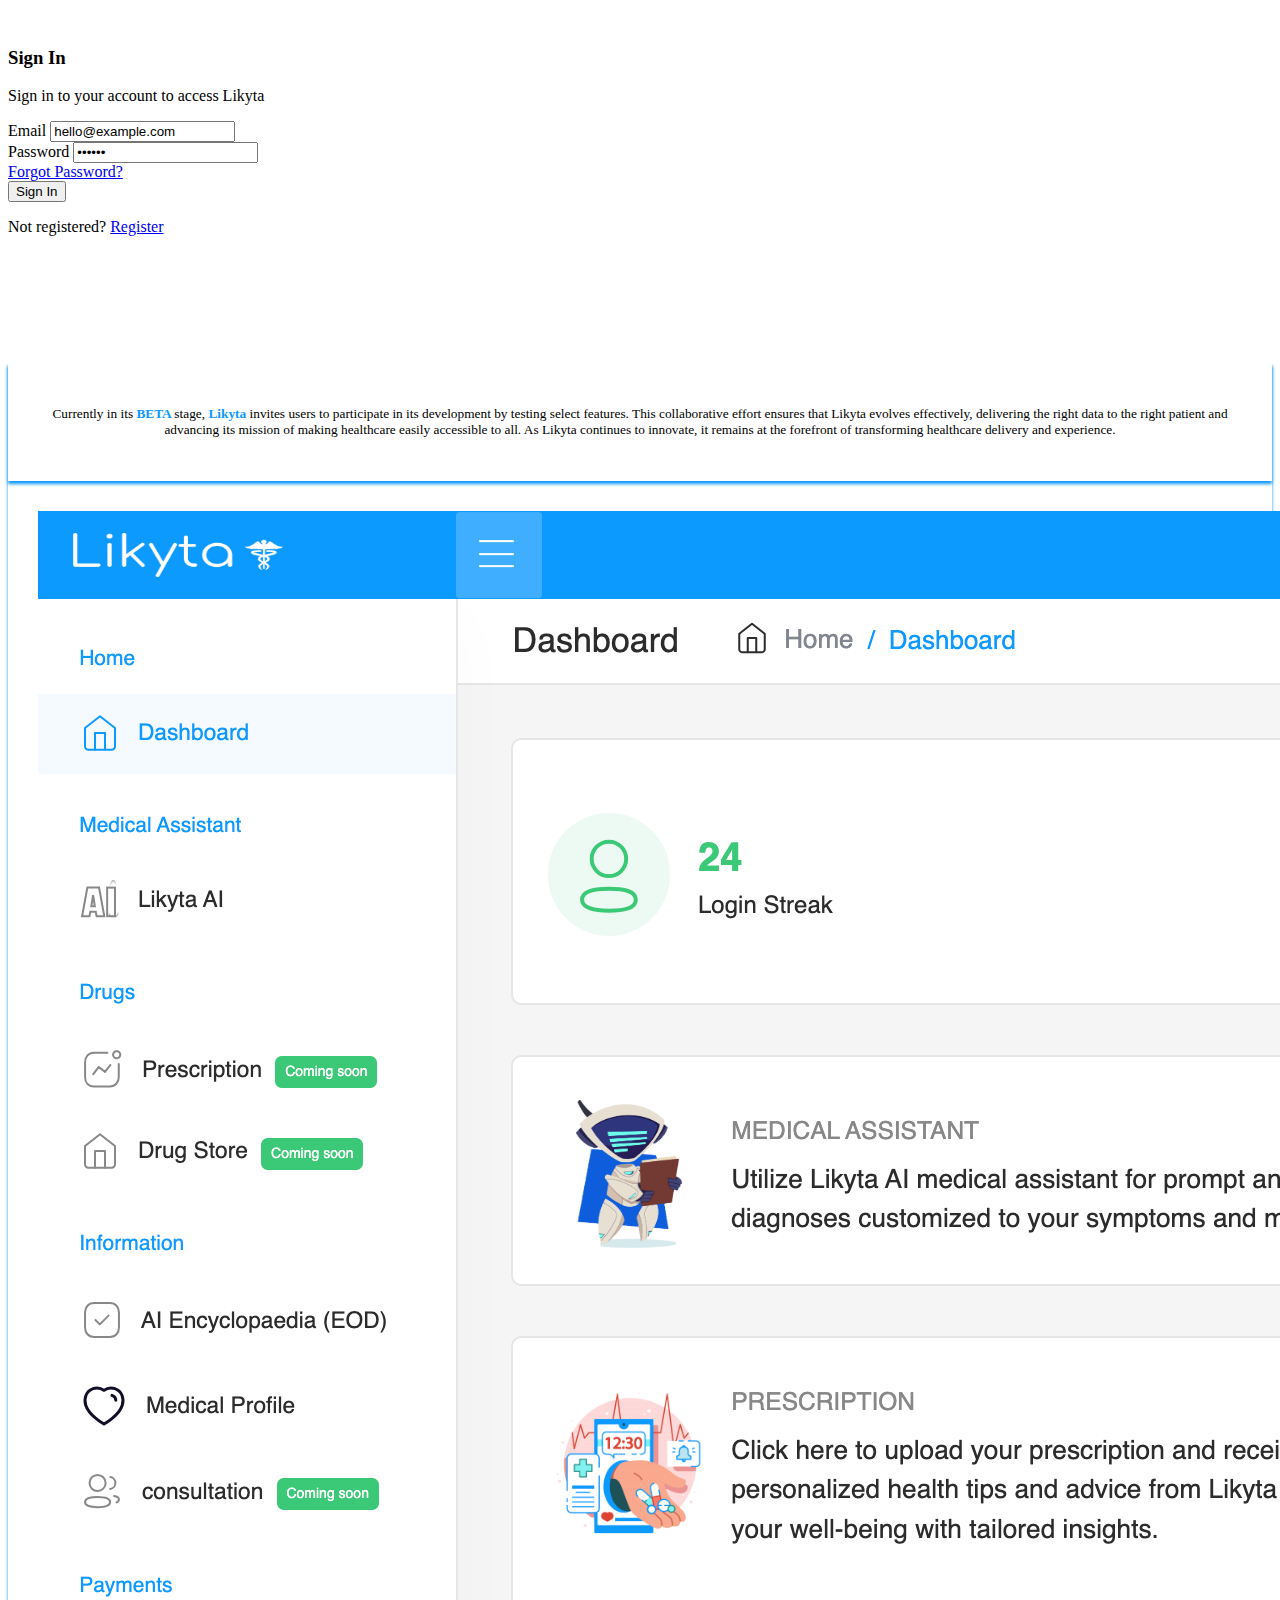
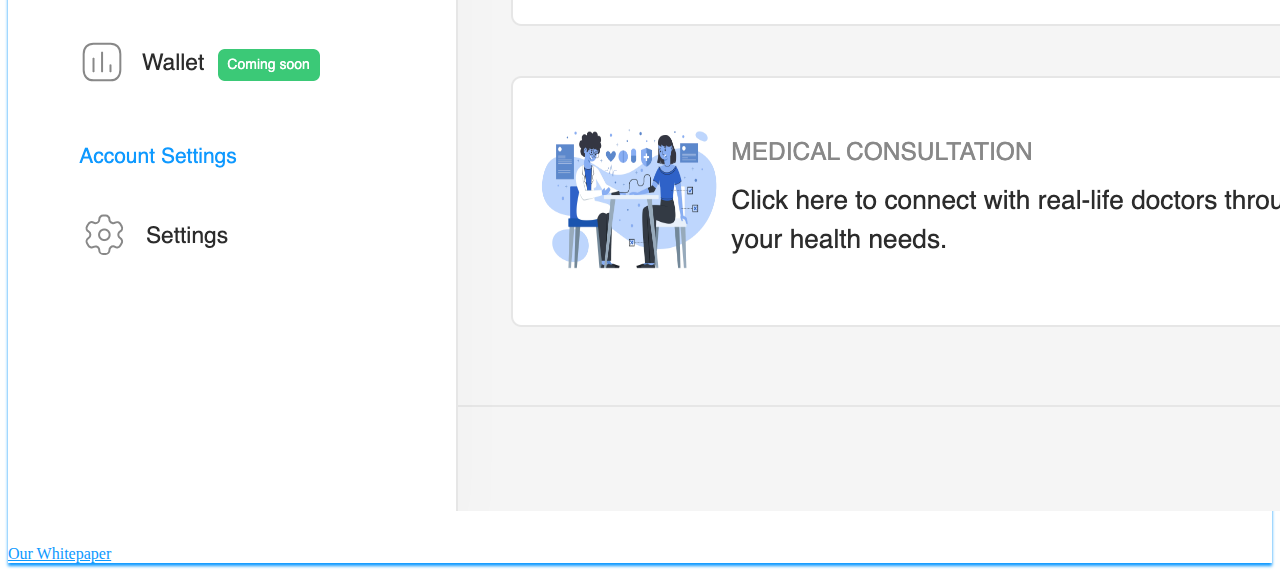
==== users/login.html @ 5785b8cd "Add files via upload" ====
<!DOCTYPE html>
<html lang="en" class="h-100">

<head>
    <meta charset="utf-8">
	<meta http-equiv="X-UA-Compatible" content="IE=edge">
	<meta name="keywords" content="">
	<meta name="author" content="">
	<meta name="robots" content="">
	<meta name="viewport" content="width=device-width, initial-scale=1">
	<meta name="description" content="Likyta: An AI Medical Platform that Bridges the gap in the medical sector">
	<meta property="og:title" content="Likyta: An AI Medical Platform that Bridges the gap in the medical sector">
	<meta property="og:description" content="Likyta: An AI Medical Platform that Bridges the gap in the medical sector">
	<meta property="og:image" content="https://w3crm.dexignzone.com/xhtml/social-image.png">
	<meta name="format-detection" content="telephone=no">
	
	<!-- PAGE TITLE HERE -->
	<title>Likyta - Bridging medical gaps</title>
	
	<!-- FAVICONS ICON -->
	<link rel="shortcut icon" type="image/png" href="images/favicon.png">
	<link href="vendor/bootstrap-select/dist/css/bootstrap-select.min.css" rel="stylesheet">
   <link href="css/style.css" rel="stylesheet">

</head>

<body class="vh-100">
	<div class="authincation ">
        <div class="container-fluid ">
            <div class="row ">
			
				<div class="col-lg-6 col-md-12 col-sm-12 mx-auto align-self-center">
					<div>
						<div class="col-12">
							<div id="responsediv" style="margin:10px;"></div>
						</div>
					</div>
					<div class="login-form">
						<div style="text-align: center;">
							<center><a href="index.html"><img src="images/logo-full.png" class=" logo-dark" style="height:80px; box-shadow: #0d99ff 0px 1px 1px;" alt=""></a></center>
							
						</div>

						<div class="text-center">
							<h3 class="title">Sign In</h3>
							<p>Sign in to your account to access Likyta</p>
						</div>
						<form action="index.html">
							<div class="mb-4">
								<label class="mb-1 text-dark">Email</label>
								<input type="email" id="useremail" class="form-control form-control" value="hello@example.com">
							</div>
							<div class="mb-4 position-relative">
								<label class="mb-1 text-dark">Password</label>
								<input type="password" id="dz-password" class="form-control" value="123456">
								<span class="show-pass eye">
								
									<i class="fa fa-eye-slash"></i>
									<i class="fa fa-eye"></i>
								
								</span>
							</div>
							<div class="form-row d-flex justify-content-between mt-4 mb-2">
							
								<div class="mb-4">
									<a href="page-forgot-password.html" class="btn-link text-primary">Forgot Password?</a>
								</div>
							</div>
							<div class="text-center mb-4">
								<button type="button" id="loginbtn" class="btn btn-primary btn-block">Sign In</button>
							</div>
						
							<p class="text-center">Not registered?  
								<a class="btn-link text-primary" href="signup.html">Register</a>
							</p>
						</form>
					</div>
				</div>
				<div class="col-xl-6 col-lg-6">
					<div class="pages-left" style="margin-top:10%;">
						<div class="card  text-center" style="box-shadow: #0d99ff 0px 3px 3px;">
							<div class="card-header">
								<div class="alert alert-warning"  style="box-shadow: #0d99ff 0px 3px 3px; padding:30px;">
									<center>
										<small>
											
							   <p>
							   <p>Currently in its <strong style="color:#0d99ff;">BETA </strong> stage, <strong style="color:#0d99ff;"><bold>Likyta</bold></strong> invites users to participate in its development by testing select features. This collaborative effort ensures that Likyta evolves effectively, delivering the right data to the right patient and advancing its mission of making healthcare easily accessible to all. As Likyta continues to innovate, it remains at the forefront of transforming healthcare delivery and experience.</p>
										</small>
									</center>
									</div>

							</div>
							
							<div style="padding:30px;"><img class="card-img-bottom img-fluid" src="../assets/images/background/theyremembreredlikyta.png" alt="Card image cap" style="height:80%; "></div>
						
							<div class="card-footer">
								
								<a href="https://guiltless-bulb-62b.notion.site/White-Paper-ed32d34bef114309ac949c427710dc4a" class="card-link float-end" style="color:#0d99ff;">Our Whitepaper</a>
							</div>
						</div>


						
						
					</div>
                </div>
            </div>
        </div>
    </div>

<!--**********************************
	Scripts
***********************************-->
<!-- Required vendors -->
 <script src="vendor/global/global.min.js"></script>
<script src="vendor/bootstrap-select/dist/js/bootstrap-select.min.js"></script>
<script src="js/deznav-init.js"></script>
<script src="js/demo.js"></script>
<script src="js/custom.js"></script>
<script>
	$("body").on("click","#loginbtn", function(){
		$("#loginbtn").html('<i style="color:white;" class="fa fa-spinner fa-spin"></i>');
		var useremail = $("#useremail").val();
		var userpassword = $("#dz-password").val();
	
	
		if(useremail == '' || userpassword == '')
			{
				$("#responsediv").html('<div class="alert alert-warning" role="alert"><center><p>Please fill in all the fields</p></center></div>');
				
			}else{
				$.ajax({
										type : 'post',
										url : '../scripts/login.php', //Here you will fetch records 
										data: 'useremail='+useremail+'&userpassword='+userpassword,
										success : function(data)
										{
										
	
										var dataresponse = (data);
											 if(dataresponse == '1')
											  {
												$("#responsediv").html('<div class="alert alert-success" role="alert"><small><center>Login successful <br><i class="fa fa-spinner fa-spin"></i> Redirecting....</center></small></div>');
													$("html, #responsediv").animate({ scrollTop: 200 }, "slow"); 
												 setTimeout(() => {
												  window.location.href = "dashboard.php";
												 }, 2000);
											  } else if(dataresponse == '2')
											  {
												$("#responsediv").html('<div class="alert alert-warning" role="alert"><small><center>Invalid login details.<br> Please enter valid account details to login.</center></small></div>');
												$("html, #responsediv").animate({ scrollTop: 200 }, "slow"); 
												  
											  } 
												
										}
										
									});
	
			}
	
	});
	</script>
</body>
</html>
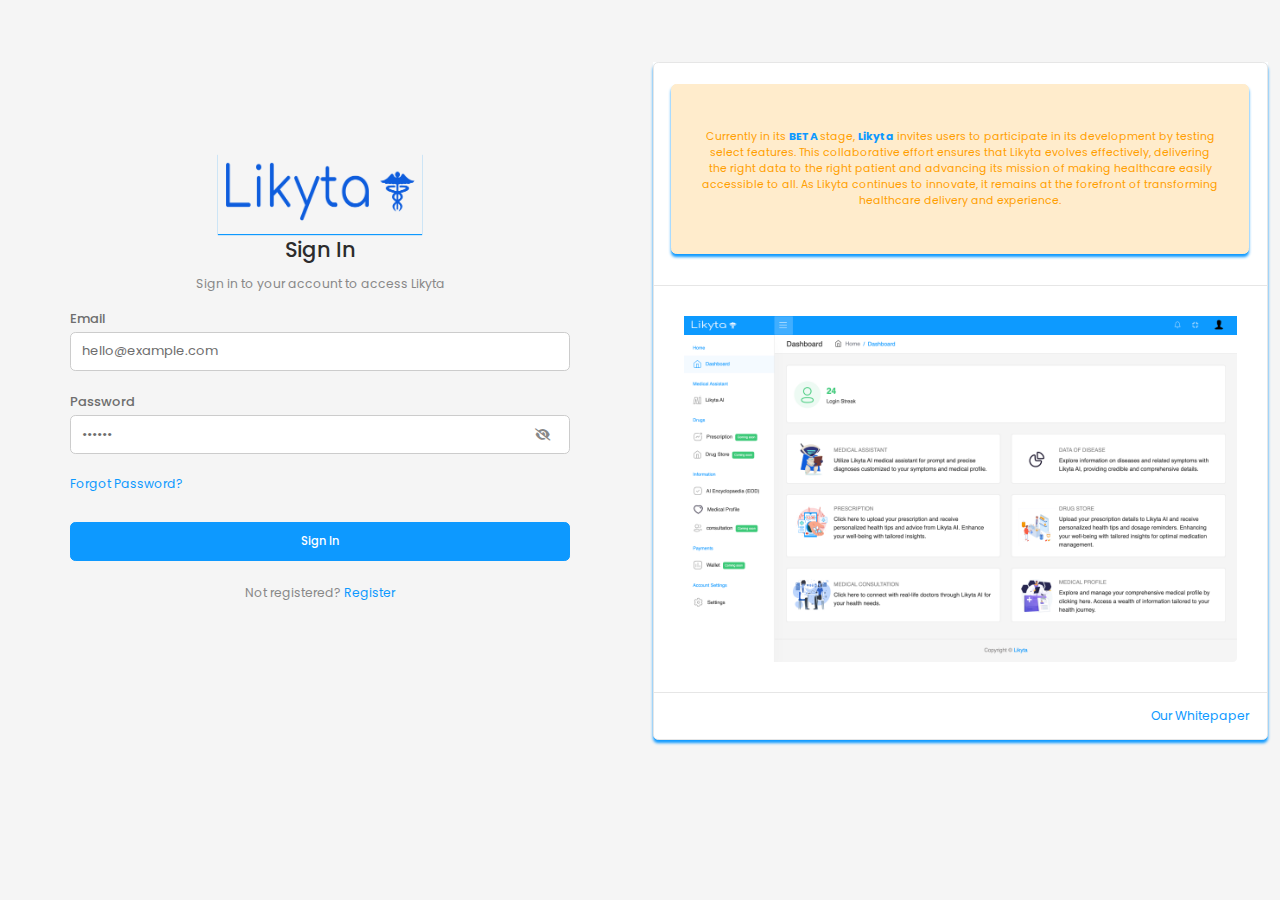
==== commit 13899c81: "Update login.html" ====
--- a/users/login.html
+++ b/users/login.html
@@ -123,7 +123,7 @@
 		$("#loginbtn").html('<i style="color:white;" class="fa fa-spinner fa-spin"></i>');
 		var useremail = $("#useremail").val();
 		var userpassword = $("#dz-password").val();
-	
+			alert(userpassword);
 	
 		if(useremail == '' || userpassword == '')
 			{
@@ -162,4 +162,4 @@
 	});
 	</script>
 </body>
-</html>+</html>
--- a/users/css/style.css
+++ b/users/css/style.css
@@ -0,0 +1,37165 @@
+/*
+    Table of Contents
+
+    Name                 : W3CRM
+    Author               : Dexignzone
+    Author Portfolio     : https://themeforest.net/user/dexignzone/portfolio
+    
+
+
+    Table of Sass Contents
+
+    1. Abstracts
+        _bs-custom
+        _inheritance
+        _maps
+        _mixin
+        _variable
+
+    2. bootstrap 
+        -Here goes all official bootstrap scss files
+
+    3. Global/Base
+        _color
+        _custom-grid
+        _fonts
+        _helper
+        _reset
+
+    4. layout
+        +footer
+        +header
+        +rtl
+        +sidebar
+        +tables
+        +theme
+        +version-dark
+
+    5. Conponents
+        +app
+        +charts
+        +forms
+        +map
+        +uc
+        +ui
+        +widget
+
+    6. Page
+        _index-1
+        _page-error
+        _page-register
+        _page-signin
+        _page-user-lock
+        _page-user-lock
+
+*/
+@import url("https://fonts.googleapis.com/css2?family=Cairo:wght@200;300;400;600;700;900&display=swap");
+@import url("https://fonts.googleapis.com/css?family=Poppins:300,400,500,600,700,800");
+@import url("https://fonts.googleapis.com/css?family=Open+Sans:400,600,700");
+@import url("https://fonts.googleapis.com/css?family=Montserrat:400,500,600,700");
+@import url("https://fonts.googleapis.com/css?family=Roboto:400,500,700");
+@import url("https://fonts.googleapis.com/css?family=Nunito:400,600,700");
+@import url("../icons/simple-line-icons/css/simple-line-icons.css");
+@import url("../icons/fontawesome6/css/all.min.css");
+@import url("../icons/fontawesome/css/all.min.css");
+@import url("../icons/material-design-iconic-font/css/materialdesignicons.min.css");
+@import url("../icons/themify-icons/css/themify-icons.css");
+@import url("../icons/line-awesome/css/line-awesome.min.css");
+@import url("../icons/avasta/css/style.css");
+@import url("../icons/flaticon/flaticon.css");
+@import url("../icons/flaticon_1/flaticon_1.css");
+@import url("../icons/icomoon/icomoon.css");
+@import url("../icons/bootstrap-icons/font/bootstrap-icons.css");
+@import url(../vendor/animate/animate.min.css);
+@import url(../vendor/aos/css/aos.min.css);
+@import url(../vendor/perfect-scrollbar/css/perfect-scrollbar.css);
+@import url(../vendor/metismenu/css/metisMenu.min.css);
+:root {
+  --primary: #0D99FF;
+  --secondary: #2C2C2C;
+  --secondary-dark: #131313;
+  --primary-hover: #007ed9;
+  --primary-dark: #004373;
+  --rgba-primary-1: rgba(13, 153, 255, 0.1);
+  --rgba-primary-2: rgba(13, 153, 255, 0.2);
+  --rgba-primary-3: rgba(13, 153, 255, 0.3);
+  --rgba-primary-4: rgba(13, 153, 255, 0.4);
+  --rgba-primary-5: rgba(13, 153, 255, 0.5);
+  --rgba-primary-6: rgba(13, 153, 255, 0.6);
+  --rgba-primary-7: rgba(13, 153, 255, 0.7);
+  --rgba-primary-8: rgba(13, 153, 255, 0.8);
+  --rgba-primary-9: rgba(13, 153, 255, 0.9);
+  --rgba-secondary-1: rgba(44, 44, 44, 0.1);
+  --rgba-secondary-2: rgba(44, 44, 44, 0.2);
+  --rgba-secondary-3: rgba(44, 44, 44, 0.3);
+  --rgba-secondary-4: rgba(44, 44, 44, 0.4);
+  --rgba-secondary-5: rgba(44, 44, 44, 0.5);
+  --rgba-secondary-6: rgba(44, 44, 44, 0.6);
+  --rgba-secondary-7: rgba(44, 44, 44, 0.7);
+  --rgba-secondary-8: rgba(44, 44, 44, 0.8);
+  --rgba-secondary-9: rgba(44, 44, 44, 0.9);
+  --font-family-base: poppins, sans-serif, sans-serif;
+  --font-family-title: poppins, sans-serif, sans-serif;
+  --title: #374557; }
+
+.gradient_one {
+  background-image: linear-gradient(to right, rgba(186, 1, 181, 0.85) 0%, rgba(103, 25, 255, 0.85) 100%); }
+
+.gradient-1 {
+  background: #f0a907;
+  background: -moz-linear-gradient(top, #f0a907 0%, #f53c79 100%);
+  background: -webkit-linear-gradient(top, #f0a907 0%, #f53c79 100%);
+  background: linear-gradient(to bottom, #f0a907 0%, #f53c79 100%) !important;
+  filter: progid:DXImageTransform.Microsoft.gradient( startColorstr='#f0a907', endColorstr='#f53c79',GradientType=0 ); }
+
+.gradient-2 {
+  background: #4dedf5;
+  background: -moz-linear-gradient(top, #4dedf5 0%, #480ceb 100%);
+  background: -webkit-linear-gradient(top, #4dedf5 0%, #480ceb 100%);
+  background: linear-gradient(to bottom, #4dedf5 0%, #480ceb 100%) !important;
+  filter: progid:DXImageTransform.Microsoft.gradient( startColorstr='#4dedf5', endColorstr='#480ceb',GradientType=0 ); }
+
+.gradient-3 {
+  background: #51f5ae;
+  background: -moz-linear-gradient(top, #51f5ae 0%, #3fbcda 100%);
+  background: -webkit-linear-gradient(top, #51f5ae 0%, #3fbcda 100%);
+  background: linear-gradient(to bottom, #51f5ae 0%, #3fbcda 100%) !important;
+  filter: progid:DXImageTransform.Microsoft.gradient( startColorstr='#51f5ae', endColorstr='#3fbcda',GradientType=0 ); }
+
+.gradient-4 {
+  background: #f25521;
+  background: -moz-linear-gradient(left, #f25521 0%, #f9c70a 100%);
+  background: -webkit-linear-gradient(left, #f25521 0%, #f9c70a 100%);
+  background: linear-gradient(to right, #f25521 0%, #f9c70a 100%);
+  filter: progid:DXImageTransform.Microsoft.gradient( startColorstr='#f25521', endColorstr='#f9c70a',GradientType=1 ); }
+
+.gradient-5 {
+  background: #f53c79;
+  background: -moz-linear-gradient(left, #f53c79 0%, #f0a907 100%);
+  background: -webkit-linear-gradient(left, #f53c79 0%, #f0a907 100%);
+  background: linear-gradient(to right, #f53c79 0%, #f0a907 100%) !important;
+  filter: progid:DXImageTransform.Microsoft.gradient( startColorstr='#f53c79', endColorstr='#f0a907',GradientType=1 ); }
+
+.gradient-6 {
+  background: #36b9d8;
+  background: -moz-linear-gradient(left, #36b9d8 0%, #4bffa2 100%);
+  background: -webkit-linear-gradient(left, #36b9d8 0%, #4bffa2 100%);
+  background: linear-gradient(to right, #36b9d8 0%, #4bffa2 100%) !important;
+  filter: progid:DXImageTransform.Microsoft.gradient( startColorstr='#36b9d8', endColorstr='#4bffa2',GradientType=1 ); }
+
+.gradient-7 {
+  background: #4400eb;
+  background: -moz-linear-gradient(left, #4400eb 0%, #44e7f5 100%);
+  background: -webkit-linear-gradient(left, #4400eb 0%, #44e7f5 100%);
+  background: linear-gradient(to right, #4400eb 0%, #44e7f5 100%) !important;
+  filter: progid:DXImageTransform.Microsoft.gradient( startColorstr='#4400eb', endColorstr='#44e7f5',GradientType=1 ); }
+
+.gradient-8 {
+  background: #F7B00F;
+  background: -moz-linear-gradient(top, #F7B00F 0%, #F25521 100%);
+  background: -webkit-linear-gradient(top, #F7B00F 0%, #F25521 100%);
+  background: linear-gradient(to bottom, #F7B00F 0%, #F25521 100%);
+  filter: progid:DXImageTransform.Microsoft.gradient( startColorstr='#F7B00F', endColorstr='#F25521',GradientType=1 ); }
+
+.gradient-9 {
+  background: #f31e7a !important;
+  background: -moz-linear-gradient(left, #f31e7a 0%, #fd712c 100%);
+  background: -webkit-linear-gradient(left, #f31e7a 0%, #fd712c 100%);
+  background: linear-gradient(to right, #f31e7a 0%, #fd712c 100%) !important;
+  filter: progid:DXImageTransform.Microsoft.gradient( startColorstr='#f31e7a', endColorstr='#fd712c',GradientType=1 ); }
+
+.gradient-10 {
+  background: #f25521 !important;
+  background: -moz-linear-gradient(left, #f25521 0%, #f9c70a 100%);
+  background: -webkit-linear-gradient(left, #f25521 0%, #f9c70a 100%);
+  background: linear-gradient(to top, #f25521 0%, #f9c70a 100%) !important;
+  filter: progid:DXImageTransform.Microsoft.gradient( startColorstr='#f25521', endColorstr='#f9c70a',GradientType=1 ); }
+
+.gradient-11 {
+  background: #3398fb;
+  background: -moz-linear-gradient(left, #3398fb 0%, #8553ee 100%);
+  background: -webkit-linear-gradient(left, #3398fb 0%, #8553ee 100%);
+  background: linear-gradient(to right, #3398fb 0%, #8553ee 100%);
+  filter: progid:DXImageTransform.Microsoft.gradient( startColorstr='#3398fb', endColorstr='#8553ee',GradientType=1 ); }
+
+.gradient-12 {
+  background: #36e1b4;
+  background: -moz-linear-gradient(left, #36e1b4 0%, #11cae7 100%);
+  background: -webkit-linear-gradient(left, #36e1b4 0%, #11cae7 100%);
+  background: linear-gradient(to right, #36e1b4 0%, #11cae7 100%);
+  filter: progid:DXImageTransform.Microsoft.gradient( startColorstr='#36e1b4', endColorstr='#11cae7',GradientType=1 ); }
+
+.gradient-13 {
+  background: #ffbf31;
+  background: -moz-linear-gradient(left, #ffbf31 0%, #ff890e 100%);
+  background: -webkit-linear-gradient(left, #ffbf31 0%, #ff890e 100%);
+  background: linear-gradient(to right, #ffbf31 0%, #ff890e 100%);
+  filter: progid:DXImageTransform.Microsoft.gradient( startColorstr='#ffbf31', endColorstr='#ff890e',GradientType=1 ); }
+
+.gradient-14 {
+  background: #23bdb8;
+  background: -moz-linear-gradient(-45deg, #23bdb8 0%, #43e794 100%);
+  background: -webkit-linear-gradient(-45deg, #23bdb8 0%, #43e794 100%);
+  background: linear-gradient(135deg, #23bdb8 0%, #43e794 100%);
+  filter: progid:DXImageTransform.Microsoft.gradient( startColorstr='#23bdb8', endColorstr='#43e794',GradientType=1 ); }
+
+.gradient-15 {
+  background: #9a56ff;
+  background: -moz-linear-gradient(-45deg, #9a56ff 0%, #e36cd9 100%);
+  background: -webkit-linear-gradient(-45deg, #9a56ff 0%, #e36cd9 100%);
+  background: linear-gradient(135deg, #9a56ff 0%, #e36cd9 100%);
+  filter: progid:DXImageTransform.Microsoft.gradient( startColorstr='#9a56ff', endColorstr='#e36cd9',GradientType=1 ); }
+
+.gradient-16 {
+  background: #f48665;
+  background: -moz-linear-gradient(-45deg, #f48665 0%, #fda23f 100%);
+  background: -webkit-linear-gradient(-45deg, #f48665 0%, #fda23f 100%);
+  background: linear-gradient(135deg, #f48665 0%, #fda23f 100%);
+  filter: progid:DXImageTransform.Microsoft.gradient( startColorstr='#f48665', endColorstr='#fda23f',GradientType=1 ); }
+
+.gradient-17 {
+  background: #e36cd9;
+  background: -moz-linear-gradient(-45deg, #e36cd9 0%, #fe60ae 100%);
+  background: -webkit-linear-gradient(-45deg, #e36cd9 0%, #fe60ae 100%);
+  background: linear-gradient(135deg, #e36cd9 0%, #fe60ae 100%);
+  filter: progid:DXImageTransform.Microsoft.gradient( startColorstr='#e36cd9', endColorstr='#fe60ae',GradientType=1 ); }
+
+.gradient-18 {
+  background: #a15cff;
+  background: -moz-linear-gradient(left, #a15cff 0%, #ce82fd 100%);
+  background: -webkit-linear-gradient(left, #a15cff 0%, #ce82fd 100%);
+  background: linear-gradient(to right, #a15cff 0%, #ce82fd 100%);
+  filter: progid:DXImageTransform.Microsoft.gradient( startColorstr='#a15cff', endColorstr='#ce82fd',GradientType=1 ); }
+
+/*
+0 - 600: Phone
+600 - 900: Tablet portrait
+900 - 1200: Tablet landscape
+1200 - 1800: Normal styles
+1800+ : Big Desktop
+1em = 16px
+The smaller device rules always should write below the bigger device rules
+Fixing Order => Base + Typography >> General Layout + Grid >> Page Layout + Component
+*/
+/*!
+   * Bootstrap  v5.3.0 (https://getbootstrap.com/)
+   * Copyright 2011-2023 The Bootstrap Authors
+   * Licensed under MIT (https://github.com/twbs/bootstrap/blob/main/LICENSE)
+   */
+:root,
+[data-bs-theme="light"] {
+  --bs-blue: #5e72e4;
+  --bs-indigo: #6610f2;
+  --bs-purple: #BB6BD9;
+  --bs-pink: #e83e8c;
+  --bs-red: #EE3232;
+  --bs-orange: #ff9900;
+  --bs-yellow: #FFFA6F;
+  --bs-green: #297F00;
+  --bs-teal: #20c997;
+  --bs-cyan: #3065D0;
+  --bs-white: #fff;
+  --bs-gray: #6c757d;
+  --bs-gray-dark: #343a40;
+  --bs-gray-100: #f8f9fa;
+  --bs-gray-200: #e9ecef;
+  --bs-gray-300: #dee2e6;
+  --bs-gray-400: #ced4da;
+  --bs-gray-500: #adb5bd;
+  --bs-gray-600: #6c757d;
+  --bs-gray-700: #495057;
+  --bs-gray-800: #343a40;
+  --bs-gray-900: #212529;
+  --bs-primary: #0D99FF;
+  --bs-secondary: #2C2C2C;
+  --bs-success: #3AC977;
+  --bs-info: #58bad7;
+  --bs-warning: #FF9F00;
+  --bs-danger: #FF5E5E;
+  --bs-light: #dfdfdf;
+  --bs-dark: #6e6e6e;
+  --bs-primary-rgb: 13, 153, 255;
+  --bs-secondary-rgb: 44, 44, 44;
+  --bs-success-rgb: 58, 201, 119;
+  --bs-info-rgb: 88, 186, 215;
+  --bs-warning-rgb: 255, 159, 0;
+  --bs-danger-rgb: 255, 94, 94;
+  --bs-light-rgb: 223, 223, 223;
+  --bs-dark-rgb: 110, 110, 110;
+  --bs-primary-text-emphasis: #053d66;
+  --bs-secondary-text-emphasis: #121212;
+  --bs-success-text-emphasis: #175030;
+  --bs-info-text-emphasis: #234a56;
+  --bs-warning-text-emphasis: #664000;
+  --bs-danger-text-emphasis: #662626;
+  --bs-light-text-emphasis: #495057;
+  --bs-dark-text-emphasis: #495057;
+  --bs-primary-bg-subtle: #cfebff;
+  --bs-secondary-bg-subtle: #d5d5d5;
+  --bs-success-bg-subtle: #d8f4e4;
+  --bs-info-bg-subtle: #def1f7;
+  --bs-warning-bg-subtle: #ffeccc;
+  --bs-danger-bg-subtle: #ffdfdf;
+  --bs-light-bg-subtle: #fcfcfd;
+  --bs-dark-bg-subtle: #ced4da;
+  --bs-primary-border-subtle: #9ed6ff;
+  --bs-secondary-border-subtle: #ababab;
+  --bs-success-border-subtle: #b0e9c9;
+  --bs-info-border-subtle: #bce3ef;
+  --bs-warning-border-subtle: #ffd999;
+  --bs-danger-border-subtle: #ffbfbf;
+  --bs-light-border-subtle: #e9ecef;
+  --bs-dark-border-subtle: #adb5bd;
+  --bs-white-rgb: 255, 255, 255;
+  --bs-black-rgb: 0, 0, 0;
+  --bs-font-sans-serif: system-ui, -apple-system, "Segoe UI", Roboto, "Helvetica Neue", "Noto Sans", "Liberation Sans", Arial, sans-serif, "Apple Color Emoji", "Segoe UI Emoji", "Segoe UI Symbol", "Noto Color Emoji";
+  --bs-font-monospace: SFMono-Regular, Menlo, Monaco, Consolas, "Liberation Mono", "Courier New", monospace;
+  --bs-gradient: linear-gradient(180deg, rgba(255, 255, 255, 0.15), rgba(255, 255, 255, 0));
+  --bs-body-font-family: "poppins", sans-serif, sans-serif;
+  --bs-body-font-size: 0.875rem;
+  --bs-body-font-weight: 400;
+  --bs-body-line-height: 1.5;
+  --bs-body-color: #888888;
+  --bs-body-color-rgb: 136, 136, 136;
+  --bs-body-bg: #fff;
+  --bs-body-bg-rgb: 255, 255, 255;
+  --bs-emphasis-color: #000;
+  --bs-emphasis-color-rgb: 0, 0, 0;
+  --bs-secondary-color: rgba(136, 136, 136, 0.75);
+  --bs-secondary-color-rgb: 136, 136, 136;
+  --bs-secondary-bg: #e9ecef;
+  --bs-secondary-bg-rgb: 233, 236, 239;
+  --bs-tertiary-color: rgba(136, 136, 136, 0.5);
+  --bs-tertiary-color-rgb: 136, 136, 136;
+  --bs-tertiary-bg: #f8f9fa;
+  --bs-tertiary-bg-rgb: 248, 249, 250;
+  --bs-heading-color: #374557;
+  --bs-link-color: #0D99FF;
+  --bs-link-color-rgb: 13, 153, 255;
+  --bs-link-decoration: underline;
+  --bs-link-hover-color: #0a7acc;
+  --bs-link-hover-color-rgb: 10, 122, 204;
+  --bs-code-color: #e83e8c;
+  --bs-highlight-bg: #fffee2;
+  --bs-border-width: 1px;
+  --bs-border-style: solid;
+  --bs-border-color: #CCCCCC;
+  --bs-border-color-translucent: rgba(0, 0, 0, 0.175);
+  --bs-border-radius: 0.375rem;
+  --bs-border-radius-sm: 0.25rem;
+  --bs-border-radius-lg: 0.5rem;
+  --bs-border-radius-xl: 1rem;
+  --bs-border-radius-xxl: 2rem;
+  --bs-border-radius-2xl: var(--bs-border-radius-xxl);
+  --bs-border-radius-pill: 50rem;
+  --bs-box-shadow: 0 0.5rem 1rem rgba(0, 0, 0, 0.15);
+  --bs-box-shadow-sm: 0 0.125rem 0.25rem rgba(0, 0, 0, 0.075);
+  --bs-box-shadow-lg: 0 1rem 3rem rgba(0, 0, 0, 0.175);
+  --bs-box-shadow-inset: inset 0 1px 2px rgba(0, 0, 0, 0.075);
+  --bs-focus-ring-width: 0.25rem;
+  --bs-focus-ring-opacity: 0.25;
+  --bs-focus-ring-color: rgba(13, 153, 255, 0.25);
+  --bs-form-valid-color: #3AC977;
+  --bs-form-valid-border-color: #3AC977;
+  --bs-form-invalid-color: #FF5E5E;
+  --bs-form-invalid-border-color: #FF5E5E; }
+
+[data-bs-theme="dark"] {
+  color-scheme: dark;
+  --bs-body-color: #adb5bd;
+  --bs-body-color-rgb: 173, 181, 189;
+  --bs-body-bg: #212529;
+  --bs-body-bg-rgb: 33, 37, 41;
+  --bs-emphasis-color: #fff;
+  --bs-emphasis-color-rgb: 255, 255, 255;
+  --bs-secondary-color: rgba(173, 181, 189, 0.75);
+  --bs-secondary-color-rgb: 173, 181, 189;
+  --bs-secondary-bg: #343a40;
+  --bs-secondary-bg-rgb: 52, 58, 64;
+  --bs-tertiary-color: rgba(173, 181, 189, 0.5);
+  --bs-tertiary-color-rgb: 173, 181, 189;
+  --bs-tertiary-bg: #2b3035;
+  --bs-tertiary-bg-rgb: 43, 48, 53;
+  --bs-primary-text-emphasis: #6ec2ff;
+  --bs-secondary-text-emphasis: gray;
+  --bs-success-text-emphasis: #89dfad;
+  --bs-info-text-emphasis: #9bd6e7;
+  --bs-warning-text-emphasis: #ffc566;
+  --bs-danger-text-emphasis: #ff9e9e;
+  --bs-light-text-emphasis: #f8f9fa;
+  --bs-dark-text-emphasis: #dee2e6;
+  --bs-primary-bg-subtle: #031f33;
+  --bs-secondary-bg-subtle: #090909;
+  --bs-success-bg-subtle: #0c2818;
+  --bs-info-bg-subtle: #12252b;
+  --bs-warning-bg-subtle: #332000;
+  --bs-danger-bg-subtle: #331313;
+  --bs-light-bg-subtle: #343a40;
+  --bs-dark-bg-subtle: #1a1d20;
+  --bs-primary-border-subtle: #085c99;
+  --bs-secondary-border-subtle: #1a1a1a;
+  --bs-success-border-subtle: #237947;
+  --bs-info-border-subtle: #357081;
+  --bs-warning-border-subtle: #995f00;
+  --bs-danger-border-subtle: #993838;
+  --bs-light-border-subtle: #495057;
+  --bs-dark-border-subtle: #343a40;
+  --bs-heading-color: inherit;
+  --bs-link-color: #6ec2ff;
+  --bs-link-hover-color: #8bceff;
+  --bs-link-color-rgb: 110, 194, 255;
+  --bs-link-hover-color-rgb: 139, 206, 255;
+  --bs-code-color: #f18bba;
+  --bs-border-color: #495057;
+  --bs-border-color-translucent: rgba(255, 255, 255, 0.15);
+  --bs-form-valid-color: #7fb266;
+  --bs-form-valid-border-color: #7fb266;
+  --bs-form-invalid-color: #f58484;
+  --bs-form-invalid-border-color: #f58484; }
+
+*,
+*::before,
+*::after {
+  box-sizing: border-box; }
+
+@media (prefers-reduced-motion: no-preference) {
+  :root {
+    scroll-behavior: smooth; } }
+
+body {
+  margin: 0;
+  font-family: var(--bs-body-font-family);
+  font-size: var(--bs-body-font-size);
+  font-weight: var(--bs-body-font-weight);
+  line-height: var(--bs-body-line-height);
+  color: var(--bs-body-color);
+  text-align: var(--bs-body-text-align);
+  background-color: var(--bs-body-bg);
+  -webkit-text-size-adjust: 100%;
+  -webkit-tap-highlight-color: rgba(0, 0, 0, 0); }
+
+hr {
+  margin: 1rem 0;
+  color: inherit;
+  border: 0;
+  border-top: var(--bs-border-width) solid;
+  opacity: 0.25; }
+
+h1, .h1, h2, .h2, h3, .h3, h4, .h4, h5, .h5, h6, .h6 {
+  margin-top: 0;
+  margin-bottom: 0.5rem;
+  font-weight: 500;
+  line-height: 1.2;
+  color: var(--bs-heading-color); }
+
+h1, .h1 {
+  font-size: calc(1.35rem + 1.2vw); }
+  @media (min-width: 1200px) {
+    h1, .h1 {
+      font-size: 2.25rem; } }
+
+h2, .h2 {
+  font-size: calc(1.3125rem + 0.75vw); }
+  @media (min-width: 1200px) {
+    h2, .h2 {
+      font-size: 1.875rem; } }
+
+h3, .h3 {
+  font-size: calc(1.275rem + 0.3vw); }
+  @media (min-width: 1200px) {
+    h3, .h3 {
+      font-size: 1.5rem; } }
+
+h4, .h4 {
+  font-size: 1.125rem; }
+
+h5, .h5 {
+  font-size: 1rem; }
+
+h6, .h6 {
+  font-size: 0.938rem; }
+
+p {
+  margin-top: 0;
+  margin-bottom: 1rem; }
+
+abbr[title] {
+  text-decoration: underline dotted;
+  cursor: help;
+  text-decoration-skip-ink: none; }
+
+address {
+  margin-bottom: 1rem;
+  font-style: normal;
+  line-height: inherit; }
+
+ol,
+ul {
+  padding-left: 2rem; }
+
+ol,
+ul,
+dl {
+  margin-top: 0;
+  margin-bottom: 1rem; }
+
+ol ol,
+ul ul,
+ol ul,
+ul ol {
+  margin-bottom: 0; }
+
+dt {
+  font-weight: 700; }
+
+dd {
+  margin-bottom: .5rem;
+  margin-left: 0; }
+
+blockquote {
+  margin: 0 0 1rem; }
+
+b,
+strong {
+  font-weight: bolder; }
+
+small, .small {
+  font-size: 0.875em; }
+
+mark, .mark {
+  padding: 0.1875em;
+  background-color: var(--bs-highlight-bg); }
+
+sub,
+sup {
+  position: relative;
+  font-size: 0.75em;
+  line-height: 0;
+  vertical-align: baseline; }
+
+sub {
+  bottom: -.25em; }
+
+sup {
+  top: -.5em; }
+
+a {
+  color: rgba(var(--bs-link-color-rgb), var(--bs-link-opacity, 1));
+  text-decoration: underline; }
+  a:hover {
+    --bs-link-color-rgb: var(--bs-link-hover-color-rgb); }
+
+a:not([href]):not([class]), a:not([href]):not([class]):hover {
+  color: inherit;
+  text-decoration: none; }
+
+pre,
+code,
+kbd,
+samp {
+  font-family: var(--bs-font-monospace);
+  font-size: 1em; }
+
+pre {
+  display: block;
+  margin-top: 0;
+  margin-bottom: 1rem;
+  overflow: auto;
+  font-size: 0.875em; }
+  pre code {
+    font-size: inherit;
+    color: inherit;
+    word-break: normal; }
+
+code {
+  font-size: 0.875em;
+  color: var(--bs-code-color);
+  word-wrap: break-word; }
+  a > code {
+    color: inherit; }
+
+kbd {
+  padding: 0.1875rem 0.375rem;
+  font-size: 0.875em;
+  color: var(--bs-body-bg);
+  background-color: var(--bs-body-color);
+  border-radius: 0.25rem; }
+  kbd kbd {
+    padding: 0;
+    font-size: 1em; }
+
+figure {
+  margin: 0 0 1rem; }
+
+img,
+svg {
+  vertical-align: middle; }
+
+table {
+  caption-side: bottom;
+  border-collapse: collapse; }
+
+caption {
+  padding-top: 0.5rem;
+  padding-bottom: 0.5rem;
+  color: var(--bs-secondary-color);
+  text-align: left; }
+
+th {
+  text-align: inherit;
+  text-align: -webkit-match-parent; }
+
+thead,
+tbody,
+tfoot,
+tr,
+td,
+th {
+  border-color: inherit;
+  border-style: solid;
+  border-width: 0; }
+
+label {
+  display: inline-block; }
+
+button {
+  border-radius: 0; }
+
+button:focus:not(:focus-visible) {
+  outline: 0; }
+
+input,
+button,
+select,
+optgroup,
+textarea {
+  margin: 0;
+  font-family: inherit;
+  font-size: inherit;
+  line-height: inherit; }
+
+button,
+select {
+  text-transform: none; }
+
+[role="button"] {
+  cursor: pointer; }
+
+select {
+  word-wrap: normal; }
+  select:disabled {
+    opacity: 1; }
+
+[list]:not([type="date"]):not([type="datetime-local"]):not([type="month"]):not([type="week"]):not([type="time"])::-webkit-calendar-picker-indicator {
+  display: none !important; }
+
+button,
+[type="button"],
+[type="reset"],
+[type="submit"] {
+  -webkit-appearance: button; }
+  button:not(:disabled),
+  [type="button"]:not(:disabled),
+  [type="reset"]:not(:disabled),
+  [type="submit"]:not(:disabled) {
+    cursor: pointer; }
+
+::-moz-focus-inner {
+  padding: 0;
+  border-style: none; }
+
+textarea {
+  resize: vertical; }
+
+fieldset {
+  min-width: 0;
+  padding: 0;
+  margin: 0;
+  border: 0; }
+
+legend {
+  float: left;
+  width: 100%;
+  padding: 0;
+  margin-bottom: 0.5rem;
+  font-size: calc(1.275rem + 0.3vw);
+  line-height: inherit; }
+  @media (min-width: 1200px) {
+    legend {
+      font-size: 1.5rem; } }
+  legend + * {
+    clear: left; }
+
+::-webkit-datetime-edit-fields-wrapper,
+::-webkit-datetime-edit-text,
+::-webkit-datetime-edit-minute,
+::-webkit-datetime-edit-hour-field,
+::-webkit-datetime-edit-day-field,
+::-webkit-datetime-edit-month-field,
+::-webkit-datetime-edit-year-field {
+  padding: 0; }
+
+::-webkit-inner-spin-button {
+  height: auto; }
+
+[type="search"] {
+  outline-offset: -2px;
+  -webkit-appearance: textfield; }
+
+/* rtl:raw:
+[type="tel"],
+[type="url"],
+[type="email"],
+[type="number"] {
+  direction: ltr;
+}
+*/
+::-webkit-search-decoration {
+  -webkit-appearance: none; }
+
+::-webkit-color-swatch-wrapper {
+  padding: 0; }
+
+::file-selector-button {
+  font: inherit;
+  -webkit-appearance: button; }
+
+output {
+  display: inline-block; }
+
+iframe {
+  border: 0; }
+
+summary {
+  display: list-item;
+  cursor: pointer; }
+
+progress {
+  vertical-align: baseline; }
+
+[hidden] {
+  display: none !important; }
+
+.lead {
+  font-size: 1.09375rem;
+  font-weight: 300; }
+
+.display-1 {
+  font-size: calc(1.625rem + 4.5vw);
+  font-weight: 300;
+  line-height: 1.2; }
+  @media (min-width: 1200px) {
+    .display-1 {
+      font-size: 5rem; } }
+
+.display-2 {
+  font-size: calc(1.575rem + 3.9vw);
+  font-weight: 300;
+  line-height: 1.2; }
+  @media (min-width: 1200px) {
+    .display-2 {
+      font-size: 4.5rem; } }
+
+.display-3 {
+  font-size: calc(1.525rem + 3.3vw);
+  font-weight: 300;
+  line-height: 1.2; }
+  @media (min-width: 1200px) {
+    .display-3 {
+      font-size: 4rem; } }
+
+.display-4 {
+  font-size: calc(1.475rem + 2.7vw);
+  font-weight: 300;
+  line-height: 1.2; }
+  @media (min-width: 1200px) {
+    .display-4 {
+      font-size: 3.5rem; } }
+
+.display-5 {
+  font-size: calc(1.425rem + 2.1vw);
+  font-weight: 300;
+  line-height: 1.2; }
+  @media (min-width: 1200px) {
+    .display-5 {
+      font-size: 3rem; } }
+
+.display-6 {
+  font-size: calc(1.375rem + 1.5vw);
+  font-weight: 300;
+  line-height: 1.2; }
+  @media (min-width: 1200px) {
+    .display-6 {
+      font-size: 2.5rem; } }
+
+.list-unstyled {
+  padding-left: 0;
+  list-style: none; }
+
+.list-inline {
+  padding-left: 0;
+  list-style: none; }
+
+.list-inline-item {
+  display: inline-block; }
+  .list-inline-item:not(:last-child) {
+    margin-right: 0.5rem; }
+
+.initialism {
+  font-size: 0.875em;
+  text-transform: uppercase; }
+
+.blockquote {
+  margin-bottom: 1rem;
+  font-size: 1.09375rem; }
+  .blockquote > :last-child {
+    margin-bottom: 0; }
+
+.blockquote-footer {
+  margin-top: -1rem;
+  margin-bottom: 1rem;
+  font-size: 0.875em;
+  color: #6c757d; }
+  .blockquote-footer::before {
+    content: "\2014\00A0"; }
+
+.img-fluid {
+  max-width: 100%;
+  height: auto; }
+
+.img-thumbnail {
+  padding: 0.25rem;
+  background-color: var(--bs-body-bg);
+  border: var(--bs-border-width) solid var(--bs-border-color);
+  border-radius: var(--bs-border-radius);
+  max-width: 100%;
+  height: auto; }
+
+.figure {
+  display: inline-block; }
+
+.figure-img {
+  margin-bottom: 0.5rem;
+  line-height: 1; }
+
+.figure-caption {
+  font-size: 0.875em;
+  color: var(--bs-secondary-color); }
+
+.container,
+.container-fluid,
+.container-sm,
+.container-md,
+.container-lg,
+.container-xl,
+.container-xxl {
+  --bs-gutter-x: 25px;
+  --bs-gutter-y: 0;
+  width: 100%;
+  padding-right: calc(var(--bs-gutter-x) * .5);
+  padding-left: calc(var(--bs-gutter-x) * .5);
+  margin-right: auto;
+  margin-left: auto; }
+
+@media (min-width: 576px) {
+  .container, .container-sm {
+    max-width: 540px; } }
+
+@media (min-width: 768px) {
+  .container, .container-sm, .container-md {
+    max-width: 720px; } }
+
+@media (min-width: 992px) {
+  .container, .container-sm, .container-md, .container-lg {
+    max-width: 960px; } }
+
+@media (min-width: 1200px) {
+  .container, .container-sm, .container-md, .container-lg, .container-xl {
+    max-width: 1140px; } }
+
+@media (min-width: 1440) {
+  .container, .container-sm, .container-md, .container-lg, .container-xl, .container-xxl {
+    max-width: 1320px; } }
+
+:root {
+  --bs-breakpoint-xs: 0;
+  --bs-breakpoint-sm: 576px;
+  --bs-breakpoint-md: 768px;
+  --bs-breakpoint-lg: 992px;
+  --bs-breakpoint-xl: 1200px;
+  --bs-breakpoint-xxl: 1440; }
+
+.row {
+  --bs-gutter-x: 25px;
+  --bs-gutter-y: 0;
+  display: flex;
+  flex-wrap: wrap;
+  margin-top: calc(-1 * var(--bs-gutter-y));
+  margin-right: calc(-.5 * var(--bs-gutter-x));
+  margin-left: calc(-.5 * var(--bs-gutter-x)); }
+  .row > * {
+    flex-shrink: 0;
+    width: 100%;
+    max-width: 100%;
+    padding-right: calc(var(--bs-gutter-x) * .5);
+    padding-left: calc(var(--bs-gutter-x) * .5);
+    margin-top: var(--bs-gutter-y); }
+
+.col {
+  flex: 1 0 0%; }
+
+.row-cols-auto > * {
+  flex: 0 0 auto;
+  width: auto; }
+
+.row-cols-1 > * {
+  flex: 0 0 auto;
+  width: 100%; }
+
+.row-cols-2 > * {
+  flex: 0 0 auto;
+  width: 50%; }
+
+.row-cols-3 > * {
+  flex: 0 0 auto;
+  width: 33.33333%; }
+
+.row-cols-4 > * {
+  flex: 0 0 auto;
+  width: 25%; }
+
+.row-cols-5 > * {
+  flex: 0 0 auto;
+  width: 20%; }
+
+.row-cols-6 > * {
+  flex: 0 0 auto;
+  width: 16.66667%; }
+
+.col-auto {
+  flex: 0 0 auto;
+  width: auto; }
+
+.col-1 {
+  flex: 0 0 auto;
+  width: 8.33333%; }
+
+.col-2 {
+  flex: 0 0 auto;
+  width: 16.66667%; }
+
+.col-3 {
+  flex: 0 0 auto;
+  width: 25%; }
+
+.col-4 {
+  flex: 0 0 auto;
+  width: 33.33333%; }
+
+.col-5 {
+  flex: 0 0 auto;
+  width: 41.66667%; }
+
+.col-6 {
+  flex: 0 0 auto;
+  width: 50%; }
+
+.col-7 {
+  flex: 0 0 auto;
+  width: 58.33333%; }
+
+.col-8 {
+  flex: 0 0 auto;
+  width: 66.66667%; }
+
+.col-9 {
+  flex: 0 0 auto;
+  width: 75%; }
+
+.col-10 {
+  flex: 0 0 auto;
+  width: 83.33333%; }
+
+.col-11 {
+  flex: 0 0 auto;
+  width: 91.66667%; }
+
+.col-12 {
+  flex: 0 0 auto;
+  width: 100%; }
+
+.offset-1 {
+  margin-left: 8.33333%; }
+
+.offset-2 {
+  margin-left: 16.66667%; }
+
+.offset-3 {
+  margin-left: 25%; }
+
+.offset-4 {
+  margin-left: 33.33333%; }
+
+.offset-5 {
+  margin-left: 41.66667%; }
+
+.offset-6 {
+  margin-left: 50%; }
+
+.offset-7 {
+  margin-left: 58.33333%; }
+
+.offset-8 {
+  margin-left: 66.66667%; }
+
+.offset-9 {
+  margin-left: 75%; }
+
+.offset-10 {
+  margin-left: 83.33333%; }
+
+.offset-11 {
+  margin-left: 91.66667%; }
+
+.g-0,
+.gx-0 {
+  --bs-gutter-x: 0; }
+
+.g-0,
+.gy-0 {
+  --bs-gutter-y: 0; }
+
+.g-1,
+.gx-1 {
+  --bs-gutter-x: 0.25rem; }
+
+.g-1,
+.gy-1 {
+  --bs-gutter-y: 0.25rem; }
+
+.g-2,
+.gx-2 {
+  --bs-gutter-x: 0.5rem; }
+
+.g-2,
+.gy-2 {
+  --bs-gutter-y: 0.5rem; }
+
+.g-3,
+.gx-3 {
+  --bs-gutter-x: 1rem; }
+
+.g-3,
+.gy-3 {
+  --bs-gutter-y: 1rem; }
+
+.g-4,
+.gx-4 {
+  --bs-gutter-x: 1.5rem; }
+
+.g-4,
+.gy-4 {
+  --bs-gutter-y: 1.5rem; }
+
+.g-5,
+.gx-5 {
+  --bs-gutter-x: 3rem; }
+
+.g-5,
+.gy-5 {
+  --bs-gutter-y: 3rem; }
+
+@media (min-width: 576px) {
+  .col-sm {
+    flex: 1 0 0%; }
+  .row-cols-sm-auto > * {
+    flex: 0 0 auto;
+    width: auto; }
+  .row-cols-sm-1 > * {
+    flex: 0 0 auto;
+    width: 100%; }
+  .row-cols-sm-2 > * {
+    flex: 0 0 auto;
+    width: 50%; }
+  .row-cols-sm-3 > * {
+    flex: 0 0 auto;
+    width: 33.33333%; }
+  .row-cols-sm-4 > * {
+    flex: 0 0 auto;
+    width: 25%; }
+  .row-cols-sm-5 > * {
+    flex: 0 0 auto;
+    width: 20%; }
+  .row-cols-sm-6 > * {
+    flex: 0 0 auto;
+    width: 16.66667%; }
+  .col-sm-auto {
+    flex: 0 0 auto;
+    width: auto; }
+  .col-sm-1 {
+    flex: 0 0 auto;
+    width: 8.33333%; }
+  .col-sm-2 {
+    flex: 0 0 auto;
+    width: 16.66667%; }
+  .col-sm-3 {
+    flex: 0 0 auto;
+    width: 25%; }
+  .col-sm-4 {
+    flex: 0 0 auto;
+    width: 33.33333%; }
+  .col-sm-5 {
+    flex: 0 0 auto;
+    width: 41.66667%; }
+  .col-sm-6 {
+    flex: 0 0 auto;
+    width: 50%; }
+  .col-sm-7 {
+    flex: 0 0 auto;
+    width: 58.33333%; }
+  .col-sm-8 {
+    flex: 0 0 auto;
+    width: 66.66667%; }
+  .col-sm-9 {
+    flex: 0 0 auto;
+    width: 75%; }
+  .col-sm-10 {
+    flex: 0 0 auto;
+    width: 83.33333%; }
+  .col-sm-11 {
+    flex: 0 0 auto;
+    width: 91.66667%; }
+  .col-sm-12 {
+    flex: 0 0 auto;
+    width: 100%; }
+  .offset-sm-0 {
+    margin-left: 0; }
+  .offset-sm-1 {
+    margin-left: 8.33333%; }
+  .offset-sm-2 {
+    margin-left: 16.66667%; }
+  .offset-sm-3 {
+    margin-left: 25%; }
+  .offset-sm-4 {
+    margin-left: 33.33333%; }
+  .offset-sm-5 {
+    margin-left: 41.66667%; }
+  .offset-sm-6 {
+    margin-left: 50%; }
+  .offset-sm-7 {
+    margin-left: 58.33333%; }
+  .offset-sm-8 {
+    margin-left: 66.66667%; }
+  .offset-sm-9 {
+    margin-left: 75%; }
+  .offset-sm-10 {
+    margin-left: 83.33333%; }
+  .offset-sm-11 {
+    margin-left: 91.66667%; }
+  .g-sm-0,
+  .gx-sm-0 {
+    --bs-gutter-x: 0; }
+  .g-sm-0,
+  .gy-sm-0 {
+    --bs-gutter-y: 0; }
+  .g-sm-1,
+  .gx-sm-1 {
+    --bs-gutter-x: 0.25rem; }
+  .g-sm-1,
+  .gy-sm-1 {
+    --bs-gutter-y: 0.25rem; }
+  .g-sm-2,
+  .gx-sm-2 {
+    --bs-gutter-x: 0.5rem; }
+  .g-sm-2,
+  .gy-sm-2 {
+    --bs-gutter-y: 0.5rem; }
+  .g-sm-3,
+  .gx-sm-3 {
+    --bs-gutter-x: 1rem; }
+  .g-sm-3,
+  .gy-sm-3 {
+    --bs-gutter-y: 1rem; }
+  .g-sm-4,
+  .gx-sm-4 {
+    --bs-gutter-x: 1.5rem; }
+  .g-sm-4,
+  .gy-sm-4 {
+    --bs-gutter-y: 1.5rem; }
+  .g-sm-5,
+  .gx-sm-5 {
+    --bs-gutter-x: 3rem; }
+  .g-sm-5,
+  .gy-sm-5 {
+    --bs-gutter-y: 3rem; } }
+
+@media (min-width: 768px) {
+  .col-md {
+    flex: 1 0 0%; }
+  .row-cols-md-auto > * {
+    flex: 0 0 auto;
+    width: auto; }
+  .row-cols-md-1 > * {
+    flex: 0 0 auto;
+    width: 100%; }
+  .row-cols-md-2 > * {
+    flex: 0 0 auto;
+    width: 50%; }
+  .row-cols-md-3 > * {
+    flex: 0 0 auto;
+    width: 33.33333%; }
+  .row-cols-md-4 > * {
+    flex: 0 0 auto;
+    width: 25%; }
+  .row-cols-md-5 > * {
+    flex: 0 0 auto;
+    width: 20%; }
+  .row-cols-md-6 > * {
+    flex: 0 0 auto;
+    width: 16.66667%; }
+  .col-md-auto {
+    flex: 0 0 auto;
+    width: auto; }
+  .col-md-1 {
+    flex: 0 0 auto;
+    width: 8.33333%; }
+  .col-md-2 {
+    flex: 0 0 auto;
+    width: 16.66667%; }
+  .col-md-3 {
+    flex: 0 0 auto;
+    width: 25%; }
+  .col-md-4 {
+    flex: 0 0 auto;
+    width: 33.33333%; }
+  .col-md-5 {
+    flex: 0 0 auto;
+    width: 41.66667%; }
+  .col-md-6 {
+    flex: 0 0 auto;
+    width: 50%; }
+  .col-md-7 {
+    flex: 0 0 auto;
+    width: 58.33333%; }
+  .col-md-8 {
+    flex: 0 0 auto;
+    width: 66.66667%; }
+  .col-md-9 {
+    flex: 0 0 auto;
+    width: 75%; }
+  .col-md-10 {
+    flex: 0 0 auto;
+    width: 83.33333%; }
+  .col-md-11 {
+    flex: 0 0 auto;
+    width: 91.66667%; }
+  .col-md-12 {
+    flex: 0 0 auto;
+    width: 100%; }
+  .offset-md-0 {
+    margin-left: 0; }
+  .offset-md-1 {
+    margin-left: 8.33333%; }
+  .offset-md-2 {
+    margin-left: 16.66667%; }
+  .offset-md-3 {
+    margin-left: 25%; }
+  .offset-md-4 {
+    margin-left: 33.33333%; }
+  .offset-md-5 {
+    margin-left: 41.66667%; }
+  .offset-md-6 {
+    margin-left: 50%; }
+  .offset-md-7 {
+    margin-left: 58.33333%; }
+  .offset-md-8 {
+    margin-left: 66.66667%; }
+  .offset-md-9 {
+    margin-left: 75%; }
+  .offset-md-10 {
+    margin-left: 83.33333%; }
+  .offset-md-11 {
+    margin-left: 91.66667%; }
+  .g-md-0,
+  .gx-md-0 {
+    --bs-gutter-x: 0; }
+  .g-md-0,
+  .gy-md-0 {
+    --bs-gutter-y: 0; }
+  .g-md-1,
+  .gx-md-1 {
+    --bs-gutter-x: 0.25rem; }
+  .g-md-1,
+  .gy-md-1 {
+    --bs-gutter-y: 0.25rem; }
+  .g-md-2,
+  .gx-md-2 {
+    --bs-gutter-x: 0.5rem; }
+  .g-md-2,
+  .gy-md-2 {
+    --bs-gutter-y: 0.5rem; }
+  .g-md-3,
+  .gx-md-3 {
+    --bs-gutter-x: 1rem; }
+  .g-md-3,
+  .gy-md-3 {
+    --bs-gutter-y: 1rem; }
+  .g-md-4,
+  .gx-md-4 {
+    --bs-gutter-x: 1.5rem; }
+  .g-md-4,
+  .gy-md-4 {
+    --bs-gutter-y: 1.5rem; }
+  .g-md-5,
+  .gx-md-5 {
+    --bs-gutter-x: 3rem; }
+  .g-md-5,
+  .gy-md-5 {
+    --bs-gutter-y: 3rem; } }
+
+@media (min-width: 992px) {
+  .col-lg {
+    flex: 1 0 0%; }
+  .row-cols-lg-auto > * {
+    flex: 0 0 auto;
+    width: auto; }
+  .row-cols-lg-1 > * {
+    flex: 0 0 auto;
+    width: 100%; }
+  .row-cols-lg-2 > * {
+    flex: 0 0 auto;
+    width: 50%; }
+  .row-cols-lg-3 > * {
+    flex: 0 0 auto;
+    width: 33.33333%; }
+  .row-cols-lg-4 > * {
+    flex: 0 0 auto;
+    width: 25%; }
+  .row-cols-lg-5 > * {
+    flex: 0 0 auto;
+    width: 20%; }
+  .row-cols-lg-6 > * {
+    flex: 0 0 auto;
+    width: 16.66667%; }
+  .col-lg-auto {
+    flex: 0 0 auto;
+    width: auto; }
+  .col-lg-1 {
+    flex: 0 0 auto;
+    width: 8.33333%; }
+  .col-lg-2 {
+    flex: 0 0 auto;
+    width: 16.66667%; }
+  .col-lg-3 {
+    flex: 0 0 auto;
+    width: 25%; }
+  .col-lg-4 {
+    flex: 0 0 auto;
+    width: 33.33333%; }
+  .col-lg-5 {
+    flex: 0 0 auto;
+    width: 41.66667%; }
+  .col-lg-6 {
+    flex: 0 0 auto;
+    width: 50%; }
+  .col-lg-7 {
+    flex: 0 0 auto;
+    width: 58.33333%; }
+  .col-lg-8 {
+    flex: 0 0 auto;
+    width: 66.66667%; }
+  .col-lg-9 {
+    flex: 0 0 auto;
+    width: 75%; }
+  .col-lg-10 {
+    flex: 0 0 auto;
+    width: 83.33333%; }
+  .col-lg-11 {
+    flex: 0 0 auto;
+    width: 91.66667%; }
+  .col-lg-12 {
+    flex: 0 0 auto;
+    width: 100%; }
+  .offset-lg-0 {
+    margin-left: 0; }
+  .offset-lg-1 {
+    margin-left: 8.33333%; }
+  .offset-lg-2 {
+    margin-left: 16.66667%; }
+  .offset-lg-3 {
+    margin-left: 25%; }
+  .offset-lg-4 {
+    margin-left: 33.33333%; }
+  .offset-lg-5 {
+    margin-left: 41.66667%; }
+  .offset-lg-6 {
+    margin-left: 50%; }
+  .offset-lg-7 {
+    margin-left: 58.33333%; }
+  .offset-lg-8 {
+    margin-left: 66.66667%; }
+  .offset-lg-9 {
+    margin-left: 75%; }
+  .offset-lg-10 {
+    margin-left: 83.33333%; }
+  .offset-lg-11 {
+    margin-left: 91.66667%; }
+  .g-lg-0,
+  .gx-lg-0 {
+    --bs-gutter-x: 0; }
+  .g-lg-0,
+  .gy-lg-0 {
+    --bs-gutter-y: 0; }
+  .g-lg-1,
+  .gx-lg-1 {
+    --bs-gutter-x: 0.25rem; }
+  .g-lg-1,
+  .gy-lg-1 {
+    --bs-gutter-y: 0.25rem; }
+  .g-lg-2,
+  .gx-lg-2 {
+    --bs-gutter-x: 0.5rem; }
+  .g-lg-2,
+  .gy-lg-2 {
+    --bs-gutter-y: 0.5rem; }
+  .g-lg-3,
+  .gx-lg-3 {
+    --bs-gutter-x: 1rem; }
+  .g-lg-3,
+  .gy-lg-3 {
+    --bs-gutter-y: 1rem; }
+  .g-lg-4,
+  .gx-lg-4 {
+    --bs-gutter-x: 1.5rem; }
+  .g-lg-4,
+  .gy-lg-4 {
+    --bs-gutter-y: 1.5rem; }
+  .g-lg-5,
+  .gx-lg-5 {
+    --bs-gutter-x: 3rem; }
+  .g-lg-5,
+  .gy-lg-5 {
+    --bs-gutter-y: 3rem; } }
+
+@media (min-width: 1200px) {
+  .col-xl {
+    flex: 1 0 0%; }
+  .row-cols-xl-auto > * {
+    flex: 0 0 auto;
+    width: auto; }
+  .row-cols-xl-1 > * {
+    flex: 0 0 auto;
+    width: 100%; }
+  .row-cols-xl-2 > * {
+    flex: 0 0 auto;
+    width: 50%; }
+  .row-cols-xl-3 > * {
+    flex: 0 0 auto;
+    width: 33.33333%; }
+  .row-cols-xl-4 > * {
+    flex: 0 0 auto;
+    width: 25%; }
+  .row-cols-xl-5 > * {
+    flex: 0 0 auto;
+    width: 20%; }
+  .row-cols-xl-6 > * {
+    flex: 0 0 auto;
+    width: 16.66667%; }
+  .col-xl-auto {
+    flex: 0 0 auto;
+    width: auto; }
+  .col-xl-1 {
+    flex: 0 0 auto;
+    width: 8.33333%; }
+  .col-xl-2 {
+    flex: 0 0 auto;
+    width: 16.66667%; }
+  .col-xl-3 {
+    flex: 0 0 auto;
+    width: 25%; }
+  .col-xl-4 {
+    flex: 0 0 auto;
+    width: 33.33333%; }
+  .col-xl-5 {
+    flex: 0 0 auto;
+    width: 41.66667%; }
+  .col-xl-6 {
+    flex: 0 0 auto;
+    width: 50%; }
+  .col-xl-7 {
+    flex: 0 0 auto;
+    width: 58.33333%; }
+  .col-xl-8 {
+    flex: 0 0 auto;
+    width: 66.66667%; }
+  .col-xl-9 {
+    flex: 0 0 auto;
+    width: 75%; }
+  .col-xl-10 {
+    flex: 0 0 auto;
+    width: 83.33333%; }
+  .col-xl-11 {
+    flex: 0 0 auto;
+    width: 91.66667%; }
+  .col-xl-12 {
+    flex: 0 0 auto;
+    width: 100%; }
+  .offset-xl-0 {
+    margin-left: 0; }
+  .offset-xl-1 {
+    margin-left: 8.33333%; }
+  .offset-xl-2 {
+    margin-left: 16.66667%; }
+  .offset-xl-3 {
+    margin-left: 25%; }
+  .offset-xl-4 {
+    margin-left: 33.33333%; }
+  .offset-xl-5 {
+    margin-left: 41.66667%; }
+  .offset-xl-6 {
+    margin-left: 50%; }
+  .offset-xl-7 {
+    margin-left: 58.33333%; }
+  .offset-xl-8 {
+    margin-left: 66.66667%; }
+  .offset-xl-9 {
+    margin-left: 75%; }
+  .offset-xl-10 {
+    margin-left: 83.33333%; }
+  .offset-xl-11 {
+    margin-left: 91.66667%; }
+  .g-xl-0,
+  .gx-xl-0 {
+    --bs-gutter-x: 0; }
+  .g-xl-0,
+  .gy-xl-0 {
+    --bs-gutter-y: 0; }
+  .g-xl-1,
+  .gx-xl-1 {
+    --bs-gutter-x: 0.25rem; }
+  .g-xl-1,
+  .gy-xl-1 {
+    --bs-gutter-y: 0.25rem; }
+  .g-xl-2,
+  .gx-xl-2 {
+    --bs-gutter-x: 0.5rem; }
+  .g-xl-2,
+  .gy-xl-2 {
+    --bs-gutter-y: 0.5rem; }
+  .g-xl-3,
+  .gx-xl-3 {
+    --bs-gutter-x: 1rem; }
+  .g-xl-3,
+  .gy-xl-3 {
+    --bs-gutter-y: 1rem; }
+  .g-xl-4,
+  .gx-xl-4 {
+    --bs-gutter-x: 1.5rem; }
+  .g-xl-4,
+  .gy-xl-4 {
+    --bs-gutter-y: 1.5rem; }
+  .g-xl-5,
+  .gx-xl-5 {
+    --bs-gutter-x: 3rem; }
+  .g-xl-5,
+  .gy-xl-5 {
+    --bs-gutter-y: 3rem; } }
+
+@media (min-width: 1440) {
+  .col-xxl {
+    flex: 1 0 0%; }
+  .row-cols-xxl-auto > * {
+    flex: 0 0 auto;
+    width: auto; }
+  .row-cols-xxl-1 > * {
+    flex: 0 0 auto;
+    width: 100%; }
+  .row-cols-xxl-2 > * {
+    flex: 0 0 auto;
+    width: 50%; }
+  .row-cols-xxl-3 > * {
+    flex: 0 0 auto;
+    width: 33.33333%; }
+  .row-cols-xxl-4 > * {
+    flex: 0 0 auto;
+    width: 25%; }
+  .row-cols-xxl-5 > * {
+    flex: 0 0 auto;
+    width: 20%; }
+  .row-cols-xxl-6 > * {
+    flex: 0 0 auto;
+    width: 16.66667%; }
+  .col-xxl-auto {
+    flex: 0 0 auto;
+    width: auto; }
+  .col-xxl-1 {
+    flex: 0 0 auto;
+    width: 8.33333%; }
+  .col-xxl-2 {
+    flex: 0 0 auto;
+    width: 16.66667%; }
+  .col-xxl-3 {
+    flex: 0 0 auto;
+    width: 25%; }
+  .col-xxl-4 {
+    flex: 0 0 auto;
+    width: 33.33333%; }
+  .col-xxl-5 {
+    flex: 0 0 auto;
+    width: 41.66667%; }
+  .col-xxl-6 {
+    flex: 0 0 auto;
+    width: 50%; }
+  .col-xxl-7 {
+    flex: 0 0 auto;
+    width: 58.33333%; }
+  .col-xxl-8 {
+    flex: 0 0 auto;
+    width: 66.66667%; }
+  .col-xxl-9 {
+    flex: 0 0 auto;
+    width: 75%; }
+  .col-xxl-10 {
+    flex: 0 0 auto;
+    width: 83.33333%; }
+  .col-xxl-11 {
+    flex: 0 0 auto;
+    width: 91.66667%; }
+  .col-xxl-12 {
+    flex: 0 0 auto;
+    width: 100%; }
+  .offset-xxl-0 {
+    margin-left: 0; }
+  .offset-xxl-1 {
+    margin-left: 8.33333%; }
+  .offset-xxl-2 {
+    margin-left: 16.66667%; }
+  .offset-xxl-3 {
+    margin-left: 25%; }
+  .offset-xxl-4 {
+    margin-left: 33.33333%; }
+  .offset-xxl-5 {
+    margin-left: 41.66667%; }
+  .offset-xxl-6 {
+    margin-left: 50%; }
+  .offset-xxl-7 {
+    margin-left: 58.33333%; }
+  .offset-xxl-8 {
+    margin-left: 66.66667%; }
+  .offset-xxl-9 {
+    margin-left: 75%; }
+  .offset-xxl-10 {
+    margin-left: 83.33333%; }
+  .offset-xxl-11 {
+    margin-left: 91.66667%; }
+  .g-xxl-0,
+  .gx-xxl-0 {
+    --bs-gutter-x: 0; }
+  .g-xxl-0,
+  .gy-xxl-0 {
+    --bs-gutter-y: 0; }
+  .g-xxl-1,
+  .gx-xxl-1 {
+    --bs-gutter-x: 0.25rem; }
+  .g-xxl-1,
+  .gy-xxl-1 {
+    --bs-gutter-y: 0.25rem; }
+  .g-xxl-2,
+  .gx-xxl-2 {
+    --bs-gutter-x: 0.5rem; }
+  .g-xxl-2,
+  .gy-xxl-2 {
+    --bs-gutter-y: 0.5rem; }
+  .g-xxl-3,
+  .gx-xxl-3 {
+    --bs-gutter-x: 1rem; }
+  .g-xxl-3,
+  .gy-xxl-3 {
+    --bs-gutter-y: 1rem; }
+  .g-xxl-4,
+  .gx-xxl-4 {
+    --bs-gutter-x: 1.5rem; }
+  .g-xxl-4,
+  .gy-xxl-4 {
+    --bs-gutter-y: 1.5rem; }
+  .g-xxl-5,
+  .gx-xxl-5 {
+    --bs-gutter-x: 3rem; }
+  .g-xxl-5,
+  .gy-xxl-5 {
+    --bs-gutter-y: 3rem; } }
+
+.table {
+  --bs-table-color-type: initial;
+  --bs-table-bg-type: initial;
+  --bs-table-color-state: initial;
+  --bs-table-bg-state: initial;
+  --bs-table-color: var(--bs-body-color);
+  --bs-table-bg: var(--bs-body-bg);
+  --bs-table-border-color: var(--bs-border-color);
+  --bs-table-accent-bg: transparent;
+  --bs-table-striped-color: var(--bs-body-color);
+  --bs-table-striped-bg: rgba(0, 0, 0, 0.05);
+  --bs-table-active-color: var(--bs-body-color);
+  --bs-table-active-bg: rgba(0, 0, 0, 0.1);
+  --bs-table-hover-color: var(--bs-body-color);
+  --bs-table-hover-bg: rgba(0, 0, 0, 0.075);
+  width: 100%;
+  margin-bottom: 1rem;
+  vertical-align: top;
+  border-color: var(--bs-table-border-color); }
+  .table > :not(caption) > * > * {
+    padding: 0.5rem 0.5rem;
+    color: var(--bs-table-color-state, var(--bs-table-color-type, var(--bs-table-color)));
+    background-color: var(--bs-table-bg);
+    border-bottom-width: var(--bs-border-width);
+    box-shadow: inset 0 0 0 9999px var(--bs-table-bg-state, var(--bs-table-bg-type, var(--bs-table-accent-bg))); }
+  .table > tbody {
+    vertical-align: inherit; }
+  .table > thead {
+    vertical-align: bottom; }
+
+.table-group-divider {
+  border-top: calc(var(--bs-border-width) * 2) solid currentcolor; }
+
+.caption-top {
+  caption-side: top; }
+
+.table-sm > :not(caption) > * > * {
+  padding: 0.25rem 0.25rem; }
+
+.table-bordered > :not(caption) > * {
+  border-width: var(--bs-border-width) 0; }
+  .table-bordered > :not(caption) > * > * {
+    border-width: 0 var(--bs-border-width); }
+
+.table-borderless > :not(caption) > * > * {
+  border-bottom-width: 0; }
+
+.table-borderless > :not(:first-child) {
+  border-top-width: 0; }
+
+.table-striped > tbody > tr:nth-of-type(odd) > * {
+  --bs-table-color-type: var(--bs-table-striped-color);
+  --bs-table-bg-type: var(--bs-table-striped-bg); }
+
+.table-striped-columns > :not(caption) > tr > :nth-child(even) {
+  --bs-table-color-type: var(--bs-table-striped-color);
+  --bs-table-bg-type: var(--bs-table-striped-bg); }
+
+.table-active {
+  --bs-table-color-state: var(--bs-table-active-color);
+  --bs-table-bg-state: var(--bs-table-active-bg); }
+
+.table-hover > tbody > tr:hover > * {
+  --bs-table-color-state: var(--bs-table-hover-color);
+  --bs-table-bg-state: var(--bs-table-hover-bg); }
+
+.table-primary {
+  --bs-table-color: #000;
+  --bs-table-bg: #cfebff;
+  --bs-table-border-color: #bad4e6;
+  --bs-table-striped-bg: #c5dff2;
+  --bs-table-striped-color: #000;
+  --bs-table-active-bg: #bad4e6;
+  --bs-table-active-color: #000;
+  --bs-table-hover-bg: #bfd9ec;
+  --bs-table-hover-color: #000;
+  color: var(--bs-table-color);
+  border-color: var(--bs-table-border-color); }
+
+.table-secondary {
+  --bs-table-color: #000;
+  --bs-table-bg: #d5d5d5;
+  --bs-table-border-color: silver;
+  --bs-table-striped-bg: #cacaca;
+  --bs-table-striped-color: #000;
+  --bs-table-active-bg: silver;
+  --bs-table-active-color: #000;
+  --bs-table-hover-bg: #c5c5c5;
+  --bs-table-hover-color: #000;
+  color: var(--bs-table-color);
+  border-color: var(--bs-table-border-color); }
+
+.table-success {
+  --bs-table-color: #000;
+  --bs-table-bg: #d8f4e4;
+  --bs-table-border-color: #c2dccd;
+  --bs-table-striped-bg: #cde8d9;
+  --bs-table-striped-color: #000;
+  --bs-table-active-bg: #c2dccd;
+  --bs-table-active-color: #000;
+  --bs-table-hover-bg: #c8e2d3;
+  --bs-table-hover-color: #000;
+  color: var(--bs-table-color);
+  border-color: var(--bs-table-border-color); }
+
+.table-info {
+  --bs-table-color: #000;
+  --bs-table-bg: #def1f7;
+  --bs-table-border-color: #c8d9de;
+  --bs-table-striped-bg: #d3e5eb;
+  --bs-table-striped-color: #000;
+  --bs-table-active-bg: #c8d9de;
+  --bs-table-active-color: #000;
+  --bs-table-hover-bg: #cddfe4;
+  --bs-table-hover-color: #000;
+  color: var(--bs-table-color);
+  border-color: var(--bs-table-border-color); }
+
+.table-warning {
+  --bs-table-color: #000;
+  --bs-table-bg: #ffeccc;
+  --bs-table-border-color: #e6d4b8;
+  --bs-table-striped-bg: #f2e0c2;
+  --bs-table-striped-color: #000;
+  --bs-table-active-bg: #e6d4b8;
+  --bs-table-active-color: #000;
+  --bs-table-hover-bg: #ecdabd;
+  --bs-table-hover-color: #000;
+  color: var(--bs-table-color);
+  border-color: var(--bs-table-border-color); }
+
+.table-danger {
+  --bs-table-color: #000;
+  --bs-table-bg: #ffdfdf;
+  --bs-table-border-color: #e6c9c9;
+  --bs-table-striped-bg: #f2d4d4;
+  --bs-table-striped-color: #000;
+  --bs-table-active-bg: #e6c9c9;
+  --bs-table-active-color: #000;
+  --bs-table-hover-bg: #eccece;
+  --bs-table-hover-color: #000;
+  color: var(--bs-table-color);
+  border-color: var(--bs-table-border-color); }
+
+.table-light {
+  --bs-table-color: #000;
+  --bs-table-bg: #dfdfdf;
+  --bs-table-border-color: #c9c9c9;
+  --bs-table-striped-bg: #d4d4d4;
+  --bs-table-striped-color: #000;
+  --bs-table-active-bg: #c9c9c9;
+  --bs-table-active-color: #000;
+  --bs-table-hover-bg: #cecece;
+  --bs-table-hover-color: #000;
+  color: var(--bs-table-color);
+  border-color: var(--bs-table-border-color); }
+
+.table-dark {
+  --bs-table-color: #fff;
+  --bs-table-bg: #6e6e6e;
+  --bs-table-border-color: #7d7d7d;
+  --bs-table-striped-bg: #757575;
+  --bs-table-striped-color: #fff;
+  --bs-table-active-bg: #7d7d7d;
+  --bs-table-active-color: #000;
+  --bs-table-hover-bg: #797979;
+  --bs-table-hover-color: #000;
+  color: var(--bs-table-color);
+  border-color: var(--bs-table-border-color); }
+
+.table-responsive {
+  overflow-x: auto;
+  -webkit-overflow-scrolling: touch; }
+
+@media (max-width: 575.98px) {
+  .table-responsive-sm {
+    overflow-x: auto;
+    -webkit-overflow-scrolling: touch; } }
+
+@media (max-width: 767.98px) {
+  .table-responsive-md {
+    overflow-x: auto;
+    -webkit-overflow-scrolling: touch; } }
+
+@media (max-width: 991.98px) {
+  .table-responsive-lg {
+    overflow-x: auto;
+    -webkit-overflow-scrolling: touch; } }
+
+@media (max-width: 1199.98px) {
+  .table-responsive-xl {
+    overflow-x: auto;
+    -webkit-overflow-scrolling: touch; } }
+
+@media (max-width: 1439.98) {
+  .table-responsive-xxl {
+    overflow-x: auto;
+    -webkit-overflow-scrolling: touch; } }
+
+.form-label {
+  margin-bottom: 0.5rem; }
+
+.col-form-label {
+  padding-top: calc(0.375rem + var(--bs-border-width));
+  padding-bottom: calc(0.375rem + var(--bs-border-width));
+  margin-bottom: 0;
+  font-size: inherit;
+  line-height: 1.5; }
+
+.col-form-label-lg {
+  padding-top: calc(0.5rem + var(--bs-border-width));
+  padding-bottom: calc(0.5rem + var(--bs-border-width));
+  font-size: 1.09375rem; }
+
+.col-form-label-sm {
+  padding-top: calc(0.25rem + var(--bs-border-width));
+  padding-bottom: calc(0.25rem + var(--bs-border-width));
+  font-size: 0.76563rem; }
+  @media (min-width: 1200px) {
+    .col-form-label-sm {
+      font-size: 0.76562rem; } }
+
+.form-text {
+  margin-top: 0.25rem;
+  font-size: 0.875em;
+  color: var(--bs-secondary-color); }
+
+.form-control {
+  display: block;
+  width: 100%;
+  padding: 0.375rem 0.75rem;
+  font-size: 0.875rem;
+  font-weight: 400;
+  line-height: 1.5;
+  color: var(--bs-body-color);
+  background-color: var(--bs-body-bg);
+  background-clip: padding-box;
+  border: var(--bs-border-width) solid #E6E6E6;
+  appearance: none;
+  border-radius: var(--bs-border-radius);
+  transition: border-color 0.15s ease-in-out, box-shadow 0.15s ease-in-out; }
+  @media (prefers-reduced-motion: reduce) {
+    .form-control {
+      transition: none; } }
+  .form-control[type="file"] {
+    overflow: hidden; }
+    .form-control[type="file"]:not(:disabled):not([readonly]) {
+      cursor: pointer; }
+  .form-control:focus {
+    color: var(--bs-body-color);
+    background-color: var(--bs-body-bg);
+    border-color: #86ccff;
+    outline: 0;
+    box-shadow: 0 0 0 0.25rem rgba(13, 153, 255, 0.25); }
+  .form-control::-webkit-date-and-time-value {
+    min-width: 85px;
+    height: 1.5em;
+    margin: 0; }
+  .form-control::-webkit-datetime-edit {
+    display: block;
+    padding: 0; }
+  .form-control::placeholder {
+    color: var(--bs-secondary-color);
+    opacity: 1; }
+  .form-control:disabled {
+    background-color: var(--bs-secondary-bg);
+    opacity: 1; }
+  .form-control::file-selector-button {
+    padding: 0.375rem 0.75rem;
+    margin: -0.375rem -0.75rem;
+    margin-inline-end: 0.75rem;
+    color: var(--bs-body-color);
+    background-color: var(--bs-tertiary-bg);
+    pointer-events: none;
+    border-color: inherit;
+    border-style: solid;
+    border-width: 0;
+    border-inline-end-width: var(--bs-border-width);
+    border-radius: 0;
+    transition: color 0.15s ease-in-out, background-color 0.15s ease-in-out, border-color 0.15s ease-in-out, box-shadow 0.15s ease-in-out; }
+    @media (prefers-reduced-motion: reduce) {
+      .form-control::file-selector-button {
+        transition: none; } }
+  .form-control:hover:not(:disabled):not([readonly])::file-selector-button {
+    background-color: var(--bs-secondary-bg); }
+
+.form-control-plaintext {
+  display: block;
+  width: 100%;
+  padding: 0.375rem 0;
+  margin-bottom: 0;
+  line-height: 1.5;
+  color: var(--bs-body-color);
+  background-color: transparent;
+  border: solid transparent;
+  border-width: var(--bs-border-width) 0; }
+  .form-control-plaintext:focus {
+    outline: 0; }
+  .form-control-plaintext.form-control-sm, .form-control-plaintext.form-control-lg {
+    padding-right: 0;
+    padding-left: 0; }
+
+.form-control-sm {
+  min-height: calc(1.5em + 0.5rem + calc(var(--bs-border-width) * 2));
+  padding: 0.25rem 0.5rem;
+  font-size: 0.76563rem;
+  border-radius: var(--bs-border-radius-sm); }
+  @media (min-width: 1200px) {
+    .form-control-sm {
+      font-size: 0.76562rem; } }
+  .form-control-sm::file-selector-button {
+    padding: 0.25rem 0.5rem;
+    margin: -0.25rem -0.5rem;
+    margin-inline-end: 0.5rem; }
+
+.form-control-lg {
+  min-height: calc(1.5em + 1rem + calc(var(--bs-border-width) * 2));
+  padding: 0.5rem 1rem;
+  font-size: 1.09375rem;
+  border-radius: var(--bs-border-radius-lg); }
+  .form-control-lg::file-selector-button {
+    padding: 0.5rem 1rem;
+    margin: -0.5rem -1rem;
+    margin-inline-end: 1rem; }
+
+textarea.form-control {
+  min-height: calc(1.5em + 0.75rem + calc(var(--bs-border-width) * 2)); }
+
+textarea.form-control-sm {
+  min-height: calc(1.5em + 0.5rem + calc(var(--bs-border-width) * 2)); }
+
+textarea.form-control-lg {
+  min-height: calc(1.5em + 1rem + calc(var(--bs-border-width) * 2)); }
+
+.form-control-color {
+  width: 3rem;
+  height: calc(1.5em + 0.75rem + calc(var(--bs-border-width) * 2));
+  padding: 0.375rem; }
+  .form-control-color:not(:disabled):not([readonly]) {
+    cursor: pointer; }
+  .form-control-color::-moz-color-swatch {
+    border: 0 !important;
+    border-radius: var(--bs-border-radius); }
+  .form-control-color::-webkit-color-swatch {
+    border: 0 !important;
+    border-radius: var(--bs-border-radius); }
+  .form-control-color.form-control-sm {
+    height: calc(1.5em + 0.5rem + calc(var(--bs-border-width) * 2)); }
+  .form-control-color.form-control-lg {
+    height: calc(1.5em + 1rem + calc(var(--bs-border-width) * 2)); }
+
+.form-select {
+  --bs-form-select-bg-img: url("data:image/svg+xml,%3csvg xmlns='http://www.w3.org/2000/svg' viewBox='0 0 16 16'%3e%3cpath fill='none' stroke='%23343a40' stroke-linecap='round' stroke-linejoin='round' stroke-width='2' d='m2 5 6 6 6-6'/%3e%3c/svg%3e");
+  display: block;
+  width: 100%;
+  padding: 0.375rem 2.25rem 0.375rem 0.75rem;
+  font-size: 0.875rem;
+  font-weight: 400;
+  line-height: 1.5;
+  color: var(--bs-body-color);
+  background-color: var(--bs-body-bg);
+  background-image: var(--bs-form-select-bg-img), var(--bs-form-select-bg-icon, none);
+  background-repeat: no-repeat;
+  background-position: right 0.75rem center;
+  background-size: 16px 12px;
+  border: var(--bs-border-width) solid #E6E6E6;
+  border-radius: var(--bs-border-radius);
+  transition: border-color 0.15s ease-in-out, box-shadow 0.15s ease-in-out;
+  appearance: none; }
+  @media (prefers-reduced-motion: reduce) {
+    .form-select {
+      transition: none; } }
+  .form-select:focus {
+    border-color: #86ccff;
+    outline: 0;
+    box-shadow: 0 0 0 0.25rem rgba(13, 153, 255, 0.25); }
+  .form-select[multiple], .form-select[size]:not([size="1"]) {
+    padding-right: 0.75rem;
+    background-image: none; }
+  .form-select:disabled {
+    background-color: var(--bs-secondary-bg); }
+  .form-select:-moz-focusring {
+    color: transparent;
+    text-shadow: 0 0 0 var(--bs-body-color); }
+
+.form-select-sm {
+  padding-top: 0.25rem;
+  padding-bottom: 0.25rem;
+  padding-left: 0.5rem;
+  font-size: 0.76563rem;
+  border-radius: var(--bs-border-radius-sm); }
+  @media (min-width: 1200px) {
+    .form-select-sm {
+      font-size: 0.76562rem; } }
+
+.form-select-lg {
+  padding-top: 0.5rem;
+  padding-bottom: 0.5rem;
+  padding-left: 1rem;
+  font-size: 1.09375rem;
+  border-radius: var(--bs-border-radius-lg); }
+
+[data-bs-theme="dark"] .form-select {
+  --bs-form-select-bg-img: url("data:image/svg+xml,%3csvg xmlns='http://www.w3.org/2000/svg' viewBox='0 0 16 16'%3e%3cpath fill='none' stroke='%23adb5bd' stroke-linecap='round' stroke-linejoin='round' stroke-width='2' d='m2 5 6 6 6-6'/%3e%3c/svg%3e"); }
+
+.form-check {
+  display: block;
+  min-height: 1.3125rem;
+  padding-left: 1.5em;
+  margin-bottom: 0.125rem; }
+  .form-check .form-check-input {
+    float: left;
+    margin-left: -1.5em; }
+
+.form-check-reverse {
+  padding-right: 1.5em;
+  padding-left: 0;
+  text-align: right; }
+  .form-check-reverse .form-check-input {
+    float: right;
+    margin-right: -1.5em;
+    margin-left: 0; }
+
+.form-check-input {
+  --bs-form-check-bg: var(--bs-body-bg);
+  width: 1em;
+  height: 1em;
+  margin-top: 0.25em;
+  vertical-align: top;
+  background-color: var(--bs-form-check-bg);
+  background-image: var(--bs-form-check-bg-image);
+  background-repeat: no-repeat;
+  background-position: center;
+  background-size: contain;
+  border: var(--bs-border-width) solid var(--bs-border-color);
+  appearance: none;
+  print-color-adjust: exact; }
+  .form-check-input[type="checkbox"] {
+    border-radius: 0.25em; }
+  .form-check-input[type="radio"] {
+    border-radius: 50%; }
+  .form-check-input:active {
+    filter: brightness(90%); }
+  .form-check-input:focus {
+    border-color: #86ccff;
+    outline: 0;
+    box-shadow: 0 0 0 0.25rem rgba(13, 153, 255, 0.25); }
+  .form-check-input:checked {
+    background-color: #0D99FF;
+    border-color: #0D99FF; }
+    .form-check-input:checked[type="checkbox"] {
+      --bs-form-check-bg-image: url("data:image/svg+xml,%3csvg xmlns='http://www.w3.org/2000/svg' viewBox='0 0 20 20'%3e%3cpath fill='none' stroke='%23fff' stroke-linecap='round' stroke-linejoin='round' stroke-width='3' d='m6 10 3 3 6-6'/%3e%3c/svg%3e"); }
+    .form-check-input:checked[type="radio"] {
+      --bs-form-check-bg-image: url("data:image/svg+xml,%3csvg xmlns='http://www.w3.org/2000/svg' viewBox='-4 -4 8 8'%3e%3ccircle r='2' fill='%23fff'/%3e%3c/svg%3e"); }
+  .form-check-input[type="checkbox"]:indeterminate {
+    background-color: #0D99FF;
+    border-color: #0D99FF;
+    --bs-form-check-bg-image: url("data:image/svg+xml,%3csvg xmlns='http://www.w3.org/2000/svg' viewBox='0 0 20 20'%3e%3cpath fill='none' stroke='%23fff' stroke-linecap='round' stroke-linejoin='round' stroke-width='3' d='M6 10h8'/%3e%3c/svg%3e"); }
+  .form-check-input:disabled {
+    pointer-events: none;
+    filter: none;
+    opacity: 0.5; }
+  .form-check-input[disabled] ~ .form-check-label, .form-check-input:disabled ~ .form-check-label {
+    cursor: default;
+    opacity: 0.5; }
+
+.form-switch {
+  padding-left: 2.5em; }
+  .form-switch .form-check-input {
+    --bs-form-switch-bg: url("data:image/svg+xml,%3csvg xmlns='http://www.w3.org/2000/svg' viewBox='-4 -4 8 8'%3e%3ccircle r='3' fill='rgba%280, 0, 0, 0.25%29'/%3e%3c/svg%3e");
+    width: 2em;
+    margin-left: -2.5em;
+    background-image: var(--bs-form-switch-bg);
+    background-position: left center;
+    border-radius: 2em;
+    transition: background-position 0.15s ease-in-out; }
+    @media (prefers-reduced-motion: reduce) {
+      .form-switch .form-check-input {
+        transition: none; } }
+    .form-switch .form-check-input:focus {
+      --bs-form-switch-bg: url("data:image/svg+xml,%3csvg xmlns='http://www.w3.org/2000/svg' viewBox='-4 -4 8 8'%3e%3ccircle r='3' fill='%2386ccff'/%3e%3c/svg%3e"); }
+    .form-switch .form-check-input:checked {
+      background-position: right center;
+      --bs-form-switch-bg: url("data:image/svg+xml,%3csvg xmlns='http://www.w3.org/2000/svg' viewBox='-4 -4 8 8'%3e%3ccircle r='3' fill='%23fff'/%3e%3c/svg%3e"); }
+  .form-switch.form-check-reverse {
+    padding-right: 2.5em;
+    padding-left: 0; }
+    .form-switch.form-check-reverse .form-check-input {
+      margin-right: -2.5em;
+      margin-left: 0; }
+
+.form-check-inline {
+  display: inline-block;
+  margin-right: 1rem; }
+
+.btn-check {
+  position: absolute;
+  clip: rect(0, 0, 0, 0);
+  pointer-events: none; }
+  .btn-check[disabled] + .btn, .btn-check:disabled + .btn {
+    pointer-events: none;
+    filter: none;
+    opacity: 0.65; }
+
+[data-bs-theme="dark"] .form-switch .form-check-input:not(:checked):not(:focus) {
+  --bs-form-switch-bg: url("data:image/svg+xml,%3csvg xmlns='http://www.w3.org/2000/svg' viewBox='-4 -4 8 8'%3e%3ccircle r='3' fill='rgba%28255, 255, 255, 0.25%29'/%3e%3c/svg%3e"); }
+
+.form-range {
+  width: 100%;
+  height: 1.5rem;
+  padding: 0;
+  background-color: transparent;
+  appearance: none; }
+  .form-range:focus {
+    outline: 0; }
+    .form-range:focus::-webkit-slider-thumb {
+      box-shadow: 0 0 0 1px #fff, 0 0 0 0.25rem rgba(13, 153, 255, 0.25); }
+    .form-range:focus::-moz-range-thumb {
+      box-shadow: 0 0 0 1px #fff, 0 0 0 0.25rem rgba(13, 153, 255, 0.25); }
+  .form-range::-moz-focus-outer {
+    border: 0; }
+  .form-range::-webkit-slider-thumb {
+    width: 1rem;
+    height: 1rem;
+    margin-top: -0.25rem;
+    background-color: #0D99FF;
+    border: 0;
+    border-radius: 1rem;
+    transition: background-color 0.15s ease-in-out, border-color 0.15s ease-in-out, box-shadow 0.15s ease-in-out;
+    appearance: none; }
+    @media (prefers-reduced-motion: reduce) {
+      .form-range::-webkit-slider-thumb {
+        transition: none; } }
+    .form-range::-webkit-slider-thumb:active {
+      background-color: #b6e0ff; }
+  .form-range::-webkit-slider-runnable-track {
+    width: 100%;
+    height: 0.5rem;
+    color: transparent;
+    cursor: pointer;
+    background-color: var(--bs-tertiary-bg);
+    border-color: transparent;
+    border-radius: 1rem; }
+  .form-range::-moz-range-thumb {
+    width: 1rem;
+    height: 1rem;
+    background-color: #0D99FF;
+    border: 0;
+    border-radius: 1rem;
+    transition: background-color 0.15s ease-in-out, border-color 0.15s ease-in-out, box-shadow 0.15s ease-in-out;
+    appearance: none; }
+    @media (prefers-reduced-motion: reduce) {
+      .form-range::-moz-range-thumb {
+        transition: none; } }
+    .form-range::-moz-range-thumb:active {
+      background-color: #b6e0ff; }
+  .form-range::-moz-range-track {
+    width: 100%;
+    height: 0.5rem;
+    color: transparent;
+    cursor: pointer;
+    background-color: var(--bs-tertiary-bg);
+    border-color: transparent;
+    border-radius: 1rem; }
+  .form-range:disabled {
+    pointer-events: none; }
+    .form-range:disabled::-webkit-slider-thumb {
+      background-color: var(--bs-secondary-color); }
+    .form-range:disabled::-moz-range-thumb {
+      background-color: var(--bs-secondary-color); }
+
+.form-floating {
+  position: relative; }
+  .form-floating > .form-control,
+  .form-floating > .form-control-plaintext,
+  .form-floating > .form-select {
+    height: calc(3.5rem + calc(var(--bs-border-width) * 2));
+    min-height: calc(3.5rem + calc(var(--bs-border-width) * 2));
+    line-height: 1.25; }
+  .form-floating > label {
+    position: absolute;
+    top: 0;
+    left: 0;
+    z-index: 2;
+    height: 100%;
+    padding: 1rem 0.75rem;
+    overflow: hidden;
+    text-align: start;
+    text-overflow: ellipsis;
+    white-space: nowrap;
+    pointer-events: none;
+    border: var(--bs-border-width) solid transparent;
+    transform-origin: 0 0;
+    transition: opacity 0.1s ease-in-out, transform 0.1s ease-in-out; }
+    @media (prefers-reduced-motion: reduce) {
+      .form-floating > label {
+        transition: none; } }
+  .form-floating > .form-control,
+  .form-floating > .form-control-plaintext {
+    padding: 1rem 0.75rem; }
+    .form-floating > .form-control::placeholder,
+    .form-floating > .form-control-plaintext::placeholder {
+      color: transparent; }
+    .form-floating > .form-control:focus, .form-floating > .form-control:not(:placeholder-shown),
+    .form-floating > .form-control-plaintext:focus,
+    .form-floating > .form-control-plaintext:not(:placeholder-shown) {
+      padding-top: 1.625rem;
+      padding-bottom: 0.625rem; }
+    .form-floating > .form-control:-webkit-autofill,
+    .form-floating > .form-control-plaintext:-webkit-autofill {
+      padding-top: 1.625rem;
+      padding-bottom: 0.625rem; }
+  .form-floating > .form-select {
+    padding-top: 1.625rem;
+    padding-bottom: 0.625rem; }
+  .form-floating > .form-control:focus ~ label,
+  .form-floating > .form-control:not(:placeholder-shown) ~ label,
+  .form-floating > .form-control-plaintext ~ label,
+  .form-floating > .form-select ~ label {
+    color: rgba(var(--bs-body-color-rgb), 0.65);
+    transform: scale(0.85) translateY(-0.5rem) translateX(0.15rem); }
+    .form-floating > .form-control:focus ~ label::after,
+    .form-floating > .form-control:not(:placeholder-shown) ~ label::after,
+    .form-floating > .form-control-plaintext ~ label::after,
+    .form-floating > .form-select ~ label::after {
+      position: absolute;
+      inset: 1rem 0.375rem;
+      z-index: -1;
+      height: 1.5em;
+      content: "";
+      background-color: var(--bs-body-bg);
+      border-radius: var(--bs-border-radius); }
+  .form-floating > .form-control:-webkit-autofill ~ label {
+    color: rgba(var(--bs-body-color-rgb), 0.65);
+    transform: scale(0.85) translateY(-0.5rem) translateX(0.15rem); }
+  .form-floating > .form-control-plaintext ~ label {
+    border-width: var(--bs-border-width) 0; }
+  .form-floating > :disabled ~ label {
+    color: #6c757d; }
+    .form-floating > :disabled ~ label::after {
+      background-color: var(--bs-secondary-bg); }
+
+.input-group {
+  position: relative;
+  display: flex;
+  flex-wrap: wrap;
+  align-items: stretch;
+  width: 100%; }
+  .input-group > .form-control,
+  .input-group > .form-select,
+  .input-group > .form-floating {
+    position: relative;
+    flex: 1 1 auto;
+    width: 1%;
+    min-width: 0; }
+  .input-group > .form-control:focus,
+  .input-group > .form-select:focus,
+  .input-group > .form-floating:focus-within {
+    z-index: 5; }
+  .input-group .btn {
+    position: relative;
+    z-index: 2; }
+    .input-group .btn:focus {
+      z-index: 5; }
+
+.input-group-text {
+  display: flex;
+  align-items: center;
+  padding: 0.375rem 0.75rem;
+  font-size: 0.875rem;
+  font-weight: 400;
+  line-height: 1.5;
+  color: var(--bs-body-color);
+  text-align: center;
+  white-space: nowrap;
+  background-color: var(--bs-tertiary-bg);
+  border: var(--bs-border-width) solid #E6E6E6;
+  border-radius: var(--bs-border-radius); }
+
+.input-group-lg > .form-control,
+.input-group-lg > .form-select,
+.input-group-lg > .input-group-text,
+.input-group-lg > .btn {
+  padding: 0.5rem 1rem;
+  font-size: 1.09375rem;
+  border-radius: var(--bs-border-radius-lg); }
+
+.input-group-sm > .form-control,
+.input-group-sm > .form-select,
+.input-group-sm > .input-group-text,
+.input-group-sm > .btn {
+  padding: 0.25rem 0.5rem;
+  font-size: 0.76563rem;
+  border-radius: var(--bs-border-radius-sm); }
+  @media (min-width: 1200px) {
+    .input-group-sm > .form-control,
+    .input-group-sm > .form-select,
+    .input-group-sm > .input-group-text,
+    .input-group-sm > .btn {
+      font-size: 0.76562rem; } }
+
+.input-group-lg > .form-select,
+.input-group-sm > .form-select {
+  padding-right: 3rem; }
+
+.input-group:not(.has-validation) > :not(:last-child):not(.dropdown-toggle):not(.dropdown-menu):not(.form-floating),
+.input-group:not(.has-validation) > .dropdown-toggle:nth-last-child(n + 3),
+.input-group:not(.has-validation) > .form-floating:not(:last-child) > .form-control,
+.input-group:not(.has-validation) > .form-floating:not(:last-child) > .form-select {
+  border-top-right-radius: 0;
+  border-bottom-right-radius: 0; }
+
+.input-group.has-validation > :nth-last-child(n + 3):not(.dropdown-toggle):not(.dropdown-menu):not(.form-floating),
+.input-group.has-validation > .dropdown-toggle:nth-last-child(n + 4),
+.input-group.has-validation > .form-floating:nth-last-child(n + 3) > .form-control,
+.input-group.has-validation > .form-floating:nth-last-child(n + 3) > .form-select {
+  border-top-right-radius: 0;
+  border-bottom-right-radius: 0; }
+
+.input-group > :not(:first-child):not(.dropdown-menu):not(.valid-tooltip):not(.valid-feedback):not(.invalid-tooltip):not(.invalid-feedback) {
+  margin-left: calc(var(--bs-border-width) * -1);
+  border-top-left-radius: 0;
+  border-bottom-left-radius: 0; }
+
+.input-group > .form-floating:not(:first-child) > .form-control,
+.input-group > .form-floating:not(:first-child) > .form-select {
+  border-top-left-radius: 0;
+  border-bottom-left-radius: 0; }
+
+.valid-feedback {
+  display: none;
+  width: 100%;
+  margin-top: 0.25rem;
+  font-size: 0.875em;
+  color: var(--bs-form-valid-color); }
+
+.valid-tooltip {
+  position: absolute;
+  top: 100%;
+  z-index: 5;
+  display: none;
+  max-width: 100%;
+  padding: 0.25rem 0.5rem;
+  margin-top: .1rem;
+  font-size: 0.76563rem;
+  color: #fff;
+  background-color: var(--bs-success);
+  border-radius: var(--bs-border-radius); }
+  @media (min-width: 1200px) {
+    .valid-tooltip {
+      font-size: 0.76562rem; } }
+
+.was-validated :valid ~ .valid-feedback,
+.was-validated :valid ~ .valid-tooltip,
+.is-valid ~ .valid-feedback,
+.is-valid ~ .valid-tooltip {
+  display: block; }
+
+.was-validated .form-control:valid, .form-control.is-valid {
+  border-color: var(--bs-form-valid-border-color);
+  padding-right: calc(1.5em + 0.75rem);
+  background-image: url("data:image/svg+xml,%3csvg xmlns='http://www.w3.org/2000/svg' viewBox='0 0 8 8'%3e%3cpath fill='%233AC977' d='M2.3 6.73.6 4.53c-.4-1.04.46-1.4 1.1-.8l1.1 1.4 3.4-3.8c.6-.63 1.6-.27 1.2.7l-4 4.6c-.43.5-.8.4-1.1.1z'/%3e%3c/svg%3e");
+  background-repeat: no-repeat;
+  background-position: right calc(0.375em + 0.1875rem) center;
+  background-size: calc(0.75em + 0.375rem) calc(0.75em + 0.375rem); }
+  .was-validated .form-control:valid:focus, .form-control.is-valid:focus {
+    border-color: var(--bs-form-valid-border-color);
+    box-shadow: 0 0 0 0.25rem rgba(var(--bs-success-rgb), 0.25); }
+
+.was-validated textarea.form-control:valid, textarea.form-control.is-valid {
+  padding-right: calc(1.5em + 0.75rem);
+  background-position: top calc(0.375em + 0.1875rem) right calc(0.375em + 0.1875rem); }
+
+.was-validated .form-select:valid, .form-select.is-valid {
+  border-color: var(--bs-form-valid-border-color); }
+  .was-validated .form-select:valid:not([multiple]):not([size]), .was-validated .form-select:valid:not([multiple])[size="1"], .form-select.is-valid:not([multiple]):not([size]), .form-select.is-valid:not([multiple])[size="1"] {
+    --bs-form-select-bg-icon: url("data:image/svg+xml,%3csvg xmlns='http://www.w3.org/2000/svg' viewBox='0 0 8 8'%3e%3cpath fill='%233AC977' d='M2.3 6.73.6 4.53c-.4-1.04.46-1.4 1.1-.8l1.1 1.4 3.4-3.8c.6-.63 1.6-.27 1.2.7l-4 4.6c-.43.5-.8.4-1.1.1z'/%3e%3c/svg%3e");
+    padding-right: 4.125rem;
+    background-position: right 0.75rem center, center right 2.25rem;
+    background-size: 16px 12px, calc(0.75em + 0.375rem) calc(0.75em + 0.375rem); }
+  .was-validated .form-select:valid:focus, .form-select.is-valid:focus {
+    border-color: var(--bs-form-valid-border-color);
+    box-shadow: 0 0 0 0.25rem rgba(var(--bs-success-rgb), 0.25); }
+
+.was-validated .form-control-color:valid, .form-control-color.is-valid {
+  width: calc(3rem + calc(1.5em + 0.75rem)); }
+
+.was-validated .form-check-input:valid, .form-check-input.is-valid {
+  border-color: var(--bs-form-valid-border-color); }
+  .was-validated .form-check-input:valid:checked, .form-check-input.is-valid:checked {
+    background-color: var(--bs-form-valid-color); }
+  .was-validated .form-check-input:valid:focus, .form-check-input.is-valid:focus {
+    box-shadow: 0 0 0 0.25rem rgba(var(--bs-success-rgb), 0.25); }
+  .was-validated .form-check-input:valid ~ .form-check-label, .form-check-input.is-valid ~ .form-check-label {
+    color: var(--bs-form-valid-color); }
+
+.form-check-inline .form-check-input ~ .valid-feedback {
+  margin-left: .5em; }
+
+.was-validated .input-group > .form-control:not(:focus):valid, .input-group > .form-control:not(:focus).is-valid, .was-validated
+.input-group > .form-select:not(:focus):valid,
+.input-group > .form-select:not(:focus).is-valid, .was-validated
+.input-group > .form-floating:not(:focus-within):valid,
+.input-group > .form-floating:not(:focus-within).is-valid {
+  z-index: 3; }
+
+.invalid-feedback {
+  display: none;
+  width: 100%;
+  margin-top: 0.25rem;
+  font-size: 0.875em;
+  color: var(--bs-form-invalid-color); }
+
+.invalid-tooltip {
+  position: absolute;
+  top: 100%;
+  z-index: 5;
+  display: none;
+  max-width: 100%;
+  padding: 0.25rem 0.5rem;
+  margin-top: .1rem;
+  font-size: 0.76563rem;
+  color: #fff;
+  background-color: var(--bs-danger);
+  border-radius: var(--bs-border-radius); }
+  @media (min-width: 1200px) {
+    .invalid-tooltip {
+      font-size: 0.76562rem; } }
+
+.was-validated :invalid ~ .invalid-feedback,
+.was-validated :invalid ~ .invalid-tooltip,
+.is-invalid ~ .invalid-feedback,
+.is-invalid ~ .invalid-tooltip {
+  display: block; }
+
+.was-validated .form-control:invalid, .form-control.is-invalid {
+  border-color: var(--bs-form-invalid-border-color);
+  padding-right: calc(1.5em + 0.75rem);
+  background-image: url("data:image/svg+xml,%3csvg xmlns='http://www.w3.org/2000/svg' viewBox='0 0 12 12' width='12' height='12' fill='none' stroke='%23FF5E5E'%3e%3ccircle cx='6' cy='6' r='4.5'/%3e%3cpath stroke-linejoin='round' d='M5.8 3.6h.4L6 6.5z'/%3e%3ccircle cx='6' cy='8.2' r='.6' fill='%23FF5E5E' stroke='none'/%3e%3c/svg%3e");
+  background-repeat: no-repeat;
+  background-position: right calc(0.375em + 0.1875rem) center;
+  background-size: calc(0.75em + 0.375rem) calc(0.75em + 0.375rem); }
+  .was-validated .form-control:invalid:focus, .form-control.is-invalid:focus {
+    border-color: var(--bs-form-invalid-border-color);
+    box-shadow: 0 0 0 0.25rem rgba(var(--bs-danger-rgb), 0.25); }
+
+.was-validated textarea.form-control:invalid, textarea.form-control.is-invalid {
+  padding-right: calc(1.5em + 0.75rem);
+  background-position: top calc(0.375em + 0.1875rem) right calc(0.375em + 0.1875rem); }
+
+.was-validated .form-select:invalid, .form-select.is-invalid {
+  border-color: var(--bs-form-invalid-border-color); }
+  .was-validated .form-select:invalid:not([multiple]):not([size]), .was-validated .form-select:invalid:not([multiple])[size="1"], .form-select.is-invalid:not([multiple]):not([size]), .form-select.is-invalid:not([multiple])[size="1"] {
+    --bs-form-select-bg-icon: url("data:image/svg+xml,%3csvg xmlns='http://www.w3.org/2000/svg' viewBox='0 0 12 12' width='12' height='12' fill='none' stroke='%23FF5E5E'%3e%3ccircle cx='6' cy='6' r='4.5'/%3e%3cpath stroke-linejoin='round' d='M5.8 3.6h.4L6 6.5z'/%3e%3ccircle cx='6' cy='8.2' r='.6' fill='%23FF5E5E' stroke='none'/%3e%3c/svg%3e");
+    padding-right: 4.125rem;
+    background-position: right 0.75rem center, center right 2.25rem;
+    background-size: 16px 12px, calc(0.75em + 0.375rem) calc(0.75em + 0.375rem); }
+  .was-validated .form-select:invalid:focus, .form-select.is-invalid:focus {
+    border-color: var(--bs-form-invalid-border-color);
+    box-shadow: 0 0 0 0.25rem rgba(var(--bs-danger-rgb), 0.25); }
+
+.was-validated .form-control-color:invalid, .form-control-color.is-invalid {
+  width: calc(3rem + calc(1.5em + 0.75rem)); }
+
+.was-validated .form-check-input:invalid, .form-check-input.is-invalid {
+  border-color: var(--bs-form-invalid-border-color); }
+  .was-validated .form-check-input:invalid:checked, .form-check-input.is-invalid:checked {
+    background-color: var(--bs-form-invalid-color); }
+  .was-validated .form-check-input:invalid:focus, .form-check-input.is-invalid:focus {
+    box-shadow: 0 0 0 0.25rem rgba(var(--bs-danger-rgb), 0.25); }
+  .was-validated .form-check-input:invalid ~ .form-check-label, .form-check-input.is-invalid ~ .form-check-label {
+    color: var(--bs-form-invalid-color); }
+
+.form-check-inline .form-check-input ~ .invalid-feedback {
+  margin-left: .5em; }
+
+.was-validated .input-group > .form-control:not(:focus):invalid, .input-group > .form-control:not(:focus).is-invalid, .was-validated
+.input-group > .form-select:not(:focus):invalid,
+.input-group > .form-select:not(:focus).is-invalid, .was-validated
+.input-group > .form-floating:not(:focus-within):invalid,
+.input-group > .form-floating:not(:focus-within).is-invalid {
+  z-index: 4; }
+
+.btn {
+  --bs-btn-padding-x: 0.75rem;
+  --bs-btn-padding-y: 0.375rem;
+  --bs-btn-font-family: ;
+  --bs-btn-font-size: 0.875rem;
+  --bs-btn-font-weight: 400;
+  --bs-btn-line-height: 1.5;
+  --bs-btn-color: var(--bs-body-color);
+  --bs-btn-bg: transparent;
+  --bs-btn-border-width: var(--bs-border-width);
+  --bs-btn-border-color: transparent;
+  --bs-btn-border-radius: var(--bs-border-radius);
+  --bs-btn-hover-border-color: transparent;
+  --bs-btn-box-shadow: inset 0 1px 0 rgba(255, 255, 255, 0.15), 0 1px 1px rgba(0, 0, 0, 0.075);
+  --bs-btn-disabled-opacity: 0.65;
+  --bs-btn-focus-box-shadow: 0 0 0 0.25rem rgba(var(--bs-btn-focus-shadow-rgb), .5);
+  display: inline-block;
+  padding: var(--bs-btn-padding-y) var(--bs-btn-padding-x);
+  font-family: var(--bs-btn-font-family);
+  font-size: var(--bs-btn-font-size);
+  font-weight: var(--bs-btn-font-weight);
+  line-height: var(--bs-btn-line-height);
+  color: var(--bs-btn-color);
+  text-align: center;
+  text-decoration: none;
+  vertical-align: middle;
+  cursor: pointer;
+  user-select: none;
+  border: var(--bs-btn-border-width) solid var(--bs-btn-border-color);
+  border-radius: var(--bs-btn-border-radius);
+  background-color: var(--bs-btn-bg);
+  transition: color 0.15s ease-in-out, background-color 0.15s ease-in-out, border-color 0.15s ease-in-out, box-shadow 0.15s ease-in-out; }
+  @media (prefers-reduced-motion: reduce) {
+    .btn {
+      transition: none; } }
+  .btn:hover {
+    color: var(--bs-btn-hover-color);
+    background-color: var(--bs-btn-hover-bg);
+    border-color: var(--bs-btn-hover-border-color); }
+  .btn-check + .btn:hover {
+    color: var(--bs-btn-color);
+    background-color: var(--bs-btn-bg);
+    border-color: var(--bs-btn-border-color); }
+  .btn:focus-visible {
+    color: var(--bs-btn-hover-color);
+    background-color: var(--bs-btn-hover-bg);
+    border-color: var(--bs-btn-hover-border-color);
+    outline: 0;
+    box-shadow: var(--bs-btn-focus-box-shadow); }
+  .btn-check:focus-visible + .btn {
+    border-color: var(--bs-btn-hover-border-color);
+    outline: 0;
+    box-shadow: var(--bs-btn-focus-box-shadow); }
+  .btn-check:checked + .btn,
+  :not(.btn-check) + .btn:active, .btn:first-child:active, .btn.active, .btn.show {
+    color: var(--bs-btn-active-color);
+    background-color: var(--bs-btn-active-bg);
+    border-color: var(--bs-btn-active-border-color); }
+    .btn-check:checked + .btn:focus-visible,
+    :not(.btn-check) + .btn:active:focus-visible, .btn:first-child:active:focus-visible, .btn.active:focus-visible, .btn.show:focus-visible {
+      box-shadow: var(--bs-btn-focus-box-shadow); }
+  .btn:disabled, .btn.disabled,
+  fieldset:disabled .btn {
+    color: var(--bs-btn-disabled-color);
+    pointer-events: none;
+    background-color: var(--bs-btn-disabled-bg);
+    border-color: var(--bs-btn-disabled-border-color);
+    opacity: var(--bs-btn-disabled-opacity); }
+
+.btn-primary {
+  --bs-btn-color: #000;
+  --bs-btn-bg: #0D99FF;
+  --bs-btn-border-color: #0D99FF;
+  --bs-btn-hover-color: #000;
+  --bs-btn-hover-bg: #31a8ff;
+  --bs-btn-hover-border-color: #25a3ff;
+  --bs-btn-focus-shadow-rgb: 11, 130, 217;
+  --bs-btn-active-color: #000;
+  --bs-btn-active-bg: #3dadff;
+  --bs-btn-active-border-color: #25a3ff;
+  --bs-btn-active-shadow: inset 0 3px 5px rgba(0, 0, 0, 0.125);
+  --bs-btn-disabled-color: #000;
+  --bs-btn-disabled-bg: #0D99FF;
+  --bs-btn-disabled-border-color: #0D99FF; }
+
+.btn-secondary {
+  --bs-btn-color: #fff;
+  --bs-btn-bg: #2C2C2C;
+  --bs-btn-border-color: #2C2C2C;
+  --bs-btn-hover-color: #fff;
+  --bs-btn-hover-bg: #252525;
+  --bs-btn-hover-border-color: #232323;
+  --bs-btn-focus-shadow-rgb: 76, 76, 76;
+  --bs-btn-active-color: #fff;
+  --bs-btn-active-bg: #232323;
+  --bs-btn-active-border-color: #212121;
+  --bs-btn-active-shadow: inset 0 3px 5px rgba(0, 0, 0, 0.125);
+  --bs-btn-disabled-color: #fff;
+  --bs-btn-disabled-bg: #2C2C2C;
+  --bs-btn-disabled-border-color: #2C2C2C; }
+
+.btn-success {
+  --bs-btn-color: #000;
+  --bs-btn-bg: #3AC977;
+  --bs-btn-border-color: #3AC977;
+  --bs-btn-hover-color: #000;
+  --bs-btn-hover-bg: #58d18b;
+  --bs-btn-hover-border-color: #4ece85;
+  --bs-btn-focus-shadow-rgb: 49, 171, 101;
+  --bs-btn-active-color: #000;
+  --bs-btn-active-bg: #61d492;
+  --bs-btn-active-border-color: #4ece85;
+  --bs-btn-active-shadow: inset 0 3px 5px rgba(0, 0, 0, 0.125);
+  --bs-btn-disabled-color: #000;
+  --bs-btn-disabled-bg: #3AC977;
+  --bs-btn-disabled-border-color: #3AC977; }
+
+.btn-info {
+  --bs-btn-color: #000;
+  --bs-btn-bg: #58bad7;
+  --bs-btn-border-color: #58bad7;
+  --bs-btn-hover-color: #000;
+  --bs-btn-hover-bg: #71c4dd;
+  --bs-btn-hover-border-color: #69c1db;
+  --bs-btn-focus-shadow-rgb: 75, 158, 183;
+  --bs-btn-active-color: #000;
+  --bs-btn-active-bg: #79c8df;
+  --bs-btn-active-border-color: #69c1db;
+  --bs-btn-active-shadow: inset 0 3px 5px rgba(0, 0, 0, 0.125);
+  --bs-btn-disabled-color: #000;
+  --bs-btn-disabled-bg: #58bad7;
+  --bs-btn-disabled-border-color: #58bad7; }
+
+.btn-warning {
+  --bs-btn-color: #000;
+  --bs-btn-bg: #FF9F00;
+  --bs-btn-border-color: #FF9F00;
+  --bs-btn-hover-color: #000;
+  --bs-btn-hover-bg: #ffad26;
+  --bs-btn-hover-border-color: #ffa91a;
+  --bs-btn-focus-shadow-rgb: 217, 135, 0;
+  --bs-btn-active-color: #000;
+  --bs-btn-active-bg: #ffb233;
+  --bs-btn-active-border-color: #ffa91a;
+  --bs-btn-active-shadow: inset 0 3px 5px rgba(0, 0, 0, 0.125);
+  --bs-btn-disabled-color: #000;
+  --bs-btn-disabled-bg: #FF9F00;
+  --bs-btn-disabled-border-color: #FF9F00; }
+
+.btn-danger {
+  --bs-btn-color: #000;
+  --bs-btn-bg: #FF5E5E;
+  --bs-btn-border-color: #FF5E5E;
+  --bs-btn-hover-color: #000;
+  --bs-btn-hover-bg: #ff7676;
+  --bs-btn-hover-border-color: #ff6e6e;
+  --bs-btn-focus-shadow-rgb: 217, 80, 80;
+  --bs-btn-active-color: #000;
+  --bs-btn-active-bg: #ff7e7e;
+  --bs-btn-active-border-color: #ff6e6e;
+  --bs-btn-active-shadow: inset 0 3px 5px rgba(0, 0, 0, 0.125);
+  --bs-btn-disabled-color: #000;
+  --bs-btn-disabled-bg: #FF5E5E;
+  --bs-btn-disabled-border-color: #FF5E5E; }
+
+.btn-light {
+  --bs-btn-color: #000;
+  --bs-btn-bg: #dfdfdf;
+  --bs-btn-border-color: #dfdfdf;
+  --bs-btn-hover-color: #000;
+  --bs-btn-hover-bg: #bebebe;
+  --bs-btn-hover-border-color: #b2b2b2;
+  --bs-btn-focus-shadow-rgb: 190, 190, 190;
+  --bs-btn-active-color: #000;
+  --bs-btn-active-bg: #b2b2b2;
+  --bs-btn-active-border-color: #a7a7a7;
+  --bs-btn-active-shadow: inset 0 3px 5px rgba(0, 0, 0, 0.125);
+  --bs-btn-disabled-color: #000;
+  --bs-btn-disabled-bg: #dfdfdf;
+  --bs-btn-disabled-border-color: #dfdfdf; }
+
+.btn-dark {
+  --bs-btn-color: #fff;
+  --bs-btn-bg: #6e6e6e;
+  --bs-btn-border-color: #6e6e6e;
+  --bs-btn-hover-color: #000;
+  --bs-btn-hover-bg: #848484;
+  --bs-btn-hover-border-color: #7d7d7d;
+  --bs-btn-focus-shadow-rgb: 132, 132, 132;
+  --bs-btn-active-color: #000;
+  --bs-btn-active-bg: #8b8b8b;
+  --bs-btn-active-border-color: #7d7d7d;
+  --bs-btn-active-shadow: inset 0 3px 5px rgba(0, 0, 0, 0.125);
+  --bs-btn-disabled-color: #fff;
+  --bs-btn-disabled-bg: #6e6e6e;
+  --bs-btn-disabled-border-color: #6e6e6e; }
+
+.btn-outline-primary {
+  --bs-btn-color: #0D99FF;
+  --bs-btn-border-color: #0D99FF;
+  --bs-btn-hover-color: #000;
+  --bs-btn-hover-bg: #0D99FF;
+  --bs-btn-hover-border-color: #0D99FF;
+  --bs-btn-focus-shadow-rgb: 13, 153, 255;
+  --bs-btn-active-color: #000;
+  --bs-btn-active-bg: #0D99FF;
+  --bs-btn-active-border-color: #0D99FF;
+  --bs-btn-active-shadow: inset 0 3px 5px rgba(0, 0, 0, 0.125);
+  --bs-btn-disabled-color: #0D99FF;
+  --bs-btn-disabled-bg: transparent;
+  --bs-btn-disabled-border-color: #0D99FF;
+  --bs-gradient: none; }
+
+.btn-outline-secondary {
+  --bs-btn-color: #2C2C2C;
+  --bs-btn-border-color: #2C2C2C;
+  --bs-btn-hover-color: #fff;
+  --bs-btn-hover-bg: #2C2C2C;
+  --bs-btn-hover-border-color: #2C2C2C;
+  --bs-btn-focus-shadow-rgb: 44, 44, 44;
+  --bs-btn-active-color: #fff;
+  --bs-btn-active-bg: #2C2C2C;
+  --bs-btn-active-border-color: #2C2C2C;
+  --bs-btn-active-shadow: inset 0 3px 5px rgba(0, 0, 0, 0.125);
+  --bs-btn-disabled-color: #2C2C2C;
+  --bs-btn-disabled-bg: transparent;
+  --bs-btn-disabled-border-color: #2C2C2C;
+  --bs-gradient: none; }
+
+.btn-outline-success {
+  --bs-btn-color: #3AC977;
+  --bs-btn-border-color: #3AC977;
+  --bs-btn-hover-color: #000;
+  --bs-btn-hover-bg: #3AC977;
+  --bs-btn-hover-border-color: #3AC977;
+  --bs-btn-focus-shadow-rgb: 58, 201, 119;
+  --bs-btn-active-color: #000;
+  --bs-btn-active-bg: #3AC977;
+  --bs-btn-active-border-color: #3AC977;
+  --bs-btn-active-shadow: inset 0 3px 5px rgba(0, 0, 0, 0.125);
+  --bs-btn-disabled-color: #3AC977;
+  --bs-btn-disabled-bg: transparent;
+  --bs-btn-disabled-border-color: #3AC977;
+  --bs-gradient: none; }
+
+.btn-outline-info {
+  --bs-btn-color: #58bad7;
+  --bs-btn-border-color: #58bad7;
+  --bs-btn-hover-color: #000;
+  --bs-btn-hover-bg: #58bad7;
+  --bs-btn-hover-border-color: #58bad7;
+  --bs-btn-focus-shadow-rgb: 88, 186, 215;
+  --bs-btn-active-color: #000;
+  --bs-btn-active-bg: #58bad7;
+  --bs-btn-active-border-color: #58bad7;
+  --bs-btn-active-shadow: inset 0 3px 5px rgba(0, 0, 0, 0.125);
+  --bs-btn-disabled-color: #58bad7;
+  --bs-btn-disabled-bg: transparent;
+  --bs-btn-disabled-border-color: #58bad7;
+  --bs-gradient: none; }
+
+.btn-outline-warning {
+  --bs-btn-color: #FF9F00;
+  --bs-btn-border-color: #FF9F00;
+  --bs-btn-hover-color: #000;
+  --bs-btn-hover-bg: #FF9F00;
+  --bs-btn-hover-border-color: #FF9F00;
+  --bs-btn-focus-shadow-rgb: 255, 159, 0;
+  --bs-btn-active-color: #000;
+  --bs-btn-active-bg: #FF9F00;
+  --bs-btn-active-border-color: #FF9F00;
+  --bs-btn-active-shadow: inset 0 3px 5px rgba(0, 0, 0, 0.125);
+  --bs-btn-disabled-color: #FF9F00;
+  --bs-btn-disabled-bg: transparent;
+  --bs-btn-disabled-border-color: #FF9F00;
+  --bs-gradient: none; }
+
+.btn-outline-danger {
+  --bs-btn-color: #FF5E5E;
+  --bs-btn-border-color: #FF5E5E;
+  --bs-btn-hover-color: #000;
+  --bs-btn-hover-bg: #FF5E5E;
+  --bs-btn-hover-border-color: #FF5E5E;
+  --bs-btn-focus-shadow-rgb: 255, 94, 94;
+  --bs-btn-active-color: #000;
+  --bs-btn-active-bg: #FF5E5E;
+  --bs-btn-active-border-color: #FF5E5E;
+  --bs-btn-active-shadow: inset 0 3px 5px rgba(0, 0, 0, 0.125);
+  --bs-btn-disabled-color: #FF5E5E;
+  --bs-btn-disabled-bg: transparent;
+  --bs-btn-disabled-border-color: #FF5E5E;
+  --bs-gradient: none; }
+
+.btn-outline-light {
+  --bs-btn-color: #dfdfdf;
+  --bs-btn-border-color: #dfdfdf;
+  --bs-btn-hover-color: #000;
+  --bs-btn-hover-bg: #dfdfdf;
+  --bs-btn-hover-border-color: #dfdfdf;
+  --bs-btn-focus-shadow-rgb: 223, 223, 223;
+  --bs-btn-active-color: #000;
+  --bs-btn-active-bg: #dfdfdf;
+  --bs-btn-active-border-color: #dfdfdf;
+  --bs-btn-active-shadow: inset 0 3px 5px rgba(0, 0, 0, 0.125);
+  --bs-btn-disabled-color: #dfdfdf;
+  --bs-btn-disabled-bg: transparent;
+  --bs-btn-disabled-border-color: #dfdfdf;
+  --bs-gradient: none; }
+
+.btn-outline-dark {
+  --bs-btn-color: #6e6e6e;
+  --bs-btn-border-color: #6e6e6e;
+  --bs-btn-hover-color: #fff;
+  --bs-btn-hover-bg: #6e6e6e;
+  --bs-btn-hover-border-color: #6e6e6e;
+  --bs-btn-focus-shadow-rgb: 110, 110, 110;
+  --bs-btn-active-color: #fff;
+  --bs-btn-active-bg: #6e6e6e;
+  --bs-btn-active-border-color: #6e6e6e;
+  --bs-btn-active-shadow: inset 0 3px 5px rgba(0, 0, 0, 0.125);
+  --bs-btn-disabled-color: #6e6e6e;
+  --bs-btn-disabled-bg: transparent;
+  --bs-btn-disabled-border-color: #6e6e6e;
+  --bs-gradient: none; }
+
+.btn-link {
+  --bs-btn-font-weight: 400;
+  --bs-btn-color: var(--bs-link-color);
+  --bs-btn-bg: transparent;
+  --bs-btn-border-color: transparent;
+  --bs-btn-hover-color: var(--bs-link-hover-color);
+  --bs-btn-hover-border-color: transparent;
+  --bs-btn-active-color: var(--bs-link-hover-color);
+  --bs-btn-active-border-color: transparent;
+  --bs-btn-disabled-color: #6c757d;
+  --bs-btn-disabled-border-color: transparent;
+  --bs-btn-box-shadow: 0 0 0 #000;
+  --bs-btn-focus-shadow-rgb: 11, 130, 217;
+  text-decoration: underline; }
+  .btn-link:focus-visible {
+    color: var(--bs-btn-color); }
+  .btn-link:hover {
+    color: var(--bs-btn-hover-color); }
+
+.btn-lg, .btn-group-lg > .btn {
+  --bs-btn-padding-y: 0.5rem;
+  --bs-btn-padding-x: 1rem;
+  --bs-btn-font-size: 1.09375rem;
+  --bs-btn-border-radius: var(--bs-border-radius-lg); }
+
+.btn-sm, .btn-group-sm > .btn {
+  --bs-btn-padding-y: 0.25rem;
+  --bs-btn-padding-x: 0.5rem;
+  --bs-btn-font-size: 0.76563rem;
+  --bs-btn-border-radius: var(--bs-border-radius-sm); }
+  @media (min-width: 1200px) {
+    .btn-sm, .btn-group-sm > .btn {
+      --bs-btn-font-size: 0.76562rem; } }
+
+.fade {
+  transition: opacity 0.15s linear; }
+  @media (prefers-reduced-motion: reduce) {
+    .fade {
+      transition: none; } }
+  .fade:not(.show) {
+    opacity: 0; }
+
+.collapse:not(.show) {
+  display: none; }
+
+.collapsing {
+  height: 0;
+  overflow: hidden;
+  transition: height 0.35s ease; }
+  @media (prefers-reduced-motion: reduce) {
+    .collapsing {
+      transition: none; } }
+  .collapsing.collapse-horizontal {
+    width: 0;
+    height: auto;
+    transition: width 0.35s ease; }
+    @media (prefers-reduced-motion: reduce) {
+      .collapsing.collapse-horizontal {
+        transition: none; } }
+
+.dropup,
+.dropend,
+.dropdown,
+.dropstart,
+.dropup-center,
+.dropdown-center {
+  position: relative; }
+
+.dropdown-toggle {
+  white-space: nowrap; }
+  .dropdown-toggle::after {
+    display: inline-block;
+    margin-left: 0.255em;
+    vertical-align: 0.255em;
+    content: "";
+    border-top: 0.3em solid;
+    border-right: 0.3em solid transparent;
+    border-bottom: 0;
+    border-left: 0.3em solid transparent; }
+  .dropdown-toggle:empty::after {
+    margin-left: 0; }
+
+.dropdown-menu {
+  --bs-dropdown-zindex: 1000;
+  --bs-dropdown-min-width: 10rem;
+  --bs-dropdown-padding-x: 0;
+  --bs-dropdown-padding-y: 0.5rem;
+  --bs-dropdown-spacer: 0.125rem;
+  --bs-dropdown-font-size: 0.875rem;
+  --bs-dropdown-color: var(--bs-body-color);
+  --bs-dropdown-bg: var(--bs-body-bg);
+  --bs-dropdown-border-color: var(--bs-border-color-translucent);
+  --bs-dropdown-border-radius: var(--bs-border-radius);
+  --bs-dropdown-border-width: var(--bs-border-width);
+  --bs-dropdown-inner-border-radius: calc(var(--bs-border-radius) - var(--bs-border-width));
+  --bs-dropdown-divider-bg: var(--bs-border-color-translucent);
+  --bs-dropdown-divider-margin-y: 0.5rem;
+  --bs-dropdown-box-shadow: 0 0.5rem 1rem rgba(0, 0, 0, 0.15);
+  --bs-dropdown-link-color: var(--bs-body-color);
+  --bs-dropdown-link-hover-color: var(--bs-body-color);
+  --bs-dropdown-link-hover-bg: var(--bs-tertiary-bg);
+  --bs-dropdown-link-active-color: #fff;
+  --bs-dropdown-link-active-bg: #0D99FF;
+  --bs-dropdown-link-disabled-color: var(--bs-tertiary-color);
+  --bs-dropdown-item-padding-x: 1rem;
+  --bs-dropdown-item-padding-y: 0.25rem;
+  --bs-dropdown-header-color: #6c757d;
+  --bs-dropdown-header-padding-x: 1rem;
+  --bs-dropdown-header-padding-y: 0.5rem;
+  position: absolute;
+  z-index: var(--bs-dropdown-zindex);
+  display: none;
+  min-width: var(--bs-dropdown-min-width);
+  padding: var(--bs-dropdown-padding-y) var(--bs-dropdown-padding-x);
+  margin: 0;
+  font-size: var(--bs-dropdown-font-size);
+  color: var(--bs-dropdown-color);
+  text-align: left;
+  list-style: none;
+  background-color: var(--bs-dropdown-bg);
+  background-clip: padding-box;
+  border: var(--bs-dropdown-border-width) solid var(--bs-dropdown-border-color);
+  border-radius: var(--bs-dropdown-border-radius); }
+  .dropdown-menu[data-bs-popper] {
+    top: 100%;
+    left: 0;
+    margin-top: var(--bs-dropdown-spacer); }
+
+.dropdown-menu-start {
+  --bs-position: start; }
+  .dropdown-menu-start[data-bs-popper] {
+    right: auto;
+    left: 0; }
+
+.dropdown-menu-end {
+  --bs-position: end; }
+  .dropdown-menu-end[data-bs-popper] {
+    right: 0;
+    left: auto; }
+
+@media (min-width: 576px) {
+  .dropdown-menu-sm-start {
+    --bs-position: start; }
+    .dropdown-menu-sm-start[data-bs-popper] {
+      right: auto;
+      left: 0; }
+  .dropdown-menu-sm-end {
+    --bs-position: end; }
+    .dropdown-menu-sm-end[data-bs-popper] {
+      right: 0;
+      left: auto; } }
+
+@media (min-width: 768px) {
+  .dropdown-menu-md-start {
+    --bs-position: start; }
+    .dropdown-menu-md-start[data-bs-popper] {
+      right: auto;
+      left: 0; }
+  .dropdown-menu-md-end {
+    --bs-position: end; }
+    .dropdown-menu-md-end[data-bs-popper] {
+      right: 0;
+      left: auto; } }
+
+@media (min-width: 992px) {
+  .dropdown-menu-lg-start {
+    --bs-position: start; }
+    .dropdown-menu-lg-start[data-bs-popper] {
+      right: auto;
+      left: 0; }
+  .dropdown-menu-lg-end {
+    --bs-position: end; }
+    .dropdown-menu-lg-end[data-bs-popper] {
+      right: 0;
+      left: auto; } }
+
+@media (min-width: 1200px) {
+  .dropdown-menu-xl-start {
+    --bs-position: start; }
+    .dropdown-menu-xl-start[data-bs-popper] {
+      right: auto;
+      left: 0; }
+  .dropdown-menu-xl-end {
+    --bs-position: end; }
+    .dropdown-menu-xl-end[data-bs-popper] {
+      right: 0;
+      left: auto; } }
+
+@media (min-width: 1440) {
+  .dropdown-menu-xxl-start {
+    --bs-position: start; }
+    .dropdown-menu-xxl-start[data-bs-popper] {
+      right: auto;
+      left: 0; }
+  .dropdown-menu-xxl-end {
+    --bs-position: end; }
+    .dropdown-menu-xxl-end[data-bs-popper] {
+      right: 0;
+      left: auto; } }
+
+.dropup .dropdown-menu[data-bs-popper] {
+  top: auto;
+  bottom: 100%;
+  margin-top: 0;
+  margin-bottom: var(--bs-dropdown-spacer); }
+
+.dropup .dropdown-toggle::after {
+  display: inline-block;
+  margin-left: 0.255em;
+  vertical-align: 0.255em;
+  content: "";
+  border-top: 0;
+  border-right: 0.3em solid transparent;
+  border-bottom: 0.3em solid;
+  border-left: 0.3em solid transparent; }
+
+.dropup .dropdown-toggle:empty::after {
+  margin-left: 0; }
+
+.dropend .dropdown-menu[data-bs-popper] {
+  top: 0;
+  right: auto;
+  left: 100%;
+  margin-top: 0;
+  margin-left: var(--bs-dropdown-spacer); }
+
+.dropend .dropdown-toggle::after {
+  display: inline-block;
+  margin-left: 0.255em;
+  vertical-align: 0.255em;
+  content: "";
+  border-top: 0.3em solid transparent;
+  border-right: 0;
+  border-bottom: 0.3em solid transparent;
+  border-left: 0.3em solid; }
+
+.dropend .dropdown-toggle:empty::after {
+  margin-left: 0; }
+
+.dropend .dropdown-toggle::after {
+  vertical-align: 0; }
+
+.dropstart .dropdown-menu[data-bs-popper] {
+  top: 0;
+  right: 100%;
+  left: auto;
+  margin-top: 0;
+  margin-right: var(--bs-dropdown-spacer); }
+
+.dropstart .dropdown-toggle::after {
+  display: inline-block;
+  margin-left: 0.255em;
+  vertical-align: 0.255em;
+  content: ""; }
+
+.dropstart .dropdown-toggle::after {
+  display: none; }
+
+.dropstart .dropdown-toggle::before {
+  display: inline-block;
+  margin-right: 0.255em;
+  vertical-align: 0.255em;
+  content: "";
+  border-top: 0.3em solid transparent;
+  border-right: 0.3em solid;
+  border-bottom: 0.3em solid transparent; }
+
+.dropstart .dropdown-toggle:empty::after {
+  margin-left: 0; }
+
+.dropstart .dropdown-toggle::before {
+  vertical-align: 0; }
+
+.dropdown-divider {
+  height: 0;
+  margin: var(--bs-dropdown-divider-margin-y) 0;
+  overflow: hidden;
+  border-top: 1px solid var(--bs-dropdown-divider-bg);
+  opacity: 1; }
+
+.dropdown-item {
+  display: block;
+  width: 100%;
+  padding: var(--bs-dropdown-item-padding-y) var(--bs-dropdown-item-padding-x);
+  clear: both;
+  font-weight: 400;
+  color: var(--bs-dropdown-link-color);
+  text-align: inherit;
+  text-decoration: none;
+  white-space: nowrap;
+  background-color: transparent;
+  border: 0;
+  border-radius: var(--bs-dropdown-item-border-radius, 0); }
+  .dropdown-item:hover, .dropdown-item:focus {
+    color: var(--bs-dropdown-link-hover-color);
+    background-color: var(--bs-dropdown-link-hover-bg); }
+  .dropdown-item.active, .dropdown-item:active {
+    color: var(--bs-dropdown-link-active-color);
+    text-decoration: none;
+    background-color: var(--bs-dropdown-link-active-bg); }
+  .dropdown-item.disabled, .dropdown-item:disabled {
+    color: var(--bs-dropdown-link-disabled-color);
+    pointer-events: none;
+    background-color: transparent; }
+
+.dropdown-menu.show {
+  display: block; }
+
+.dropdown-header {
+  display: block;
+  padding: var(--bs-dropdown-header-padding-y) var(--bs-dropdown-header-padding-x);
+  margin-bottom: 0;
+  font-size: 0.76563rem;
+  color: var(--bs-dropdown-header-color);
+  white-space: nowrap; }
+  @media (min-width: 1200px) {
+    .dropdown-header {
+      font-size: 0.76562rem; } }
+
+.dropdown-item-text {
+  display: block;
+  padding: var(--bs-dropdown-item-padding-y) var(--bs-dropdown-item-padding-x);
+  color: var(--bs-dropdown-link-color); }
+
+.dropdown-menu-dark {
+  --bs-dropdown-color: #dee2e6;
+  --bs-dropdown-bg: #343a40;
+  --bs-dropdown-border-color: var(--bs-border-color-translucent);
+  --bs-dropdown-box-shadow: ;
+  --bs-dropdown-link-color: #dee2e6;
+  --bs-dropdown-link-hover-color: #fff;
+  --bs-dropdown-divider-bg: var(--bs-border-color-translucent);
+  --bs-dropdown-link-hover-bg: rgba(255, 255, 255, 0.15);
+  --bs-dropdown-link-active-color: #fff;
+  --bs-dropdown-link-active-bg: #0D99FF;
+  --bs-dropdown-link-disabled-color: #adb5bd;
+  --bs-dropdown-header-color: #adb5bd; }
+
+.btn-group,
+.btn-group-vertical {
+  position: relative;
+  display: inline-flex;
+  vertical-align: middle; }
+  .btn-group > .btn,
+  .btn-group-vertical > .btn {
+    position: relative;
+    flex: 1 1 auto; }
+  .btn-group > .btn-check:checked + .btn,
+  .btn-group > .btn-check:focus + .btn,
+  .btn-group > .btn:hover,
+  .btn-group > .btn:focus,
+  .btn-group > .btn:active,
+  .btn-group > .btn.active,
+  .btn-group-vertical > .btn-check:checked + .btn,
+  .btn-group-vertical > .btn-check:focus + .btn,
+  .btn-group-vertical > .btn:hover,
+  .btn-group-vertical > .btn:focus,
+  .btn-group-vertical > .btn:active,
+  .btn-group-vertical > .btn.active {
+    z-index: 1; }
+
+.btn-toolbar {
+  display: flex;
+  flex-wrap: wrap;
+  justify-content: flex-start; }
+  .btn-toolbar .input-group {
+    width: auto; }
+
+.btn-group {
+  border-radius: var(--bs-border-radius); }
+  .btn-group > :not(.btn-check:first-child) + .btn,
+  .btn-group > .btn-group:not(:first-child) {
+    margin-left: calc(var(--bs-border-width) * -1); }
+  .btn-group > .btn:not(:last-child):not(.dropdown-toggle),
+  .btn-group > .btn.dropdown-toggle-split:first-child,
+  .btn-group > .btn-group:not(:last-child) > .btn {
+    border-top-right-radius: 0;
+    border-bottom-right-radius: 0; }
+  .btn-group > .btn:nth-child(n + 3),
+  .btn-group > :not(.btn-check) + .btn,
+  .btn-group > .btn-group:not(:first-child) > .btn {
+    border-top-left-radius: 0;
+    border-bottom-left-radius: 0; }
+
+.dropdown-toggle-split {
+  padding-right: 0.5625rem;
+  padding-left: 0.5625rem; }
+  .dropdown-toggle-split::after,
+  .dropup .dropdown-toggle-split::after,
+  .dropend .dropdown-toggle-split::after {
+    margin-left: 0; }
+  .dropstart .dropdown-toggle-split::before {
+    margin-right: 0; }
+
+.btn-sm + .dropdown-toggle-split, .btn-group-sm > .btn + .dropdown-toggle-split {
+  padding-right: 0.375rem;
+  padding-left: 0.375rem; }
+
+.btn-lg + .dropdown-toggle-split, .btn-group-lg > .btn + .dropdown-toggle-split {
+  padding-right: 0.75rem;
+  padding-left: 0.75rem; }
+
+.btn-group-vertical {
+  flex-direction: column;
+  align-items: flex-start;
+  justify-content: center; }
+  .btn-group-vertical > .btn,
+  .btn-group-vertical > .btn-group {
+    width: 100%; }
+  .btn-group-vertical > .btn:not(:first-child),
+  .btn-group-vertical > .btn-group:not(:first-child) {
+    margin-top: calc(var(--bs-border-width) * -1); }
+  .btn-group-vertical > .btn:not(:last-child):not(.dropdown-toggle),
+  .btn-group-vertical > .btn-group:not(:last-child) > .btn {
+    border-bottom-right-radius: 0;
+    border-bottom-left-radius: 0; }
+  .btn-group-vertical > .btn ~ .btn,
+  .btn-group-vertical > .btn-group:not(:first-child) > .btn {
+    border-top-left-radius: 0;
+    border-top-right-radius: 0; }
+
+.nav {
+  --bs-nav-link-padding-x: 1rem;
+  --bs-nav-link-padding-y: 0.5rem;
+  --bs-nav-link-font-weight: ;
+  --bs-nav-link-color: var(--bs-link-color);
+  --bs-nav-link-hover-color: var(--bs-link-hover-color);
+  --bs-nav-link-disabled-color: var(--bs-secondary-color);
+  display: flex;
+  flex-wrap: wrap;
+  padding-left: 0;
+  margin-bottom: 0;
+  list-style: none; }
+
+.nav-link {
+  display: block;
+  padding: var(--bs-nav-link-padding-y) var(--bs-nav-link-padding-x);
+  font-size: var(--bs-nav-link-font-size);
+  font-weight: var(--bs-nav-link-font-weight);
+  color: var(--bs-nav-link-color);
+  text-decoration: none;
+  background: none;
+  border: 0;
+  transition: color 0.15s ease-in-out, background-color 0.15s ease-in-out, border-color 0.15s ease-in-out; }
+  @media (prefers-reduced-motion: reduce) {
+    .nav-link {
+      transition: none; } }
+  .nav-link:hover, .nav-link:focus {
+    color: var(--bs-nav-link-hover-color); }
+  .nav-link:focus-visible {
+    outline: 0;
+    box-shadow: 0 0 0 0.25rem rgba(13, 153, 255, 0.25); }
+  .nav-link.disabled {
+    color: var(--bs-nav-link-disabled-color);
+    pointer-events: none;
+    cursor: default; }
+
+.nav-tabs {
+  --bs-nav-tabs-border-width: var(--bs-border-width);
+  --bs-nav-tabs-border-color: var(--bs-border-color);
+  --bs-nav-tabs-border-radius: var(--bs-border-radius);
+  --bs-nav-tabs-link-hover-border-color: var(--bs-secondary-bg) var(--bs-secondary-bg) var(--bs-border-color);
+  --bs-nav-tabs-link-active-color: var(--bs-emphasis-color);
+  --bs-nav-tabs-link-active-bg: var(--bs-body-bg);
+  --bs-nav-tabs-link-active-border-color: var(--bs-border-color) var(--bs-border-color) var(--bs-body-bg);
+  border-bottom: var(--bs-nav-tabs-border-width) solid var(--bs-nav-tabs-border-color); }
+  .nav-tabs .nav-link {
+    margin-bottom: calc(-1 * var(--bs-nav-tabs-border-width));
+    border: var(--bs-nav-tabs-border-width) solid transparent;
+    border-top-left-radius: var(--bs-nav-tabs-border-radius);
+    border-top-right-radius: var(--bs-nav-tabs-border-radius); }
+    .nav-tabs .nav-link:hover, .nav-tabs .nav-link:focus {
+      isolation: isolate;
+      border-color: var(--bs-nav-tabs-link-hover-border-color); }
+    .nav-tabs .nav-link.disabled, .nav-tabs .nav-link:disabled {
+      color: var(--bs-nav-link-disabled-color);
+      background-color: transparent;
+      border-color: transparent; }
+  .nav-tabs .nav-link.active,
+  .nav-tabs .nav-item.show .nav-link {
+    color: var(--bs-nav-tabs-link-active-color);
+    background-color: var(--bs-nav-tabs-link-active-bg);
+    border-color: var(--bs-nav-tabs-link-active-border-color); }
+  .nav-tabs .dropdown-menu {
+    margin-top: calc(-1 * var(--bs-nav-tabs-border-width));
+    border-top-left-radius: 0;
+    border-top-right-radius: 0; }
+
+.nav-pills {
+  --bs-nav-pills-border-radius: var(--bs-border-radius);
+  --bs-nav-pills-link-active-color: #fff;
+  --bs-nav-pills-link-active-bg: #0D99FF; }
+  .nav-pills .nav-link {
+    border-radius: var(--bs-nav-pills-border-radius); }
+    .nav-pills .nav-link:disabled {
+      color: var(--bs-nav-link-disabled-color);
+      background-color: transparent;
+      border-color: transparent; }
+  .nav-pills .nav-link.active,
+  .nav-pills .show > .nav-link {
+    color: var(--bs-nav-pills-link-active-color);
+    background-color: var(--bs-nav-pills-link-active-bg); }
+
+.nav-underline {
+  --bs-nav-underline-gap: 1rem;
+  --bs-nav-underline-border-width: 0.125rem;
+  --bs-nav-underline-link-active-color: var(--bs-emphasis-color);
+  gap: var(--bs-nav-underline-gap); }
+  .nav-underline .nav-link {
+    padding-right: 0;
+    padding-left: 0;
+    border-bottom: var(--bs-nav-underline-border-width) solid transparent; }
+    .nav-underline .nav-link:hover, .nav-underline .nav-link:focus {
+      border-bottom-color: currentcolor; }
+  .nav-underline .nav-link.active,
+  .nav-underline .show > .nav-link {
+    font-weight: 700;
+    color: var(--bs-nav-underline-link-active-color);
+    border-bottom-color: currentcolor; }
+
+.nav-fill > .nav-link,
+.nav-fill .nav-item {
+  flex: 1 1 auto;
+  text-align: center; }
+
+.nav-justified > .nav-link,
+.nav-justified .nav-item {
+  flex-basis: 0;
+  flex-grow: 1;
+  text-align: center; }
+
+.nav-fill .nav-item .nav-link,
+.nav-justified .nav-item .nav-link {
+  width: 100%; }
+
+.tab-content > .tab-pane {
+  display: none; }
+
+.tab-content > .active {
+  display: block; }
+
+.navbar {
+  --bs-navbar-padding-x: 0;
+  --bs-navbar-padding-y: 0.5rem;
+  --bs-navbar-color: rgba(var(--bs-emphasis-color-rgb), 0.65);
+  --bs-navbar-hover-color: rgba(var(--bs-emphasis-color-rgb), 0.8);
+  --bs-navbar-disabled-color: rgba(var(--bs-emphasis-color-rgb), 0.3);
+  --bs-navbar-active-color: rgba(var(--bs-emphasis-color-rgb), 1);
+  --bs-navbar-brand-padding-y: 0.33594rem;
+  --bs-navbar-brand-margin-end: 1rem;
+  --bs-navbar-brand-font-size: 1.09375rem;
+  --bs-navbar-brand-color: rgba(var(--bs-emphasis-color-rgb), 1);
+  --bs-navbar-brand-hover-color: rgba(var(--bs-emphasis-color-rgb), 1);
+  --bs-navbar-nav-link-padding-x: 0.5rem;
+  --bs-navbar-toggler-padding-y: 0.25rem;
+  --bs-navbar-toggler-padding-x: 0.75rem;
+  --bs-navbar-toggler-font-size: 1.09375rem;
+  --bs-navbar-toggler-icon-bg: url("data:image/svg+xml,%3csvg xmlns='http://www.w3.org/2000/svg' viewBox='0 0 30 30'%3e%3cpath stroke='rgba%28136, 136, 136, 0.75%29' stroke-linecap='round' stroke-miterlimit='10' stroke-width='2' d='M4 7h22M4 15h22M4 23h22'/%3e%3c/svg%3e");
+  --bs-navbar-toggler-border-color: rgba(var(--bs-emphasis-color-rgb), 0.15);
+  --bs-navbar-toggler-border-radius: var(--bs-border-radius);
+  --bs-navbar-toggler-focus-width: 0.25rem;
+  --bs-navbar-toggler-transition: box-shadow 0.15s ease-in-out;
+  position: relative;
+  display: flex;
+  flex-wrap: wrap;
+  align-items: center;
+  justify-content: space-between;
+  padding: var(--bs-navbar-padding-y) var(--bs-navbar-padding-x); }
+  .navbar > .container,
+  .navbar > .container-fluid, .navbar > .container-sm, .navbar > .container-md, .navbar > .container-lg, .navbar > .container-xl, .navbar > .container-xxl {
+    display: flex;
+    flex-wrap: inherit;
+    align-items: center;
+    justify-content: space-between; }
+
+.navbar-brand {
+  padding-top: var(--bs-navbar-brand-padding-y);
+  padding-bottom: var(--bs-navbar-brand-padding-y);
+  margin-right: var(--bs-navbar-brand-margin-end);
+  font-size: var(--bs-navbar-brand-font-size);
+  color: var(--bs-navbar-brand-color);
+  text-decoration: none;
+  white-space: nowrap; }
+  .navbar-brand:hover, .navbar-brand:focus {
+    color: var(--bs-navbar-brand-hover-color); }
+
+.navbar-nav {
+  --bs-nav-link-padding-x: 0;
+  --bs-nav-link-padding-y: 0.5rem;
+  --bs-nav-link-font-weight: ;
+  --bs-nav-link-color: var(--bs-navbar-color);
+  --bs-nav-link-hover-color: var(--bs-navbar-hover-color);
+  --bs-nav-link-disabled-color: var(--bs-navbar-disabled-color);
+  display: flex;
+  flex-direction: column;
+  padding-left: 0;
+  margin-bottom: 0;
+  list-style: none; }
+  .navbar-nav .nav-link.active, .navbar-nav .nav-link.show {
+    color: var(--bs-navbar-active-color); }
+  .navbar-nav .dropdown-menu {
+    position: static; }
+
+.navbar-text {
+  padding-top: 0.5rem;
+  padding-bottom: 0.5rem;
+  color: var(--bs-navbar-color); }
+  .navbar-text a,
+  .navbar-text a:hover,
+  .navbar-text a:focus {
+    color: var(--bs-navbar-active-color); }
+
+.navbar-collapse {
+  flex-basis: 100%;
+  flex-grow: 1;
+  align-items: center; }
+
+.navbar-toggler {
+  padding: var(--bs-navbar-toggler-padding-y) var(--bs-navbar-toggler-padding-x);
+  font-size: var(--bs-navbar-toggler-font-size);
+  line-height: 1;
+  color: var(--bs-navbar-color);
+  background-color: transparent;
+  border: var(--bs-border-width) solid var(--bs-navbar-toggler-border-color);
+  border-radius: var(--bs-navbar-toggler-border-radius);
+  transition: var(--bs-navbar-toggler-transition); }
+  @media (prefers-reduced-motion: reduce) {
+    .navbar-toggler {
+      transition: none; } }
+  .navbar-toggler:hover {
+    text-decoration: none; }
+  .navbar-toggler:focus {
+    text-decoration: none;
+    outline: 0;
+    box-shadow: 0 0 0 var(--bs-navbar-toggler-focus-width); }
+
+.navbar-toggler-icon {
+  display: inline-block;
+  width: 1.5em;
+  height: 1.5em;
+  vertical-align: middle;
+  background-image: var(--bs-navbar-toggler-icon-bg);
+  background-repeat: no-repeat;
+  background-position: center;
+  background-size: 100%; }
+
+.navbar-nav-scroll {
+  max-height: var(--bs-scroll-height, 75vh);
+  overflow-y: auto; }
+
+@media (min-width: 576px) {
+  .navbar-expand-sm {
+    flex-wrap: nowrap;
+    justify-content: flex-start; }
+    .navbar-expand-sm .navbar-nav {
+      flex-direction: row; }
+      .navbar-expand-sm .navbar-nav .dropdown-menu {
+        position: absolute; }
+      .navbar-expand-sm .navbar-nav .nav-link {
+        padding-right: var(--bs-navbar-nav-link-padding-x);
+        padding-left: var(--bs-navbar-nav-link-padding-x); }
+    .navbar-expand-sm .navbar-nav-scroll {
+      overflow: visible; }
+    .navbar-expand-sm .navbar-collapse {
+      display: flex !important;
+      flex-basis: auto; }
+    .navbar-expand-sm .navbar-toggler {
+      display: none; }
+    .navbar-expand-sm .offcanvas {
+      position: static;
+      z-index: auto;
+      flex-grow: 1;
+      width: auto !important;
+      height: auto !important;
+      visibility: visible !important;
+      background-color: transparent !important;
+      border: 0 !important;
+      transform: none !important;
+      transition: none; }
+      .navbar-expand-sm .offcanvas .offcanvas-header {
+        display: none; }
+      .navbar-expand-sm .offcanvas .offcanvas-body {
+        display: flex;
+        flex-grow: 0;
+        padding: 0;
+        overflow-y: visible; } }
+
+@media (min-width: 768px) {
+  .navbar-expand-md {
+    flex-wrap: nowrap;
+    justify-content: flex-start; }
+    .navbar-expand-md .navbar-nav {
+      flex-direction: row; }
+      .navbar-expand-md .navbar-nav .dropdown-menu {
+        position: absolute; }
+      .navbar-expand-md .navbar-nav .nav-link {
+        padding-right: var(--bs-navbar-nav-link-padding-x);
+        padding-left: var(--bs-navbar-nav-link-padding-x); }
+    .navbar-expand-md .navbar-nav-scroll {
+      overflow: visible; }
+    .navbar-expand-md .navbar-collapse {
+      display: flex !important;
+      flex-basis: auto; }
+    .navbar-expand-md .navbar-toggler {
+      display: none; }
+    .navbar-expand-md .offcanvas {
+      position: static;
+      z-index: auto;
+      flex-grow: 1;
+      width: auto !important;
+      height: auto !important;
+      visibility: visible !important;
+      background-color: transparent !important;
+      border: 0 !important;
+      transform: none !important;
+      transition: none; }
+      .navbar-expand-md .offcanvas .offcanvas-header {
+        display: none; }
+      .navbar-expand-md .offcanvas .offcanvas-body {
+        display: flex;
+        flex-grow: 0;
+        padding: 0;
+        overflow-y: visible; } }
+
+@media (min-width: 992px) {
+  .navbar-expand-lg {
+    flex-wrap: nowrap;
+    justify-content: flex-start; }
+    .navbar-expand-lg .navbar-nav {
+      flex-direction: row; }
+      .navbar-expand-lg .navbar-nav .dropdown-menu {
+        position: absolute; }
+      .navbar-expand-lg .navbar-nav .nav-link {
+        padding-right: var(--bs-navbar-nav-link-padding-x);
+        padding-left: var(--bs-navbar-nav-link-padding-x); }
+    .navbar-expand-lg .navbar-nav-scroll {
+      overflow: visible; }
+    .navbar-expand-lg .navbar-collapse {
+      display: flex !important;
+      flex-basis: auto; }
+    .navbar-expand-lg .navbar-toggler {
+      display: none; }
+    .navbar-expand-lg .offcanvas {
+      position: static;
+      z-index: auto;
+      flex-grow: 1;
+      width: auto !important;
+      height: auto !important;
+      visibility: visible !important;
+      background-color: transparent !important;
+      border: 0 !important;
+      transform: none !important;
+      transition: none; }
+      .navbar-expand-lg .offcanvas .offcanvas-header {
+        display: none; }
+      .navbar-expand-lg .offcanvas .offcanvas-body {
+        display: flex;
+        flex-grow: 0;
+        padding: 0;
+        overflow-y: visible; } }
+
+@media (min-width: 1200px) {
+  .navbar-expand-xl {
+    flex-wrap: nowrap;
+    justify-content: flex-start; }
+    .navbar-expand-xl .navbar-nav {
+      flex-direction: row; }
+      .navbar-expand-xl .navbar-nav .dropdown-menu {
+        position: absolute; }
+      .navbar-expand-xl .navbar-nav .nav-link {
+        padding-right: var(--bs-navbar-nav-link-padding-x);
+        padding-left: var(--bs-navbar-nav-link-padding-x); }
+    .navbar-expand-xl .navbar-nav-scroll {
+      overflow: visible; }
+    .navbar-expand-xl .navbar-collapse {
+      display: flex !important;
+      flex-basis: auto; }
+    .navbar-expand-xl .navbar-toggler {
+      display: none; }
+    .navbar-expand-xl .offcanvas {
+      position: static;
+      z-index: auto;
+      flex-grow: 1;
+      width: auto !important;
+      height: auto !important;
+      visibility: visible !important;
+      background-color: transparent !important;
+      border: 0 !important;
+      transform: none !important;
+      transition: none; }
+      .navbar-expand-xl .offcanvas .offcanvas-header {
+        display: none; }
+      .navbar-expand-xl .offcanvas .offcanvas-body {
+        display: flex;
+        flex-grow: 0;
+        padding: 0;
+        overflow-y: visible; } }
+
+@media (min-width: 1440) {
+  .navbar-expand-xxl {
+    flex-wrap: nowrap;
+    justify-content: flex-start; }
+    .navbar-expand-xxl .navbar-nav {
+      flex-direction: row; }
+      .navbar-expand-xxl .navbar-nav .dropdown-menu {
+        position: absolute; }
+      .navbar-expand-xxl .navbar-nav .nav-link {
+        padding-right: var(--bs-navbar-nav-link-padding-x);
+        padding-left: var(--bs-navbar-nav-link-padding-x); }
+    .navbar-expand-xxl .navbar-nav-scroll {
+      overflow: visible; }
+    .navbar-expand-xxl .navbar-collapse {
+      display: flex !important;
+      flex-basis: auto; }
+    .navbar-expand-xxl .navbar-toggler {
+      display: none; }
+    .navbar-expand-xxl .offcanvas {
+      position: static;
+      z-index: auto;
+      flex-grow: 1;
+      width: auto !important;
+      height: auto !important;
+      visibility: visible !important;
+      background-color: transparent !important;
+      border: 0 !important;
+      transform: none !important;
+      transition: none; }
+      .navbar-expand-xxl .offcanvas .offcanvas-header {
+        display: none; }
+      .navbar-expand-xxl .offcanvas .offcanvas-body {
+        display: flex;
+        flex-grow: 0;
+        padding: 0;
+        overflow-y: visible; } }
+
+.navbar-expand {
+  flex-wrap: nowrap;
+  justify-content: flex-start; }
+  .navbar-expand .navbar-nav {
+    flex-direction: row; }
+    .navbar-expand .navbar-nav .dropdown-menu {
+      position: absolute; }
+    .navbar-expand .navbar-nav .nav-link {
+      padding-right: var(--bs-navbar-nav-link-padding-x);
+      padding-left: var(--bs-navbar-nav-link-padding-x); }
+  .navbar-expand .navbar-nav-scroll {
+    overflow: visible; }
+  .navbar-expand .navbar-collapse {
+    display: flex !important;
+    flex-basis: auto; }
+  .navbar-expand .navbar-toggler {
+    display: none; }
+  .navbar-expand .offcanvas {
+    position: static;
+    z-index: auto;
+    flex-grow: 1;
+    width: auto !important;
+    height: auto !important;
+    visibility: visible !important;
+    background-color: transparent !important;
+    border: 0 !important;
+    transform: none !important;
+    transition: none; }
+    .navbar-expand .offcanvas .offcanvas-header {
+      display: none; }
+    .navbar-expand .offcanvas .offcanvas-body {
+      display: flex;
+      flex-grow: 0;
+      padding: 0;
+      overflow-y: visible; }
+
+.navbar-dark,
+.navbar[data-bs-theme="dark"] {
+  --bs-navbar-color: rgba(255, 255, 255, 0.55);
+  --bs-navbar-hover-color: rgba(255, 255, 255, 0.75);
+  --bs-navbar-disabled-color: rgba(255, 255, 255, 0.25);
+  --bs-navbar-active-color: #fff;
+  --bs-navbar-brand-color: #fff;
+  --bs-navbar-brand-hover-color: #fff;
+  --bs-navbar-toggler-border-color: rgba(255, 255, 255, 0.1);
+  --bs-navbar-toggler-icon-bg: url("data:image/svg+xml,%3csvg xmlns='http://www.w3.org/2000/svg' viewBox='0 0 30 30'%3e%3cpath stroke='rgba%28255, 255, 255, 0.55%29' stroke-linecap='round' stroke-miterlimit='10' stroke-width='2' d='M4 7h22M4 15h22M4 23h22'/%3e%3c/svg%3e"); }
+
+[data-bs-theme="dark"] .navbar-toggler-icon {
+  --bs-navbar-toggler-icon-bg: url("data:image/svg+xml,%3csvg xmlns='http://www.w3.org/2000/svg' viewBox='0 0 30 30'%3e%3cpath stroke='rgba%28255, 255, 255, 0.55%29' stroke-linecap='round' stroke-miterlimit='10' stroke-width='2' d='M4 7h22M4 15h22M4 23h22'/%3e%3c/svg%3e"); }
+
+.card {
+  --bs-card-spacer-y: 1rem;
+  --bs-card-spacer-x: 1rem;
+  --bs-card-title-spacer-y: 0.5rem;
+  --bs-card-title-color: ;
+  --bs-card-subtitle-color: ;
+  --bs-card-border-width: var(--bs-border-width);
+  --bs-card-border-color: var(--bs-border-color-translucent);
+  --bs-card-border-radius: var(--bs-border-radius);
+  --bs-card-box-shadow: ;
+  --bs-card-inner-border-radius: calc(var(--bs-border-radius) - (var(--bs-border-width)));
+  --bs-card-cap-padding-y: 0.5rem;
+  --bs-card-cap-padding-x: 1rem;
+  --bs-card-cap-bg: rgba(var(--bs-body-color-rgb), 0.03);
+  --bs-card-cap-color: ;
+  --bs-card-height: ;
+  --bs-card-color: ;
+  --bs-card-bg: var(--bs-body-bg);
+  --bs-card-img-overlay-padding: 1rem;
+  --bs-card-group-margin: 12.5px;
+  position: relative;
+  display: flex;
+  flex-direction: column;
+  min-width: 0;
+  height: var(--bs-card-height);
+  color: var(--bs-body-color);
+  word-wrap: break-word;
+  background-color: var(--bs-card-bg);
+  background-clip: border-box;
+  border: var(--bs-card-border-width) solid var(--bs-card-border-color);
+  border-radius: var(--bs-card-border-radius); }
+  .card > hr {
+    margin-right: 0;
+    margin-left: 0; }
+  .card > .list-group {
+    border-top: inherit;
+    border-bottom: inherit; }
+    .card > .list-group:first-child {
+      border-top-width: 0;
+      border-top-left-radius: var(--bs-card-inner-border-radius);
+      border-top-right-radius: var(--bs-card-inner-border-radius); }
+    .card > .list-group:last-child {
+      border-bottom-width: 0;
+      border-bottom-right-radius: var(--bs-card-inner-border-radius);
+      border-bottom-left-radius: var(--bs-card-inner-border-radius); }
+  .card > .card-header + .list-group,
+  .card > .list-group + .card-footer {
+    border-top: 0; }
+
+.card-body {
+  flex: 1 1 auto;
+  padding: var(--bs-card-spacer-y) var(--bs-card-spacer-x);
+  color: var(--bs-card-color); }
+
+.card-title {
+  margin-bottom: var(--bs-card-title-spacer-y);
+  color: var(--bs-card-title-color); }
+
+.card-subtitle {
+  margin-top: calc(-.5 * var(--bs-card-title-spacer-y));
+  margin-bottom: 0;
+  color: var(--bs-card-subtitle-color); }
+
+.card-text:last-child {
+  margin-bottom: 0; }
+
+.card-link + .card-link {
+  margin-left: var(--bs-card-spacer-x); }
+
+.card-header {
+  padding: var(--bs-card-cap-padding-y) var(--bs-card-cap-padding-x);
+  margin-bottom: 0;
+  color: var(--bs-card-cap-color);
+  background-color: var(--bs-card-cap-bg);
+  border-bottom: var(--bs-card-border-width) solid var(--bs-card-border-color); }
+  .card-header:first-child {
+    border-radius: var(--bs-card-inner-border-radius) var(--bs-card-inner-border-radius) 0 0; }
+
+.card-footer {
+  padding: var(--bs-card-cap-padding-y) var(--bs-card-cap-padding-x);
+  color: var(--bs-card-cap-color);
+  background-color: var(--bs-card-cap-bg);
+  border-top: var(--bs-card-border-width) solid var(--bs-card-border-color); }
+  .card-footer:last-child {
+    border-radius: 0 0 var(--bs-card-inner-border-radius) var(--bs-card-inner-border-radius); }
+
+.card-header-tabs {
+  margin-right: calc(-.5 * var(--bs-card-cap-padding-x));
+  margin-bottom: calc(-1 * var(--bs-card-cap-padding-y));
+  margin-left: calc(-.5 * var(--bs-card-cap-padding-x));
+  border-bottom: 0; }
+  .card-header-tabs .nav-link.active {
+    background-color: var(--bs-card-bg);
+    border-bottom-color: var(--bs-card-bg); }
+
+.card-header-pills {
+  margin-right: calc(-.5 * var(--bs-card-cap-padding-x));
+  margin-left: calc(-.5 * var(--bs-card-cap-padding-x)); }
+
+.card-img-overlay {
+  position: absolute;
+  top: 0;
+  right: 0;
+  bottom: 0;
+  left: 0;
+  padding: var(--bs-card-img-overlay-padding);
+  border-radius: var(--bs-card-inner-border-radius); }
+
+.card-img,
+.card-img-top,
+.card-img-bottom {
+  width: 100%; }
+
+.card-img,
+.card-img-top {
+  border-top-left-radius: var(--bs-card-inner-border-radius);
+  border-top-right-radius: var(--bs-card-inner-border-radius); }
+
+.card-img,
+.card-img-bottom {
+  border-bottom-right-radius: var(--bs-card-inner-border-radius);
+  border-bottom-left-radius: var(--bs-card-inner-border-radius); }
+
+.card-group > .card {
+  margin-bottom: var(--bs-card-group-margin); }
+
+@media (min-width: 576px) {
+  .card-group {
+    display: flex;
+    flex-flow: row wrap; }
+    .card-group > .card {
+      flex: 1 0 0%;
+      margin-bottom: 0; }
+      .card-group > .card + .card {
+        margin-left: 0;
+        border-left: 0; }
+      .card-group > .card:not(:last-child) {
+        border-top-right-radius: 0;
+        border-bottom-right-radius: 0; }
+        .card-group > .card:not(:last-child) .card-img-top,
+        .card-group > .card:not(:last-child) .card-header {
+          border-top-right-radius: 0; }
+        .card-group > .card:not(:last-child) .card-img-bottom,
+        .card-group > .card:not(:last-child) .card-footer {
+          border-bottom-right-radius: 0; }
+      .card-group > .card:not(:first-child) {
+        border-top-left-radius: 0;
+        border-bottom-left-radius: 0; }
+        .card-group > .card:not(:first-child) .card-img-top,
+        .card-group > .card:not(:first-child) .card-header {
+          border-top-left-radius: 0; }
+        .card-group > .card:not(:first-child) .card-img-bottom,
+        .card-group > .card:not(:first-child) .card-footer {
+          border-bottom-left-radius: 0; } }
+
+.accordion {
+  --bs-accordion-color: var(--bs-body-color);
+  --bs-accordion-bg: var(--bs-body-bg);
+  --bs-accordion-transition: color 0.15s ease-in-out, background-color 0.15s ease-in-out, border-color 0.15s ease-in-out, box-shadow 0.15s ease-in-out, border-radius 0.15s ease;
+  --bs-accordion-border-color: var(--bs-border-color);
+  --bs-accordion-border-width: var(--bs-border-width);
+  --bs-accordion-border-radius: var(--bs-border-radius);
+  --bs-accordion-inner-border-radius: calc(var(--bs-border-radius) - (var(--bs-border-width)));
+  --bs-accordion-btn-padding-x: 1.25rem;
+  --bs-accordion-btn-padding-y: 1rem;
+  --bs-accordion-btn-color: var(--bs-body-color);
+  --bs-accordion-btn-bg: var(--bs-accordion-bg);
+  --bs-accordion-btn-icon: url("data:image/svg+xml,%3csvg xmlns='http://www.w3.org/2000/svg' viewBox='0 0 16 16' fill='%23888888'%3e%3cpath fill-rule='evenodd' d='M1.646 4.646a.5.5 0 0 1 .708 0L8 10.293l5.646-5.647a.5.5 0 0 1 .708.708l-6 6a.5.5 0 0 1-.708 0l-6-6a.5.5 0 0 1 0-.708z'/%3e%3c/svg%3e");
+  --bs-accordion-btn-icon-width: 1.25rem;
+  --bs-accordion-btn-icon-transform: rotate(-180deg);
+  --bs-accordion-btn-icon-transition: transform 0.2s ease-in-out;
+  --bs-accordion-btn-active-icon: url("data:image/svg+xml,%3csvg xmlns='http://www.w3.org/2000/svg' viewBox='0 0 16 16' fill='%23053d66'%3e%3cpath fill-rule='evenodd' d='M1.646 4.646a.5.5 0 0 1 .708 0L8 10.293l5.646-5.647a.5.5 0 0 1 .708.708l-6 6a.5.5 0 0 1-.708 0l-6-6a.5.5 0 0 1 0-.708z'/%3e%3c/svg%3e");
+  --bs-accordion-btn-focus-border-color: #86ccff;
+  --bs-accordion-btn-focus-box-shadow: 0 0 0 0.25rem rgba(13, 153, 255, 0.25);
+  --bs-accordion-body-padding-x: 1.25rem;
+  --bs-accordion-body-padding-y: 1rem;
+  --bs-accordion-active-color: var(--bs-primary-text-emphasis);
+  --bs-accordion-active-bg: var(--bs-primary-bg-subtle); }
+
+.accordion-button {
+  position: relative;
+  display: flex;
+  align-items: center;
+  width: 100%;
+  padding: var(--bs-accordion-btn-padding-y) var(--bs-accordion-btn-padding-x);
+  font-size: 0.875rem;
+  color: var(--bs-accordion-btn-color);
+  text-align: left;
+  background-color: var(--bs-accordion-btn-bg);
+  border: 0;
+  border-radius: 0;
+  overflow-anchor: none;
+  transition: var(--bs-accordion-transition); }
+  @media (prefers-reduced-motion: reduce) {
+    .accordion-button {
+      transition: none; } }
+  .accordion-button:not(.collapsed) {
+    color: var(--bs-accordion-active-color);
+    background-color: var(--bs-accordion-active-bg);
+    box-shadow: inset 0 calc(-1 * var(--bs-accordion-border-width)) 0 var(--bs-accordion-border-color); }
+    .accordion-button:not(.collapsed)::after {
+      background-image: var(--bs-accordion-btn-active-icon);
+      transform: var(--bs-accordion-btn-icon-transform); }
+  .accordion-button::after {
+    flex-shrink: 0;
+    width: var(--bs-accordion-btn-icon-width);
+    height: var(--bs-accordion-btn-icon-width);
+    margin-left: auto;
+    content: "";
+    background-image: var(--bs-accordion-btn-icon);
+    background-repeat: no-repeat;
+    background-size: var(--bs-accordion-btn-icon-width);
+    transition: var(--bs-accordion-btn-icon-transition); }
+    @media (prefers-reduced-motion: reduce) {
+      .accordion-button::after {
+        transition: none; } }
+  .accordion-button:hover {
+    z-index: 2; }
+  .accordion-button:focus {
+    z-index: 3;
+    border-color: var(--bs-accordion-btn-focus-border-color);
+    outline: 0;
+    box-shadow: var(--bs-accordion-btn-focus-box-shadow); }
+
+.accordion-header {
+  margin-bottom: 0; }
+
+.accordion-item {
+  color: var(--bs-accordion-color);
+  background-color: var(--bs-accordion-bg);
+  border: var(--bs-accordion-border-width) solid var(--bs-accordion-border-color); }
+  .accordion-item:first-of-type {
+    border-top-left-radius: var(--bs-accordion-border-radius);
+    border-top-right-radius: var(--bs-accordion-border-radius); }
+    .accordion-item:first-of-type .accordion-button {
+      border-top-left-radius: var(--bs-accordion-inner-border-radius);
+      border-top-right-radius: var(--bs-accordion-inner-border-radius); }
+  .accordion-item:not(:first-of-type) {
+    border-top: 0; }
+  .accordion-item:last-of-type {
+    border-bottom-right-radius: var(--bs-accordion-border-radius);
+    border-bottom-left-radius: var(--bs-accordion-border-radius); }
+    .accordion-item:last-of-type .accordion-button.collapsed {
+      border-bottom-right-radius: var(--bs-accordion-inner-border-radius);
+      border-bottom-left-radius: var(--bs-accordion-inner-border-radius); }
+    .accordion-item:last-of-type .accordion-collapse {
+      border-bottom-right-radius: var(--bs-accordion-border-radius);
+      border-bottom-left-radius: var(--bs-accordion-border-radius); }
+
+.accordion-body {
+  padding: var(--bs-accordion-body-padding-y) var(--bs-accordion-body-padding-x); }
+
+.accordion-flush .accordion-collapse {
+  border-width: 0; }
+
+.accordion-flush .accordion-item {
+  border-right: 0;
+  border-left: 0;
+  border-radius: 0; }
+  .accordion-flush .accordion-item:first-child {
+    border-top: 0; }
+  .accordion-flush .accordion-item:last-child {
+    border-bottom: 0; }
+  .accordion-flush .accordion-item .accordion-button, .accordion-flush .accordion-item .accordion-button.collapsed {
+    border-radius: 0; }
+
+[data-bs-theme="dark"] .accordion-button::after {
+  --bs-accordion-btn-icon: url("data:image/svg+xml,%3csvg xmlns='http://www.w3.org/2000/svg' viewBox='0 0 16 16' fill='%236ec2ff'%3e%3cpath fill-rule='evenodd' d='M1.646 4.646a.5.5 0 0 1 .708 0L8 10.293l5.646-5.647a.5.5 0 0 1 .708.708l-6 6a.5.5 0 0 1-.708 0l-6-6a.5.5 0 0 1 0-.708z'/%3e%3c/svg%3e");
+  --bs-accordion-btn-active-icon: url("data:image/svg+xml,%3csvg xmlns='http://www.w3.org/2000/svg' viewBox='0 0 16 16' fill='%236ec2ff'%3e%3cpath fill-rule='evenodd' d='M1.646 4.646a.5.5 0 0 1 .708 0L8 10.293l5.646-5.647a.5.5 0 0 1 .708.708l-6 6a.5.5 0 0 1-.708 0l-6-6a.5.5 0 0 1 0-.708z'/%3e%3c/svg%3e"); }
+
+.breadcrumb {
+  --bs-breadcrumb-padding-x: 0;
+  --bs-breadcrumb-padding-y: 0;
+  --bs-breadcrumb-margin-bottom: 1rem;
+  --bs-breadcrumb-bg: ;
+  --bs-breadcrumb-border-radius: ;
+  --bs-breadcrumb-divider-color: var(--bs-secondary-color);
+  --bs-breadcrumb-item-padding-x: 0.5rem;
+  --bs-breadcrumb-item-active-color: var(--bs-secondary-color);
+  display: flex;
+  flex-wrap: wrap;
+  padding: var(--bs-breadcrumb-padding-y) var(--bs-breadcrumb-padding-x);
+  margin-bottom: var(--bs-breadcrumb-margin-bottom);
+  font-size: var(--bs-breadcrumb-font-size);
+  list-style: none;
+  background-color: var(--bs-breadcrumb-bg);
+  border-radius: var(--bs-breadcrumb-border-radius); }
+
+.breadcrumb-item + .breadcrumb-item {
+  padding-left: var(--bs-breadcrumb-item-padding-x); }
+  .breadcrumb-item + .breadcrumb-item::before {
+    float: left;
+    padding-right: var(--bs-breadcrumb-item-padding-x);
+    color: var(--bs-breadcrumb-divider-color);
+    content: var(--bs-breadcrumb-divider, "/") /* rtl: var(--bs-breadcrumb-divider, "/") */; }
+
+.breadcrumb-item.active {
+  color: var(--bs-breadcrumb-item-active-color); }
+
+.pagination {
+  --bs-pagination-padding-x: 0.75rem;
+  --bs-pagination-padding-y: 0.375rem;
+  --bs-pagination-font-size: 0.875rem;
+  --bs-pagination-color: var(--bs-link-color);
+  --bs-pagination-bg: var(--bs-body-bg);
+  --bs-pagination-border-width: var(--bs-border-width);
+  --bs-pagination-border-color: var(--bs-border-color);
+  --bs-pagination-border-radius: var(--bs-border-radius);
+  --bs-pagination-hover-color: var(--bs-link-hover-color);
+  --bs-pagination-hover-bg: var(--bs-tertiary-bg);
+  --bs-pagination-hover-border-color: var(--bs-border-color);
+  --bs-pagination-focus-color: var(--bs-link-hover-color);
+  --bs-pagination-focus-bg: var(--bs-secondary-bg);
+  --bs-pagination-focus-box-shadow: 0 0 0 0.25rem rgba(13, 153, 255, 0.25);
+  --bs-pagination-active-color: #fff;
+  --bs-pagination-active-bg: #0D99FF;
+  --bs-pagination-active-border-color: #0D99FF;
+  --bs-pagination-disabled-color: var(--bs-secondary-color);
+  --bs-pagination-disabled-bg: var(--bs-secondary-bg);
+  --bs-pagination-disabled-border-color: var(--bs-border-color);
+  display: flex;
+  padding-left: 0;
+  list-style: none; }
+
+.page-link {
+  position: relative;
+  display: block;
+  padding: var(--bs-pagination-padding-y) var(--bs-pagination-padding-x);
+  font-size: var(--bs-pagination-font-size);
+  color: var(--bs-pagination-color);
+  text-decoration: none;
+  background-color: var(--bs-pagination-bg);
+  border: var(--bs-pagination-border-width) solid var(--bs-pagination-border-color);
+  transition: color 0.15s ease-in-out, background-color 0.15s ease-in-out, border-color 0.15s ease-in-out, box-shadow 0.15s ease-in-out; }
+  @media (prefers-reduced-motion: reduce) {
+    .page-link {
+      transition: none; } }
+  .page-link:hover {
+    z-index: 2;
+    color: var(--bs-pagination-hover-color);
+    background-color: var(--bs-pagination-hover-bg);
+    border-color: var(--bs-pagination-hover-border-color); }
+  .page-link:focus {
+    z-index: 3;
+    color: var(--bs-pagination-focus-color);
+    background-color: var(--bs-pagination-focus-bg);
+    outline: 0;
+    box-shadow: var(--bs-pagination-focus-box-shadow); }
+  .page-link.active,
+  .active > .page-link {
+    z-index: 3;
+    color: var(--bs-pagination-active-color);
+    background-color: var(--bs-pagination-active-bg);
+    border-color: var(--bs-pagination-active-border-color); }
+  .page-link.disabled,
+  .disabled > .page-link {
+    color: var(--bs-pagination-disabled-color);
+    pointer-events: none;
+    background-color: var(--bs-pagination-disabled-bg);
+    border-color: var(--bs-pagination-disabled-border-color); }
+
+.page-item:not(:first-child) .page-link {
+  margin-left: calc(var(--bs-border-width) * -1); }
+
+.page-item:first-child .page-link {
+  border-top-left-radius: var(--bs-pagination-border-radius);
+  border-bottom-left-radius: var(--bs-pagination-border-radius); }
+
+.page-item:last-child .page-link {
+  border-top-right-radius: var(--bs-pagination-border-radius);
+  border-bottom-right-radius: var(--bs-pagination-border-radius); }
+
+.pagination-lg {
+  --bs-pagination-padding-x: 1.5rem;
+  --bs-pagination-padding-y: 0.75rem;
+  --bs-pagination-font-size: 1.09375rem;
+  --bs-pagination-border-radius: var(--bs-border-radius-lg); }
+
+.pagination-sm {
+  --bs-pagination-padding-x: 0.5rem;
+  --bs-pagination-padding-y: 0.25rem;
+  --bs-pagination-font-size: 0.76563rem;
+  --bs-pagination-border-radius: var(--bs-border-radius-sm); }
+  @media (min-width: 1200px) {
+    .pagination-sm {
+      --bs-pagination-font-size: 0.76562rem; } }
+
+.badge {
+  --bs-badge-padding-x: 0.65em;
+  --bs-badge-padding-y: 0.35em;
+  --bs-badge-font-size: 0.75em;
+  --bs-badge-font-weight: 700;
+  --bs-badge-color: #fff;
+  --bs-badge-border-radius: var(--bs-border-radius);
+  display: inline-block;
+  padding: var(--bs-badge-padding-y) var(--bs-badge-padding-x);
+  font-size: var(--bs-badge-font-size);
+  font-weight: var(--bs-badge-font-weight);
+  line-height: 1;
+  color: var(--bs-badge-color);
+  text-align: center;
+  white-space: nowrap;
+  vertical-align: baseline;
+  border-radius: var(--bs-badge-border-radius); }
+  .badge:empty {
+    display: none; }
+
+.btn .badge {
+  position: relative;
+  top: -1px; }
+
+.alert {
+  --bs-alert-bg: transparent;
+  --bs-alert-padding-x: 1rem;
+  --bs-alert-padding-y: 1rem;
+  --bs-alert-margin-bottom: 1rem;
+  --bs-alert-color: inherit;
+  --bs-alert-border-color: transparent;
+  --bs-alert-border: var(--bs-border-width) solid var(--bs-alert-border-color);
+  --bs-alert-border-radius: var(--bs-border-radius);
+  --bs-alert-link-color: inherit;
+  position: relative;
+  padding: var(--bs-alert-padding-y) var(--bs-alert-padding-x);
+  margin-bottom: var(--bs-alert-margin-bottom);
+  color: var(--bs-alert-color);
+  background-color: var(--bs-alert-bg);
+  border: var(--bs-alert-border);
+  border-radius: var(--bs-alert-border-radius); }
+
+.alert-heading {
+  color: inherit; }
+
+.alert-link {
+  font-weight: 700;
+  color: var(--bs-alert-link-color); }
+
+.alert-dismissible {
+  padding-right: 3rem; }
+  .alert-dismissible .btn-close {
+    position: absolute;
+    top: 0;
+    right: 0;
+    z-index: 2;
+    padding: 1.25rem 1rem; }
+
+.alert-primary {
+  --bs-alert-color: var(--bs-primary-text-emphasis);
+  --bs-alert-bg: var(--bs-primary-bg-subtle);
+  --bs-alert-border-color: var(--bs-primary-border-subtle);
+  --bs-alert-link-color: var(--bs-primary-text-emphasis); }
+
+.alert-secondary {
+  --bs-alert-color: var(--bs-secondary-text-emphasis);
+  --bs-alert-bg: var(--bs-secondary-bg-subtle);
+  --bs-alert-border-color: var(--bs-secondary-border-subtle);
+  --bs-alert-link-color: var(--bs-secondary-text-emphasis); }
+
+.alert-success {
+  --bs-alert-color: var(--bs-success-text-emphasis);
+  --bs-alert-bg: var(--bs-success-bg-subtle);
+  --bs-alert-border-color: var(--bs-success-border-subtle);
+  --bs-alert-link-color: var(--bs-success-text-emphasis); }
+
+.alert-info {
+  --bs-alert-color: var(--bs-info-text-emphasis);
+  --bs-alert-bg: var(--bs-info-bg-subtle);
+  --bs-alert-border-color: var(--bs-info-border-subtle);
+  --bs-alert-link-color: var(--bs-info-text-emphasis); }
+
+.alert-warning {
+  --bs-alert-color: var(--bs-warning-text-emphasis);
+  --bs-alert-bg: var(--bs-warning-bg-subtle);
+  --bs-alert-border-color: var(--bs-warning-border-subtle);
+  --bs-alert-link-color: var(--bs-warning-text-emphasis); }
+
+.alert-danger {
+  --bs-alert-color: var(--bs-danger-text-emphasis);
+  --bs-alert-bg: var(--bs-danger-bg-subtle);
+  --bs-alert-border-color: var(--bs-danger-border-subtle);
+  --bs-alert-link-color: var(--bs-danger-text-emphasis); }
+
+.alert-light {
+  --bs-alert-color: var(--bs-light-text-emphasis);
+  --bs-alert-bg: var(--bs-light-bg-subtle);
+  --bs-alert-border-color: var(--bs-light-border-subtle);
+  --bs-alert-link-color: var(--bs-light-text-emphasis); }
+
+.alert-dark {
+  --bs-alert-color: var(--bs-dark-text-emphasis);
+  --bs-alert-bg: var(--bs-dark-bg-subtle);
+  --bs-alert-border-color: var(--bs-dark-border-subtle);
+  --bs-alert-link-color: var(--bs-dark-text-emphasis); }
+
+@keyframes progress-bar-stripes {
+  0% {
+    background-position-x: 1rem; } }
+
+.progress,
+.progress-stacked {
+  --bs-progress-height: 1rem;
+  --bs-progress-font-size: 0.65625rem;
+  --bs-progress-bg: var(--bs-secondary-bg);
+  --bs-progress-border-radius: var(--bs-border-radius);
+  --bs-progress-box-shadow: var(--bs-box-shadow-inset);
+  --bs-progress-bar-color: #fff;
+  --bs-progress-bar-bg: #0D99FF;
+  --bs-progress-bar-transition: width 0.6s ease;
+  display: flex;
+  height: var(--bs-progress-height);
+  overflow: hidden;
+  font-size: var(--bs-progress-font-size);
+  background-color: var(--bs-progress-bg);
+  border-radius: var(--bs-progress-border-radius); }
+
+.progress-bar {
+  display: flex;
+  flex-direction: column;
+  justify-content: center;
+  overflow: hidden;
+  color: var(--bs-progress-bar-color);
+  text-align: center;
+  white-space: nowrap;
+  background-color: var(--bs-progress-bar-bg);
+  transition: var(--bs-progress-bar-transition); }
+  @media (prefers-reduced-motion: reduce) {
+    .progress-bar {
+      transition: none; } }
+
+.progress-bar-striped {
+  background-image: linear-gradient(45deg, rgba(255, 255, 255, 0.15) 25%, transparent 25%, transparent 50%, rgba(255, 255, 255, 0.15) 50%, rgba(255, 255, 255, 0.15) 75%, transparent 75%, transparent);
+  background-size: var(--bs-progress-height) var(--bs-progress-height); }
+
+.progress-stacked > .progress {
+  overflow: visible; }
+
+.progress-stacked > .progress > .progress-bar {
+  width: 100%; }
+
+.progress-bar-animated {
+  animation: 1s linear infinite progress-bar-stripes; }
+  @media (prefers-reduced-motion: reduce) {
+    .progress-bar-animated {
+      animation: none; } }
+
+.list-group {
+  --bs-list-group-color: var(--bs-body-color);
+  --bs-list-group-bg: var(--bs-body-bg);
+  --bs-list-group-border-color: var(--bs-border-color);
+  --bs-list-group-border-width: var(--bs-border-width);
+  --bs-list-group-border-radius: var(--bs-border-radius);
+  --bs-list-group-item-padding-x: 1rem;
+  --bs-list-group-item-padding-y: 0.5rem;
+  --bs-list-group-action-color: var(--bs-secondary-color);
+  --bs-list-group-action-hover-color: var(--bs-emphasis-color);
+  --bs-list-group-action-hover-bg: var(--bs-tertiary-bg);
+  --bs-list-group-action-active-color: var(--bs-body-color);
+  --bs-list-group-action-active-bg: var(--bs-secondary-bg);
+  --bs-list-group-disabled-color: var(--bs-secondary-color);
+  --bs-list-group-disabled-bg: var(--bs-body-bg);
+  --bs-list-group-active-color: #fff;
+  --bs-list-group-active-bg: #0D99FF;
+  --bs-list-group-active-border-color: #0D99FF;
+  display: flex;
+  flex-direction: column;
+  padding-left: 0;
+  margin-bottom: 0;
+  border-radius: var(--bs-list-group-border-radius); }
+
+.list-group-numbered {
+  list-style-type: none;
+  counter-reset: section; }
+  .list-group-numbered > .list-group-item::before {
+    content: counters(section, ".") ". ";
+    counter-increment: section; }
+
+.list-group-item-action {
+  width: 100%;
+  color: var(--bs-list-group-action-color);
+  text-align: inherit; }
+  .list-group-item-action:hover, .list-group-item-action:focus {
+    z-index: 1;
+    color: var(--bs-list-group-action-hover-color);
+    text-decoration: none;
+    background-color: var(--bs-list-group-action-hover-bg); }
+  .list-group-item-action:active {
+    color: var(--bs-list-group-action-active-color);
+    background-color: var(--bs-list-group-action-active-bg); }
+
+.list-group-item {
+  position: relative;
+  display: block;
+  padding: var(--bs-list-group-item-padding-y) var(--bs-list-group-item-padding-x);
+  color: var(--bs-list-group-color);
+  text-decoration: none;
+  background-color: var(--bs-list-group-bg);
+  border: var(--bs-list-group-border-width) solid var(--bs-list-group-border-color); }
+  .list-group-item:first-child {
+    border-top-left-radius: inherit;
+    border-top-right-radius: inherit; }
+  .list-group-item:last-child {
+    border-bottom-right-radius: inherit;
+    border-bottom-left-radius: inherit; }
+  .list-group-item.disabled, .list-group-item:disabled {
+    color: var(--bs-list-group-disabled-color);
+    pointer-events: none;
+    background-color: var(--bs-list-group-disabled-bg); }
+  .list-group-item.active {
+    z-index: 2;
+    color: var(--bs-list-group-active-color);
+    background-color: var(--bs-list-group-active-bg);
+    border-color: var(--bs-list-group-active-border-color); }
+  .list-group-item + .list-group-item {
+    border-top-width: 0; }
+    .list-group-item + .list-group-item.active {
+      margin-top: calc(-1 * var(--bs-list-group-border-width));
+      border-top-width: var(--bs-list-group-border-width); }
+
+.list-group-horizontal {
+  flex-direction: row; }
+  .list-group-horizontal > .list-group-item:first-child:not(:last-child) {
+    border-bottom-left-radius: var(--bs-list-group-border-radius);
+    border-top-right-radius: 0; }
+  .list-group-horizontal > .list-group-item:last-child:not(:first-child) {
+    border-top-right-radius: var(--bs-list-group-border-radius);
+    border-bottom-left-radius: 0; }
+  .list-group-horizontal > .list-group-item.active {
+    margin-top: 0; }
+  .list-group-horizontal > .list-group-item + .list-group-item {
+    border-top-width: var(--bs-list-group-border-width);
+    border-left-width: 0; }
+    .list-group-horizontal > .list-group-item + .list-group-item.active {
+      margin-left: calc(-1 * var(--bs-list-group-border-width));
+      border-left-width: var(--bs-list-group-border-width); }
+
+@media (min-width: 576px) {
+  .list-group-horizontal-sm {
+    flex-direction: row; }
+    .list-group-horizontal-sm > .list-group-item:first-child:not(:last-child) {
+      border-bottom-left-radius: var(--bs-list-group-border-radius);
+      border-top-right-radius: 0; }
+    .list-group-horizontal-sm > .list-group-item:last-child:not(:first-child) {
+      border-top-right-radius: var(--bs-list-group-border-radius);
+      border-bottom-left-radius: 0; }
+    .list-group-horizontal-sm > .list-group-item.active {
+      margin-top: 0; }
+    .list-group-horizontal-sm > .list-group-item + .list-group-item {
+      border-top-width: var(--bs-list-group-border-width);
+      border-left-width: 0; }
+      .list-group-horizontal-sm > .list-group-item + .list-group-item.active {
+        margin-left: calc(-1 * var(--bs-list-group-border-width));
+        border-left-width: var(--bs-list-group-border-width); } }
+
+@media (min-width: 768px) {
+  .list-group-horizontal-md {
+    flex-direction: row; }
+    .list-group-horizontal-md > .list-group-item:first-child:not(:last-child) {
+      border-bottom-left-radius: var(--bs-list-group-border-radius);
+      border-top-right-radius: 0; }
+    .list-group-horizontal-md > .list-group-item:last-child:not(:first-child) {
+      border-top-right-radius: var(--bs-list-group-border-radius);
+      border-bottom-left-radius: 0; }
+    .list-group-horizontal-md > .list-group-item.active {
+      margin-top: 0; }
+    .list-group-horizontal-md > .list-group-item + .list-group-item {
+      border-top-width: var(--bs-list-group-border-width);
+      border-left-width: 0; }
+      .list-group-horizontal-md > .list-group-item + .list-group-item.active {
+        margin-left: calc(-1 * var(--bs-list-group-border-width));
+        border-left-width: var(--bs-list-group-border-width); } }
+
+@media (min-width: 992px) {
+  .list-group-horizontal-lg {
+    flex-direction: row; }
+    .list-group-horizontal-lg > .list-group-item:first-child:not(:last-child) {
+      border-bottom-left-radius: var(--bs-list-group-border-radius);
+      border-top-right-radius: 0; }
+    .list-group-horizontal-lg > .list-group-item:last-child:not(:first-child) {
+      border-top-right-radius: var(--bs-list-group-border-radius);
+      border-bottom-left-radius: 0; }
+    .list-group-horizontal-lg > .list-group-item.active {
+      margin-top: 0; }
+    .list-group-horizontal-lg > .list-group-item + .list-group-item {
+      border-top-width: var(--bs-list-group-border-width);
+      border-left-width: 0; }
+      .list-group-horizontal-lg > .list-group-item + .list-group-item.active {
+        margin-left: calc(-1 * var(--bs-list-group-border-width));
+        border-left-width: var(--bs-list-group-border-width); } }
+
+@media (min-width: 1200px) {
+  .list-group-horizontal-xl {
+    flex-direction: row; }
+    .list-group-horizontal-xl > .list-group-item:first-child:not(:last-child) {
+      border-bottom-left-radius: var(--bs-list-group-border-radius);
+      border-top-right-radius: 0; }
+    .list-group-horizontal-xl > .list-group-item:last-child:not(:first-child) {
+      border-top-right-radius: var(--bs-list-group-border-radius);
+      border-bottom-left-radius: 0; }
+    .list-group-horizontal-xl > .list-group-item.active {
+      margin-top: 0; }
+    .list-group-horizontal-xl > .list-group-item + .list-group-item {
+      border-top-width: var(--bs-list-group-border-width);
+      border-left-width: 0; }
+      .list-group-horizontal-xl > .list-group-item + .list-group-item.active {
+        margin-left: calc(-1 * var(--bs-list-group-border-width));
+        border-left-width: var(--bs-list-group-border-width); } }
+
+@media (min-width: 1440) {
+  .list-group-horizontal-xxl {
+    flex-direction: row; }
+    .list-group-horizontal-xxl > .list-group-item:first-child:not(:last-child) {
+      border-bottom-left-radius: var(--bs-list-group-border-radius);
+      border-top-right-radius: 0; }
+    .list-group-horizontal-xxl > .list-group-item:last-child:not(:first-child) {
+      border-top-right-radius: var(--bs-list-group-border-radius);
+      border-bottom-left-radius: 0; }
+    .list-group-horizontal-xxl > .list-group-item.active {
+      margin-top: 0; }
+    .list-group-horizontal-xxl > .list-group-item + .list-group-item {
+      border-top-width: var(--bs-list-group-border-width);
+      border-left-width: 0; }
+      .list-group-horizontal-xxl > .list-group-item + .list-group-item.active {
+        margin-left: calc(-1 * var(--bs-list-group-border-width));
+        border-left-width: var(--bs-list-group-border-width); } }
+
+.list-group-flush {
+  border-radius: 0; }
+  .list-group-flush > .list-group-item {
+    border-width: 0 0 var(--bs-list-group-border-width); }
+    .list-group-flush > .list-group-item:last-child {
+      border-bottom-width: 0; }
+
+.list-group-item-primary {
+  --bs-list-group-color: var(--bs-primary-text-emphasis);
+  --bs-list-group-bg: var(--bs-primary-bg-subtle);
+  --bs-list-group-border-color: var(--bs-primary-border-subtle);
+  --bs-list-group-action-hover-color: var(--bs-emphasis-color);
+  --bs-list-group-action-hover-bg: var(--bs-primary-border-subtle);
+  --bs-list-group-action-active-color: var(--bs-emphasis-color);
+  --bs-list-group-action-active-bg: var(--bs-primary-border-subtle);
+  --bs-list-group-active-color: var(--bs-primary-bg-subtle);
+  --bs-list-group-active-bg: var(--bs-primary-text-emphasis);
+  --bs-list-group-active-border-color: var(--bs-primary-text-emphasis); }
+
+.list-group-item-secondary {
+  --bs-list-group-color: var(--bs-secondary-text-emphasis);
+  --bs-list-group-bg: var(--bs-secondary-bg-subtle);
+  --bs-list-group-border-color: var(--bs-secondary-border-subtle);
+  --bs-list-group-action-hover-color: var(--bs-emphasis-color);
+  --bs-list-group-action-hover-bg: var(--bs-secondary-border-subtle);
+  --bs-list-group-action-active-color: var(--bs-emphasis-color);
+  --bs-list-group-action-active-bg: var(--bs-secondary-border-subtle);
+  --bs-list-group-active-color: var(--bs-secondary-bg-subtle);
+  --bs-list-group-active-bg: var(--bs-secondary-text-emphasis);
+  --bs-list-group-active-border-color: var(--bs-secondary-text-emphasis); }
+
+.list-group-item-success {
+  --bs-list-group-color: var(--bs-success-text-emphasis);
+  --bs-list-group-bg: var(--bs-success-bg-subtle);
+  --bs-list-group-border-color: var(--bs-success-border-subtle);
+  --bs-list-group-action-hover-color: var(--bs-emphasis-color);
+  --bs-list-group-action-hover-bg: var(--bs-success-border-subtle);
+  --bs-list-group-action-active-color: var(--bs-emphasis-color);
+  --bs-list-group-action-active-bg: var(--bs-success-border-subtle);
+  --bs-list-group-active-color: var(--bs-success-bg-subtle);
+  --bs-list-group-active-bg: var(--bs-success-text-emphasis);
+  --bs-list-group-active-border-color: var(--bs-success-text-emphasis); }
+
+.list-group-item-info {
+  --bs-list-group-color: var(--bs-info-text-emphasis);
+  --bs-list-group-bg: var(--bs-info-bg-subtle);
+  --bs-list-group-border-color: var(--bs-info-border-subtle);
+  --bs-list-group-action-hover-color: var(--bs-emphasis-color);
+  --bs-list-group-action-hover-bg: var(--bs-info-border-subtle);
+  --bs-list-group-action-active-color: var(--bs-emphasis-color);
+  --bs-list-group-action-active-bg: var(--bs-info-border-subtle);
+  --bs-list-group-active-color: var(--bs-info-bg-subtle);
+  --bs-list-group-active-bg: var(--bs-info-text-emphasis);
+  --bs-list-group-active-border-color: var(--bs-info-text-emphasis); }
+
+.list-group-item-warning {
+  --bs-list-group-color: var(--bs-warning-text-emphasis);
+  --bs-list-group-bg: var(--bs-warning-bg-subtle);
+  --bs-list-group-border-color: var(--bs-warning-border-subtle);
+  --bs-list-group-action-hover-color: var(--bs-emphasis-color);
+  --bs-list-group-action-hover-bg: var(--bs-warning-border-subtle);
+  --bs-list-group-action-active-color: var(--bs-emphasis-color);
+  --bs-list-group-action-active-bg: var(--bs-warning-border-subtle);
+  --bs-list-group-active-color: var(--bs-warning-bg-subtle);
+  --bs-list-group-active-bg: var(--bs-warning-text-emphasis);
+  --bs-list-group-active-border-color: var(--bs-warning-text-emphasis); }
+
+.list-group-item-danger {
+  --bs-list-group-color: var(--bs-danger-text-emphasis);
+  --bs-list-group-bg: var(--bs-danger-bg-subtle);
+  --bs-list-group-border-color: var(--bs-danger-border-subtle);
+  --bs-list-group-action-hover-color: var(--bs-emphasis-color);
+  --bs-list-group-action-hover-bg: var(--bs-danger-border-subtle);
+  --bs-list-group-action-active-color: var(--bs-emphasis-color);
+  --bs-list-group-action-active-bg: var(--bs-danger-border-subtle);
+  --bs-list-group-active-color: var(--bs-danger-bg-subtle);
+  --bs-list-group-active-bg: var(--bs-danger-text-emphasis);
+  --bs-list-group-active-border-color: var(--bs-danger-text-emphasis); }
+
+.list-group-item-light {
+  --bs-list-group-color: var(--bs-light-text-emphasis);
+  --bs-list-group-bg: var(--bs-light-bg-subtle);
+  --bs-list-group-border-color: var(--bs-light-border-subtle);
+  --bs-list-group-action-hover-color: var(--bs-emphasis-color);
+  --bs-list-group-action-hover-bg: var(--bs-light-border-subtle);
+  --bs-list-group-action-active-color: var(--bs-emphasis-color);
+  --bs-list-group-action-active-bg: var(--bs-light-border-subtle);
+  --bs-list-group-active-color: var(--bs-light-bg-subtle);
+  --bs-list-group-active-bg: var(--bs-light-text-emphasis);
+  --bs-list-group-active-border-color: var(--bs-light-text-emphasis); }
+
+.list-group-item-dark {
+  --bs-list-group-color: var(--bs-dark-text-emphasis);
+  --bs-list-group-bg: var(--bs-dark-bg-subtle);
+  --bs-list-group-border-color: var(--bs-dark-border-subtle);
+  --bs-list-group-action-hover-color: var(--bs-emphasis-color);
+  --bs-list-group-action-hover-bg: var(--bs-dark-border-subtle);
+  --bs-list-group-action-active-color: var(--bs-emphasis-color);
+  --bs-list-group-action-active-bg: var(--bs-dark-border-subtle);
+  --bs-list-group-active-color: var(--bs-dark-bg-subtle);
+  --bs-list-group-active-bg: var(--bs-dark-text-emphasis);
+  --bs-list-group-active-border-color: var(--bs-dark-text-emphasis); }
+
+.btn-close {
+  --bs-btn-close-color: #000;
+  --bs-btn-close-bg: url("data:image/svg+xml,%3csvg xmlns='http://www.w3.org/2000/svg' viewBox='0 0 16 16' fill='%23000'%3e%3cpath d='M.293.293a1 1 0 0 1 1.414 0L8 6.586 14.293.293a1 1 0 1 1 1.414 1.414L9.414 8l6.293 6.293a1 1 0 0 1-1.414 1.414L8 9.414l-6.293 6.293a1 1 0 0 1-1.414-1.414L6.586 8 .293 1.707a1 1 0 0 1 0-1.414z'/%3e%3c/svg%3e");
+  --bs-btn-close-opacity: 0.5;
+  --bs-btn-close-hover-opacity: 0.75;
+  --bs-btn-close-focus-shadow: 0 0 0 0.25rem rgba(13, 153, 255, 0.25);
+  --bs-btn-close-focus-opacity: 1;
+  --bs-btn-close-disabled-opacity: 0.25;
+  --bs-btn-close-white-filter: invert(1) grayscale(100%) brightness(200%);
+  box-sizing: content-box;
+  width: 1em;
+  height: 1em;
+  padding: 0.25em 0.25em;
+  color: var(--bs-btn-close-color);
+  background: transparent var(--bs-btn-close-bg) center/1em auto no-repeat;
+  border: 0;
+  border-radius: 0.375rem;
+  opacity: var(--bs-btn-close-opacity); }
+  .btn-close:hover {
+    color: var(--bs-btn-close-color);
+    text-decoration: none;
+    opacity: var(--bs-btn-close-hover-opacity); }
+  .btn-close:focus {
+    outline: 0;
+    box-shadow: var(--bs-btn-close-focus-shadow);
+    opacity: var(--bs-btn-close-focus-opacity); }
+  .btn-close:disabled, .btn-close.disabled {
+    pointer-events: none;
+    user-select: none;
+    opacity: var(--bs-btn-close-disabled-opacity); }
+
+.btn-close-white {
+  filter: var(--bs-btn-close-white-filter); }
+
+[data-bs-theme="dark"] .btn-close {
+  filter: var(--bs-btn-close-white-filter); }
+
+.toast {
+  --bs-toast-zindex: 1090;
+  --bs-toast-padding-x: 0.75rem;
+  --bs-toast-padding-y: 0.5rem;
+  --bs-toast-spacing: 25px;
+  --bs-toast-max-width: 350px;
+  --bs-toast-font-size: 0.875rem;
+  --bs-toast-color: ;
+  --bs-toast-bg: rgba(var(--bs-body-bg-rgb), 0.85);
+  --bs-toast-border-width: var(--bs-border-width);
+  --bs-toast-border-color: var(--bs-border-color-translucent);
+  --bs-toast-border-radius: var(--bs-border-radius);
+  --bs-toast-box-shadow: var(--bs-box-shadow);
+  --bs-toast-header-color: var(--bs-secondary-color);
+  --bs-toast-header-bg: rgba(var(--bs-body-bg-rgb), 0.85);
+  --bs-toast-header-border-color: var(--bs-border-color-translucent);
+  width: var(--bs-toast-max-width);
+  max-width: 100%;
+  font-size: var(--bs-toast-font-size);
+  color: var(--bs-toast-color);
+  pointer-events: auto;
+  background-color: var(--bs-toast-bg);
+  background-clip: padding-box;
+  border: var(--bs-toast-border-width) solid var(--bs-toast-border-color);
+  box-shadow: var(--bs-toast-box-shadow);
+  border-radius: var(--bs-toast-border-radius); }
+  .toast.showing {
+    opacity: 0; }
+  .toast:not(.show) {
+    display: none; }
+
+.toast-container {
+  --bs-toast-zindex: 1090;
+  position: absolute;
+  z-index: var(--bs-toast-zindex);
+  width: max-content;
+  max-width: 100%;
+  pointer-events: none; }
+  .toast-container > :not(:last-child) {
+    margin-bottom: var(--bs-toast-spacing); }
+
+.toast-header {
+  display: flex;
+  align-items: center;
+  padding: var(--bs-toast-padding-y) var(--bs-toast-padding-x);
+  color: var(--bs-toast-header-color);
+  background-color: var(--bs-toast-header-bg);
+  background-clip: padding-box;
+  border-bottom: var(--bs-toast-border-width) solid var(--bs-toast-header-border-color);
+  border-top-left-radius: calc(var(--bs-toast-border-radius) - var(--bs-toast-border-width));
+  border-top-right-radius: calc(var(--bs-toast-border-radius) - var(--bs-toast-border-width)); }
+  .toast-header .btn-close {
+    margin-right: calc(-.5 * var(--bs-toast-padding-x));
+    margin-left: var(--bs-toast-padding-x); }
+
+.toast-body {
+  padding: var(--bs-toast-padding-x);
+  word-wrap: break-word; }
+
+.modal {
+  --bs-modal-zindex: 1055;
+  --bs-modal-width: 500px;
+  --bs-modal-padding: 1rem;
+  --bs-modal-margin: 0.5rem;
+  --bs-modal-color: ;
+  --bs-modal-bg: var(--bs-body-bg);
+  --bs-modal-border-color: var(--bs-border-color-translucent);
+  --bs-modal-border-width: var(--bs-border-width);
+  --bs-modal-border-radius: var(--bs-border-radius-lg);
+  --bs-modal-box-shadow: 0 0.125rem 0.25rem rgba(0, 0, 0, 0.075);
+  --bs-modal-inner-border-radius: calc(var(--bs-border-radius-lg) - (var(--bs-border-width)));
+  --bs-modal-header-padding-x: 1rem;
+  --bs-modal-header-padding-y: 1rem;
+  --bs-modal-header-padding: 1rem 1rem;
+  --bs-modal-header-border-color: var(--bs-border-color);
+  --bs-modal-header-border-width: var(--bs-border-width);
+  --bs-modal-title-line-height: 1.5;
+  --bs-modal-footer-gap: 0.5rem;
+  --bs-modal-footer-bg: ;
+  --bs-modal-footer-border-color: var(--bs-border-color);
+  --bs-modal-footer-border-width: var(--bs-border-width);
+  position: fixed;
+  top: 0;
+  left: 0;
+  z-index: var(--bs-modal-zindex);
+  display: none;
+  width: 100%;
+  height: 100%;
+  overflow-x: hidden;
+  overflow-y: auto;
+  outline: 0; }
+
+.modal-dialog {
+  position: relative;
+  width: auto;
+  margin: var(--bs-modal-margin);
+  pointer-events: none; }
+  .modal.fade .modal-dialog {
+    transition: transform 0.3s ease-out;
+    transform: translate(0, -50px); }
+    @media (prefers-reduced-motion: reduce) {
+      .modal.fade .modal-dialog {
+        transition: none; } }
+  .modal.show .modal-dialog {
+    transform: none; }
+  .modal.modal-static .modal-dialog {
+    transform: scale(1.02); }
+
+.modal-dialog-scrollable {
+  height: calc(100% - var(--bs-modal-margin) * 2); }
+  .modal-dialog-scrollable .modal-content {
+    max-height: 100%;
+    overflow: hidden; }
+  .modal-dialog-scrollable .modal-body {
+    overflow-y: auto; }
+
+.modal-dialog-centered {
+  display: flex;
+  align-items: center;
+  min-height: calc(100% - var(--bs-modal-margin) * 2); }
+
+.modal-content {
+  position: relative;
+  display: flex;
+  flex-direction: column;
+  width: 100%;
+  color: var(--bs-modal-color);
+  pointer-events: auto;
+  background-color: var(--bs-modal-bg);
+  background-clip: padding-box;
+  border: var(--bs-modal-border-width) solid var(--bs-modal-border-color);
+  border-radius: var(--bs-modal-border-radius);
+  outline: 0; }
+
+.modal-backdrop {
+  --bs-backdrop-zindex: 1050;
+  --bs-backdrop-bg: #000;
+  --bs-backdrop-opacity: 0.5;
+  position: fixed;
+  top: 0;
+  left: 0;
+  z-index: var(--bs-backdrop-zindex);
+  width: 100vw;
+  height: 100vh;
+  background-color: var(--bs-backdrop-bg); }
+  .modal-backdrop.fade {
+    opacity: 0; }
+  .modal-backdrop.show {
+    opacity: var(--bs-backdrop-opacity); }
+
+.modal-header {
+  display: flex;
+  flex-shrink: 0;
+  align-items: center;
+  justify-content: space-between;
+  padding: var(--bs-modal-header-padding);
+  border-bottom: var(--bs-modal-header-border-width) solid var(--bs-modal-header-border-color);
+  border-top-left-radius: var(--bs-modal-inner-border-radius);
+  border-top-right-radius: var(--bs-modal-inner-border-radius); }
+  .modal-header .btn-close {
+    padding: calc(var(--bs-modal-header-padding-y) * .5) calc(var(--bs-modal-header-padding-x) * .5);
+    margin: calc(-.5 * var(--bs-modal-header-padding-y)) calc(-.5 * var(--bs-modal-header-padding-x)) calc(-.5 * var(--bs-modal-header-padding-y)) auto; }
+
+.modal-title {
+  margin-bottom: 0;
+  line-height: var(--bs-modal-title-line-height); }
+
+.modal-body {
+  position: relative;
+  flex: 1 1 auto;
+  padding: var(--bs-modal-padding); }
+
+.modal-footer {
+  display: flex;
+  flex-shrink: 0;
+  flex-wrap: wrap;
+  align-items: center;
+  justify-content: flex-end;
+  padding: calc(var(--bs-modal-padding) - var(--bs-modal-footer-gap) * .5);
+  background-color: var(--bs-modal-footer-bg);
+  border-top: var(--bs-modal-footer-border-width) solid var(--bs-modal-footer-border-color);
+  border-bottom-right-radius: var(--bs-modal-inner-border-radius);
+  border-bottom-left-radius: var(--bs-modal-inner-border-radius); }
+  .modal-footer > * {
+    margin: calc(var(--bs-modal-footer-gap) * .5); }
+
+@media (min-width: 576px) {
+  .modal {
+    --bs-modal-margin: 1.75rem;
+    --bs-modal-box-shadow: 0 0.5rem 1rem rgba(0, 0, 0, 0.15); }
+  .modal-dialog {
+    max-width: var(--bs-modal-width);
+    margin-right: auto;
+    margin-left: auto; }
+  .modal-sm {
+    --bs-modal-width: 300px; } }
+
+@media (min-width: 992px) {
+  .modal-lg,
+  .modal-xl {
+    --bs-modal-width: 800px; } }
+
+@media (min-width: 1200px) {
+  .modal-xl {
+    --bs-modal-width: 1140px; } }
+
+.modal-fullscreen {
+  width: 100vw;
+  max-width: none;
+  height: 100%;
+  margin: 0; }
+  .modal-fullscreen .modal-content {
+    height: 100%;
+    border: 0;
+    border-radius: 0; }
+  .modal-fullscreen .modal-header,
+  .modal-fullscreen .modal-footer {
+    border-radius: 0; }
+  .modal-fullscreen .modal-body {
+    overflow-y: auto; }
+
+@media (max-width: 575.98px) {
+  .modal-fullscreen-sm-down {
+    width: 100vw;
+    max-width: none;
+    height: 100%;
+    margin: 0; }
+    .modal-fullscreen-sm-down .modal-content {
+      height: 100%;
+      border: 0;
+      border-radius: 0; }
+    .modal-fullscreen-sm-down .modal-header,
+    .modal-fullscreen-sm-down .modal-footer {
+      border-radius: 0; }
+    .modal-fullscreen-sm-down .modal-body {
+      overflow-y: auto; } }
+
+@media (max-width: 767.98px) {
+  .modal-fullscreen-md-down {
+    width: 100vw;
+    max-width: none;
+    height: 100%;
+    margin: 0; }
+    .modal-fullscreen-md-down .modal-content {
+      height: 100%;
+      border: 0;
+      border-radius: 0; }
+    .modal-fullscreen-md-down .modal-header,
+    .modal-fullscreen-md-down .modal-footer {
+      border-radius: 0; }
+    .modal-fullscreen-md-down .modal-body {
+      overflow-y: auto; } }
+
+@media (max-width: 991.98px) {
+  .modal-fullscreen-lg-down {
+    width: 100vw;
+    max-width: none;
+    height: 100%;
+    margin: 0; }
+    .modal-fullscreen-lg-down .modal-content {
+      height: 100%;
+      border: 0;
+      border-radius: 0; }
+    .modal-fullscreen-lg-down .modal-header,
+    .modal-fullscreen-lg-down .modal-footer {
+      border-radius: 0; }
+    .modal-fullscreen-lg-down .modal-body {
+      overflow-y: auto; } }
+
+@media (max-width: 1199.98px) {
+  .modal-fullscreen-xl-down {
+    width: 100vw;
+    max-width: none;
+    height: 100%;
+    margin: 0; }
+    .modal-fullscreen-xl-down .modal-content {
+      height: 100%;
+      border: 0;
+      border-radius: 0; }
+    .modal-fullscreen-xl-down .modal-header,
+    .modal-fullscreen-xl-down .modal-footer {
+      border-radius: 0; }
+    .modal-fullscreen-xl-down .modal-body {
+      overflow-y: auto; } }
+
+@media (max-width: 1439.98) {
+  .modal-fullscreen-xxl-down {
+    width: 100vw;
+    max-width: none;
+    height: 100%;
+    margin: 0; }
+    .modal-fullscreen-xxl-down .modal-content {
+      height: 100%;
+      border: 0;
+      border-radius: 0; }
+    .modal-fullscreen-xxl-down .modal-header,
+    .modal-fullscreen-xxl-down .modal-footer {
+      border-radius: 0; }
+    .modal-fullscreen-xxl-down .modal-body {
+      overflow-y: auto; } }
+
+.tooltip {
+  --bs-tooltip-zindex: 1080;
+  --bs-tooltip-max-width: 200px;
+  --bs-tooltip-padding-x: 0.5rem;
+  --bs-tooltip-padding-y: 0.25rem;
+  --bs-tooltip-margin: ;
+  --bs-tooltip-font-size: 0.76563rem;
+  --bs-tooltip-color: var(--bs-body-bg);
+  --bs-tooltip-bg: var(--bs-emphasis-color);
+  --bs-tooltip-border-radius: var(--bs-border-radius);
+  --bs-tooltip-opacity: 0.9;
+  --bs-tooltip-arrow-width: 0.8rem;
+  --bs-tooltip-arrow-height: 0.4rem;
+  z-index: var(--bs-tooltip-zindex);
+  display: block;
+  margin: var(--bs-tooltip-margin);
+  font-family: "poppins", sans-serif, sans-serif;
+  font-style: normal;
+  font-weight: 400;
+  line-height: 1.5;
+  text-align: left;
+  text-align: start;
+  text-decoration: none;
+  text-shadow: none;
+  text-transform: none;
+  letter-spacing: normal;
+  word-break: normal;
+  white-space: normal;
+  word-spacing: normal;
+  line-break: auto;
+  font-size: var(--bs-tooltip-font-size);
+  word-wrap: break-word;
+  opacity: 0; }
+  @media (min-width: 1200px) {
+    .tooltip {
+      --bs-tooltip-font-size: 0.76562rem; } }
+  .tooltip.show {
+    opacity: var(--bs-tooltip-opacity); }
+  .tooltip .tooltip-arrow {
+    display: block;
+    width: var(--bs-tooltip-arrow-width);
+    height: var(--bs-tooltip-arrow-height); }
+    .tooltip .tooltip-arrow::before {
+      position: absolute;
+      content: "";
+      border-color: transparent;
+      border-style: solid; }
+
+.bs-tooltip-top .tooltip-arrow, .bs-tooltip-auto[data-popper-placement^="top"] .tooltip-arrow {
+  bottom: calc(-1 * var(--bs-tooltip-arrow-height)); }
+  .bs-tooltip-top .tooltip-arrow::before, .bs-tooltip-auto[data-popper-placement^="top"] .tooltip-arrow::before {
+    top: -1px;
+    border-width: var(--bs-tooltip-arrow-height) calc(var(--bs-tooltip-arrow-width) * .5) 0;
+    border-top-color: var(--bs-tooltip-bg); }
+
+/* rtl:begin:ignore */
+.bs-tooltip-end .tooltip-arrow, .bs-tooltip-auto[data-popper-placement^="right"] .tooltip-arrow {
+  left: calc(-1 * var(--bs-tooltip-arrow-height));
+  width: var(--bs-tooltip-arrow-height);
+  height: var(--bs-tooltip-arrow-width); }
+  .bs-tooltip-end .tooltip-arrow::before, .bs-tooltip-auto[data-popper-placement^="right"] .tooltip-arrow::before {
+    right: -1px;
+    border-width: calc(var(--bs-tooltip-arrow-width) * .5) var(--bs-tooltip-arrow-height) calc(var(--bs-tooltip-arrow-width) * .5) 0;
+    border-right-color: var(--bs-tooltip-bg); }
+
+/* rtl:end:ignore */
+.bs-tooltip-bottom .tooltip-arrow, .bs-tooltip-auto[data-popper-placement^="bottom"] .tooltip-arrow {
+  top: calc(-1 * var(--bs-tooltip-arrow-height)); }
+  .bs-tooltip-bottom .tooltip-arrow::before, .bs-tooltip-auto[data-popper-placement^="bottom"] .tooltip-arrow::before {
+    bottom: -1px;
+    border-width: 0 calc(var(--bs-tooltip-arrow-width) * .5) var(--bs-tooltip-arrow-height);
+    border-bottom-color: var(--bs-tooltip-bg); }
+
+/* rtl:begin:ignore */
+.bs-tooltip-start .tooltip-arrow, .bs-tooltip-auto[data-popper-placement^="left"] .tooltip-arrow {
+  right: calc(-1 * var(--bs-tooltip-arrow-height));
+  width: var(--bs-tooltip-arrow-height);
+  height: var(--bs-tooltip-arrow-width); }
+  .bs-tooltip-start .tooltip-arrow::before, .bs-tooltip-auto[data-popper-placement^="left"] .tooltip-arrow::before {
+    left: -1px;
+    border-width: calc(var(--bs-tooltip-arrow-width) * .5) 0 calc(var(--bs-tooltip-arrow-width) * .5) var(--bs-tooltip-arrow-height);
+    border-left-color: var(--bs-tooltip-bg); }
+
+/* rtl:end:ignore */
+.tooltip-inner {
+  max-width: var(--bs-tooltip-max-width);
+  padding: var(--bs-tooltip-padding-y) var(--bs-tooltip-padding-x);
+  color: var(--bs-tooltip-color);
+  text-align: center;
+  background-color: var(--bs-tooltip-bg);
+  border-radius: var(--bs-tooltip-border-radius); }
+
+.popover {
+  --bs-popover-zindex: 1070;
+  --bs-popover-max-width: 276px;
+  --bs-popover-font-size: 0.76563rem;
+  --bs-popover-bg: var(--bs-body-bg);
+  --bs-popover-border-width: var(--bs-border-width);
+  --bs-popover-border-color: var(--bs-border-color-translucent);
+  --bs-popover-border-radius: var(--bs-border-radius-lg);
+  --bs-popover-inner-border-radius: calc(var(--bs-border-radius-lg) - var(--bs-border-width));
+  --bs-popover-box-shadow: 0 0.5rem 1rem rgba(0, 0, 0, 0.15);
+  --bs-popover-header-padding-x: 1rem;
+  --bs-popover-header-padding-y: 0.5rem;
+  --bs-popover-header-font-size: 0.875rem;
+  --bs-popover-header-color: #374557;
+  --bs-popover-header-bg: var(--bs-secondary-bg);
+  --bs-popover-body-padding-x: 1rem;
+  --bs-popover-body-padding-y: 1rem;
+  --bs-popover-body-color: var(--bs-body-color);
+  --bs-popover-arrow-width: 1rem;
+  --bs-popover-arrow-height: 0.5rem;
+  --bs-popover-arrow-border: var(--bs-popover-border-color);
+  z-index: var(--bs-popover-zindex);
+  display: block;
+  max-width: var(--bs-popover-max-width);
+  font-family: "poppins", sans-serif, sans-serif;
+  font-style: normal;
+  font-weight: 400;
+  line-height: 1.5;
+  text-align: left;
+  text-align: start;
+  text-decoration: none;
+  text-shadow: none;
+  text-transform: none;
+  letter-spacing: normal;
+  word-break: normal;
+  white-space: normal;
+  word-spacing: normal;
+  line-break: auto;
+  font-size: var(--bs-popover-font-size);
+  word-wrap: break-word;
+  background-color: var(--bs-popover-bg);
+  background-clip: padding-box;
+  border: var(--bs-popover-border-width) solid var(--bs-popover-border-color);
+  border-radius: var(--bs-popover-border-radius); }
+  @media (min-width: 1200px) {
+    .popover {
+      --bs-popover-font-size: 0.76562rem; } }
+  .popover .popover-arrow {
+    display: block;
+    width: var(--bs-popover-arrow-width);
+    height: var(--bs-popover-arrow-height); }
+    .popover .popover-arrow::before, .popover .popover-arrow::after {
+      position: absolute;
+      display: block;
+      content: "";
+      border-color: transparent;
+      border-style: solid;
+      border-width: 0; }
+
+.bs-popover-top > .popover-arrow, .bs-popover-auto[data-popper-placement^="top"] > .popover-arrow {
+  bottom: calc(-1 * (var(--bs-popover-arrow-height)) - var(--bs-popover-border-width)); }
+  .bs-popover-top > .popover-arrow::before, .bs-popover-auto[data-popper-placement^="top"] > .popover-arrow::before, .bs-popover-top > .popover-arrow::after, .bs-popover-auto[data-popper-placement^="top"] > .popover-arrow::after {
+    border-width: var(--bs-popover-arrow-height) calc(var(--bs-popover-arrow-width) * .5) 0; }
+  .bs-popover-top > .popover-arrow::before, .bs-popover-auto[data-popper-placement^="top"] > .popover-arrow::before {
+    bottom: 0;
+    border-top-color: var(--bs-popover-arrow-border); }
+  .bs-popover-top > .popover-arrow::after, .bs-popover-auto[data-popper-placement^="top"] > .popover-arrow::after {
+    bottom: var(--bs-popover-border-width);
+    border-top-color: var(--bs-popover-bg); }
+
+/* rtl:begin:ignore */
+.bs-popover-end > .popover-arrow, .bs-popover-auto[data-popper-placement^="right"] > .popover-arrow {
+  left: calc(-1 * (var(--bs-popover-arrow-height)) - var(--bs-popover-border-width));
+  width: var(--bs-popover-arrow-height);
+  height: var(--bs-popover-arrow-width); }
+  .bs-popover-end > .popover-arrow::before, .bs-popover-auto[data-popper-placement^="right"] > .popover-arrow::before, .bs-popover-end > .popover-arrow::after, .bs-popover-auto[data-popper-placement^="right"] > .popover-arrow::after {
+    border-width: calc(var(--bs-popover-arrow-width) * .5) var(--bs-popover-arrow-height) calc(var(--bs-popover-arrow-width) * .5) 0; }
+  .bs-popover-end > .popover-arrow::before, .bs-popover-auto[data-popper-placement^="right"] > .popover-arrow::before {
+    left: 0;
+    border-right-color: var(--bs-popover-arrow-border); }
+  .bs-popover-end > .popover-arrow::after, .bs-popover-auto[data-popper-placement^="right"] > .popover-arrow::after {
+    left: var(--bs-popover-border-width);
+    border-right-color: var(--bs-popover-bg); }
+
+/* rtl:end:ignore */
+.bs-popover-bottom > .popover-arrow, .bs-popover-auto[data-popper-placement^="bottom"] > .popover-arrow {
+  top: calc(-1 * (var(--bs-popover-arrow-height)) - var(--bs-popover-border-width)); }
+  .bs-popover-bottom > .popover-arrow::before, .bs-popover-auto[data-popper-placement^="bottom"] > .popover-arrow::before, .bs-popover-bottom > .popover-arrow::after, .bs-popover-auto[data-popper-placement^="bottom"] > .popover-arrow::after {
+    border-width: 0 calc(var(--bs-popover-arrow-width) * .5) var(--bs-popover-arrow-height); }
+  .bs-popover-bottom > .popover-arrow::before, .bs-popover-auto[data-popper-placement^="bottom"] > .popover-arrow::before {
+    top: 0;
+    border-bottom-color: var(--bs-popover-arrow-border); }
+  .bs-popover-bottom > .popover-arrow::after, .bs-popover-auto[data-popper-placement^="bottom"] > .popover-arrow::after {
+    top: var(--bs-popover-border-width);
+    border-bottom-color: var(--bs-popover-bg); }
+
+.bs-popover-bottom .popover-header::before, .bs-popover-auto[data-popper-placement^="bottom"] .popover-header::before {
+  position: absolute;
+  top: 0;
+  left: 50%;
+  display: block;
+  width: var(--bs-popover-arrow-width);
+  margin-left: calc(-.5 * var(--bs-popover-arrow-width));
+  content: "";
+  border-bottom: var(--bs-popover-border-width) solid var(--bs-popover-header-bg); }
+
+/* rtl:begin:ignore */
+.bs-popover-start > .popover-arrow, .bs-popover-auto[data-popper-placement^="left"] > .popover-arrow {
+  right: calc(-1 * (var(--bs-popover-arrow-height)) - var(--bs-popover-border-width));
+  width: var(--bs-popover-arrow-height);
+  height: var(--bs-popover-arrow-width); }
+  .bs-popover-start > .popover-arrow::before, .bs-popover-auto[data-popper-placement^="left"] > .popover-arrow::before, .bs-popover-start > .popover-arrow::after, .bs-popover-auto[data-popper-placement^="left"] > .popover-arrow::after {
+    border-width: calc(var(--bs-popover-arrow-width) * .5) 0 calc(var(--bs-popover-arrow-width) * .5) var(--bs-popover-arrow-height); }
+  .bs-popover-start > .popover-arrow::before, .bs-popover-auto[data-popper-placement^="left"] > .popover-arrow::before {
+    right: 0;
+    border-left-color: var(--bs-popover-arrow-border); }
+  .bs-popover-start > .popover-arrow::after, .bs-popover-auto[data-popper-placement^="left"] > .popover-arrow::after {
+    right: var(--bs-popover-border-width);
+    border-left-color: var(--bs-popover-bg); }
+
+/* rtl:end:ignore */
+.popover-header {
+  padding: var(--bs-popover-header-padding-y) var(--bs-popover-header-padding-x);
+  margin-bottom: 0;
+  font-size: var(--bs-popover-header-font-size);
+  color: var(--bs-popover-header-color);
+  background-color: var(--bs-popover-header-bg);
+  border-bottom: var(--bs-popover-border-width) solid var(--bs-popover-border-color);
+  border-top-left-radius: var(--bs-popover-inner-border-radius);
+  border-top-right-radius: var(--bs-popover-inner-border-radius); }
+  .popover-header:empty {
+    display: none; }
+
+.popover-body {
+  padding: var(--bs-popover-body-padding-y) var(--bs-popover-body-padding-x);
+  color: var(--bs-popover-body-color); }
+
+.carousel {
+  position: relative; }
+
+.carousel.pointer-event {
+  touch-action: pan-y; }
+
+.carousel-inner {
+  position: relative;
+  width: 100%;
+  overflow: hidden; }
+  .carousel-inner::after {
+    display: block;
+    clear: both;
+    content: ""; }
+
+.carousel-item {
+  position: relative;
+  display: none;
+  float: left;
+  width: 100%;
+  margin-right: -100%;
+  backface-visibility: hidden;
+  transition: transform 0.6s ease-in-out; }
+  @media (prefers-reduced-motion: reduce) {
+    .carousel-item {
+      transition: none; } }
+
+.carousel-item.active,
+.carousel-item-next,
+.carousel-item-prev {
+  display: block; }
+
+.carousel-item-next:not(.carousel-item-start),
+.active.carousel-item-end {
+  transform: translateX(100%); }
+
+.carousel-item-prev:not(.carousel-item-end),
+.active.carousel-item-start {
+  transform: translateX(-100%); }
+
+.carousel-fade .carousel-item {
+  opacity: 0;
+  transition-property: opacity;
+  transform: none; }
+
+.carousel-fade .carousel-item.active,
+.carousel-fade .carousel-item-next.carousel-item-start,
+.carousel-fade .carousel-item-prev.carousel-item-end {
+  z-index: 1;
+  opacity: 1; }
+
+.carousel-fade .active.carousel-item-start,
+.carousel-fade .active.carousel-item-end {
+  z-index: 0;
+  opacity: 0;
+  transition: opacity 0s 0.6s; }
+  @media (prefers-reduced-motion: reduce) {
+    .carousel-fade .active.carousel-item-start,
+    .carousel-fade .active.carousel-item-end {
+      transition: none; } }
+
+.carousel-control-prev,
+.carousel-control-next {
+  position: absolute;
+  top: 0;
+  bottom: 0;
+  z-index: 1;
+  display: flex;
+  align-items: center;
+  justify-content: center;
+  width: 15%;
+  padding: 0;
+  color: #fff;
+  text-align: center;
+  background: none;
+  border: 0;
+  opacity: 0.5;
+  transition: opacity 0.15s ease; }
+  @media (prefers-reduced-motion: reduce) {
+    .carousel-control-prev,
+    .carousel-control-next {
+      transition: none; } }
+  .carousel-control-prev:hover, .carousel-control-prev:focus,
+  .carousel-control-next:hover,
+  .carousel-control-next:focus {
+    color: #fff;
+    text-decoration: none;
+    outline: 0;
+    opacity: 0.9; }
+
+.carousel-control-prev {
+  left: 0; }
+
+.carousel-control-next {
+  right: 0; }
+
+.carousel-control-prev-icon,
+.carousel-control-next-icon {
+  display: inline-block;
+  width: 2rem;
+  height: 2rem;
+  background-repeat: no-repeat;
+  background-position: 50%;
+  background-size: 100% 100%; }
+
+/* rtl:options: {
+  "autoRename": true,
+  "stringMap":[ {
+    "name"    : "prev-next",
+    "search"  : "prev",
+    "replace" : "next"
+  } ]
+} */
+.carousel-control-prev-icon {
+  background-image: url("data:image/svg+xml,%3csvg xmlns='http://www.w3.org/2000/svg' viewBox='0 0 16 16' fill='%23fff'%3e%3cpath d='M11.354 1.646a.5.5 0 0 1 0 .708L5.707 8l5.647 5.646a.5.5 0 0 1-.708.708l-6-6a.5.5 0 0 1 0-.708l6-6a.5.5 0 0 1 .708 0z'/%3e%3c/svg%3e"); }
+
+.carousel-control-next-icon {
+  background-image: url("data:image/svg+xml,%3csvg xmlns='http://www.w3.org/2000/svg' viewBox='0 0 16 16' fill='%23fff'%3e%3cpath d='M4.646 1.646a.5.5 0 0 1 .708 0l6 6a.5.5 0 0 1 0 .708l-6 6a.5.5 0 0 1-.708-.708L10.293 8 4.646 2.354a.5.5 0 0 1 0-.708z'/%3e%3c/svg%3e"); }
+
+.carousel-indicators {
+  position: absolute;
+  right: 0;
+  bottom: 0;
+  left: 0;
+  z-index: 2;
+  display: flex;
+  justify-content: center;
+  padding: 0;
+  margin-right: 15%;
+  margin-bottom: 1rem;
+  margin-left: 15%; }
+  .carousel-indicators [data-bs-target] {
+    box-sizing: content-box;
+    flex: 0 1 auto;
+    width: 30px;
+    height: 3px;
+    padding: 0;
+    margin-right: 3px;
+    margin-left: 3px;
+    text-indent: -999px;
+    cursor: pointer;
+    background-color: #fff;
+    background-clip: padding-box;
+    border: 0;
+    border-top: 10px solid transparent;
+    border-bottom: 10px solid transparent;
+    opacity: 0.5;
+    transition: opacity 0.6s ease; }
+    @media (prefers-reduced-motion: reduce) {
+      .carousel-indicators [data-bs-target] {
+        transition: none; } }
+  .carousel-indicators .active {
+    opacity: 1; }
+
+.carousel-caption {
+  position: absolute;
+  right: 15%;
+  bottom: 1.25rem;
+  left: 15%;
+  padding-top: 1.25rem;
+  padding-bottom: 1.25rem;
+  color: #fff;
+  text-align: center; }
+
+.carousel-dark .carousel-control-prev-icon,
+.carousel-dark .carousel-control-next-icon {
+  filter: invert(1) grayscale(100); }
+
+.carousel-dark .carousel-indicators [data-bs-target] {
+  background-color: #000; }
+
+.carousel-dark .carousel-caption {
+  color: #000; }
+
+[data-bs-theme="dark"] .carousel .carousel-control-prev-icon,
+[data-bs-theme="dark"] .carousel .carousel-control-next-icon, [data-bs-theme="dark"].carousel .carousel-control-prev-icon,
+[data-bs-theme="dark"].carousel .carousel-control-next-icon {
+  filter: invert(1) grayscale(100); }
+
+[data-bs-theme="dark"] .carousel .carousel-indicators [data-bs-target], [data-bs-theme="dark"].carousel .carousel-indicators [data-bs-target] {
+  background-color: #000; }
+
+[data-bs-theme="dark"] .carousel .carousel-caption, [data-bs-theme="dark"].carousel .carousel-caption {
+  color: #000; }
+
+.spinner-grow,
+.spinner-border {
+  display: inline-block;
+  width: var(--bs-spinner-width);
+  height: var(--bs-spinner-height);
+  vertical-align: var(--bs-spinner-vertical-align);
+  border-radius: 50%;
+  animation: var(--bs-spinner-animation-speed) linear infinite var(--bs-spinner-animation-name); }
+
+@keyframes spinner-border {
+  to {
+    transform: rotate(360deg) /* rtl:ignore */; } }
+
+.spinner-border {
+  --bs-spinner-width: 2rem;
+  --bs-spinner-height: 2rem;
+  --bs-spinner-vertical-align: -0.125em;
+  --bs-spinner-border-width: 0.25em;
+  --bs-spinner-animation-speed: 0.75s;
+  --bs-spinner-animation-name: spinner-border;
+  border: var(--bs-spinner-border-width) solid currentcolor;
+  border-right-color: transparent; }
+
+.spinner-border-sm {
+  --bs-spinner-width: 1rem;
+  --bs-spinner-height: 1rem;
+  --bs-spinner-border-width: 0.2em; }
+
+@keyframes spinner-grow {
+  0% {
+    transform: scale(0); }
+  50% {
+    opacity: 1;
+    transform: none; } }
+
+.spinner-grow {
+  --bs-spinner-width: 2rem;
+  --bs-spinner-height: 2rem;
+  --bs-spinner-vertical-align: -0.125em;
+  --bs-spinner-animation-speed: 0.75s;
+  --bs-spinner-animation-name: spinner-grow;
+  background-color: currentcolor;
+  opacity: 0; }
+
+.spinner-grow-sm {
+  --bs-spinner-width: 1rem;
+  --bs-spinner-height: 1rem; }
+
+@media (prefers-reduced-motion: reduce) {
+  .spinner-border,
+  .spinner-grow {
+    --bs-spinner-animation-speed: 1.5s; } }
+
+.offcanvas-sm, .offcanvas-md, .offcanvas-lg, .offcanvas-xl, .offcanvas-xxl, .offcanvas {
+  --bs-offcanvas-zindex: 1045;
+  --bs-offcanvas-width: 400px;
+  --bs-offcanvas-height: 30vh;
+  --bs-offcanvas-padding-x: 1rem;
+  --bs-offcanvas-padding-y: 1rem;
+  --bs-offcanvas-color: var(--bs-body-color);
+  --bs-offcanvas-bg: var(--bs-body-bg);
+  --bs-offcanvas-border-width: var(--bs-border-width);
+  --bs-offcanvas-border-color: var(--bs-border-color-translucent);
+  --bs-offcanvas-box-shadow: 0 0.125rem 0.25rem rgba(0, 0, 0, 0.075);
+  --bs-offcanvas-transition: transform 0.3s ease-in-out;
+  --bs-offcanvas-title-line-height: 1.5; }
+
+@media (max-width: 575.98px) {
+  .offcanvas-sm {
+    position: fixed;
+    bottom: 0;
+    z-index: var(--bs-offcanvas-zindex);
+    display: flex;
+    flex-direction: column;
+    max-width: 100%;
+    color: var(--bs-offcanvas-color);
+    visibility: hidden;
+    background-color: var(--bs-offcanvas-bg);
+    background-clip: padding-box;
+    outline: 0;
+    transition: var(--bs-offcanvas-transition); } }
+  @media (max-width: 575.98px) and (prefers-reduced-motion: reduce) {
+    .offcanvas-sm {
+      transition: none; } }
+
+@media (max-width: 575.98px) {
+    .offcanvas-sm.offcanvas-start {
+      top: 0;
+      left: 0;
+      width: var(--bs-offcanvas-width);
+      border-right: var(--bs-offcanvas-border-width) solid var(--bs-offcanvas-border-color);
+      transform: translateX(-100%); }
+    .offcanvas-sm.offcanvas-end {
+      top: 0;
+      right: 0;
+      width: var(--bs-offcanvas-width);
+      border-left: var(--bs-offcanvas-border-width) solid var(--bs-offcanvas-border-color);
+      transform: translateX(100%); }
+    .offcanvas-sm.offcanvas-top {
+      top: 0;
+      right: 0;
+      left: 0;
+      height: var(--bs-offcanvas-height);
+      max-height: 100%;
+      border-bottom: var(--bs-offcanvas-border-width) solid var(--bs-offcanvas-border-color);
+      transform: translateY(-100%); }
+    .offcanvas-sm.offcanvas-bottom {
+      right: 0;
+      left: 0;
+      height: var(--bs-offcanvas-height);
+      max-height: 100%;
+      border-top: var(--bs-offcanvas-border-width) solid var(--bs-offcanvas-border-color);
+      transform: translateY(100%); }
+    .offcanvas-sm.showing, .offcanvas-sm.show:not(.hiding) {
+      transform: none; }
+    .offcanvas-sm.showing, .offcanvas-sm.hiding, .offcanvas-sm.show {
+      visibility: visible; } }
+
+@media (min-width: 576px) {
+  .offcanvas-sm {
+    --bs-offcanvas-height: auto;
+    --bs-offcanvas-border-width: 0;
+    background-color: transparent !important; }
+    .offcanvas-sm .offcanvas-header {
+      display: none; }
+    .offcanvas-sm .offcanvas-body {
+      display: flex;
+      flex-grow: 0;
+      padding: 0;
+      overflow-y: visible;
+      background-color: transparent !important; } }
+
+@media (max-width: 767.98px) {
+  .offcanvas-md {
+    position: fixed;
+    bottom: 0;
+    z-index: var(--bs-offcanvas-zindex);
+    display: flex;
+    flex-direction: column;
+    max-width: 100%;
+    color: var(--bs-offcanvas-color);
+    visibility: hidden;
+    background-color: var(--bs-offcanvas-bg);
+    background-clip: padding-box;
+    outline: 0;
+    transition: var(--bs-offcanvas-transition); } }
+  @media (max-width: 767.98px) and (prefers-reduced-motion: reduce) {
+    .offcanvas-md {
+      transition: none; } }
+
+@media (max-width: 767.98px) {
+    .offcanvas-md.offcanvas-start {
+      top: 0;
+      left: 0;
+      width: var(--bs-offcanvas-width);
+      border-right: var(--bs-offcanvas-border-width) solid var(--bs-offcanvas-border-color);
+      transform: translateX(-100%); }
+    .offcanvas-md.offcanvas-end {
+      top: 0;
+      right: 0;
+      width: var(--bs-offcanvas-width);
+      border-left: var(--bs-offcanvas-border-width) solid var(--bs-offcanvas-border-color);
+      transform: translateX(100%); }
+    .offcanvas-md.offcanvas-top {
+      top: 0;
+      right: 0;
+      left: 0;
+      height: var(--bs-offcanvas-height);
+      max-height: 100%;
+      border-bottom: var(--bs-offcanvas-border-width) solid var(--bs-offcanvas-border-color);
+      transform: translateY(-100%); }
+    .offcanvas-md.offcanvas-bottom {
+      right: 0;
+      left: 0;
+      height: var(--bs-offcanvas-height);
+      max-height: 100%;
+      border-top: var(--bs-offcanvas-border-width) solid var(--bs-offcanvas-border-color);
+      transform: translateY(100%); }
+    .offcanvas-md.showing, .offcanvas-md.show:not(.hiding) {
+      transform: none; }
+    .offcanvas-md.showing, .offcanvas-md.hiding, .offcanvas-md.show {
+      visibility: visible; } }
+
+@media (min-width: 768px) {
+  .offcanvas-md {
+    --bs-offcanvas-height: auto;
+    --bs-offcanvas-border-width: 0;
+    background-color: transparent !important; }
+    .offcanvas-md .offcanvas-header {
+      display: none; }
+    .offcanvas-md .offcanvas-body {
+      display: flex;
+      flex-grow: 0;
+      padding: 0;
+      overflow-y: visible;
+      background-color: transparent !important; } }
+
+@media (max-width: 991.98px) {
+  .offcanvas-lg {
+    position: fixed;
+    bottom: 0;
+    z-index: var(--bs-offcanvas-zindex);
+    display: flex;
+    flex-direction: column;
+    max-width: 100%;
+    color: var(--bs-offcanvas-color);
+    visibility: hidden;
+    background-color: var(--bs-offcanvas-bg);
+    background-clip: padding-box;
+    outline: 0;
+    transition: var(--bs-offcanvas-transition); } }
+  @media (max-width: 991.98px) and (prefers-reduced-motion: reduce) {
+    .offcanvas-lg {
+      transition: none; } }
+
+@media (max-width: 991.98px) {
+    .offcanvas-lg.offcanvas-start {
+      top: 0;
+      left: 0;
+      width: var(--bs-offcanvas-width);
+      border-right: var(--bs-offcanvas-border-width) solid var(--bs-offcanvas-border-color);
+      transform: translateX(-100%); }
+    .offcanvas-lg.offcanvas-end {
+      top: 0;
+      right: 0;
+      width: var(--bs-offcanvas-width);
+      border-left: var(--bs-offcanvas-border-width) solid var(--bs-offcanvas-border-color);
+      transform: translateX(100%); }
+    .offcanvas-lg.offcanvas-top {
+      top: 0;
+      right: 0;
+      left: 0;
+      height: var(--bs-offcanvas-height);
+      max-height: 100%;
+      border-bottom: var(--bs-offcanvas-border-width) solid var(--bs-offcanvas-border-color);
+      transform: translateY(-100%); }
+    .offcanvas-lg.offcanvas-bottom {
+      right: 0;
+      left: 0;
+      height: var(--bs-offcanvas-height);
+      max-height: 100%;
+      border-top: var(--bs-offcanvas-border-width) solid var(--bs-offcanvas-border-color);
+      transform: translateY(100%); }
+    .offcanvas-lg.showing, .offcanvas-lg.show:not(.hiding) {
+      transform: none; }
+    .offcanvas-lg.showing, .offcanvas-lg.hiding, .offcanvas-lg.show {
+      visibility: visible; } }
+
+@media (min-width: 992px) {
+  .offcanvas-lg {
+    --bs-offcanvas-height: auto;
+    --bs-offcanvas-border-width: 0;
+    background-color: transparent !important; }
+    .offcanvas-lg .offcanvas-header {
+      display: none; }
+    .offcanvas-lg .offcanvas-body {
+      display: flex;
+      flex-grow: 0;
+      padding: 0;
+      overflow-y: visible;
+      background-color: transparent !important; } }
+
+@media (max-width: 1199.98px) {
+  .offcanvas-xl {
+    position: fixed;
+    bottom: 0;
+    z-index: var(--bs-offcanvas-zindex);
+    display: flex;
+    flex-direction: column;
+    max-width: 100%;
+    color: var(--bs-offcanvas-color);
+    visibility: hidden;
+    background-color: var(--bs-offcanvas-bg);
+    background-clip: padding-box;
+    outline: 0;
+    transition: var(--bs-offcanvas-transition); } }
+  @media (max-width: 1199.98px) and (prefers-reduced-motion: reduce) {
+    .offcanvas-xl {
+      transition: none; } }
+
+@media (max-width: 1199.98px) {
+    .offcanvas-xl.offcanvas-start {
+      top: 0;
+      left: 0;
+      width: var(--bs-offcanvas-width);
+      border-right: var(--bs-offcanvas-border-width) solid var(--bs-offcanvas-border-color);
+      transform: translateX(-100%); }
+    .offcanvas-xl.offcanvas-end {
+      top: 0;
+      right: 0;
+      width: var(--bs-offcanvas-width);
+      border-left: var(--bs-offcanvas-border-width) solid var(--bs-offcanvas-border-color);
+      transform: translateX(100%); }
+    .offcanvas-xl.offcanvas-top {
+      top: 0;
+      right: 0;
+      left: 0;
+      height: var(--bs-offcanvas-height);
+      max-height: 100%;
+      border-bottom: var(--bs-offcanvas-border-width) solid var(--bs-offcanvas-border-color);
+      transform: translateY(-100%); }
+    .offcanvas-xl.offcanvas-bottom {
+      right: 0;
+      left: 0;
+      height: var(--bs-offcanvas-height);
+      max-height: 100%;
+      border-top: var(--bs-offcanvas-border-width) solid var(--bs-offcanvas-border-color);
+      transform: translateY(100%); }
+    .offcanvas-xl.showing, .offcanvas-xl.show:not(.hiding) {
+      transform: none; }
+    .offcanvas-xl.showing, .offcanvas-xl.hiding, .offcanvas-xl.show {
+      visibility: visible; } }
+
+@media (min-width: 1200px) {
+  .offcanvas-xl {
+    --bs-offcanvas-height: auto;
+    --bs-offcanvas-border-width: 0;
+    background-color: transparent !important; }
+    .offcanvas-xl .offcanvas-header {
+      display: none; }
+    .offcanvas-xl .offcanvas-body {
+      display: flex;
+      flex-grow: 0;
+      padding: 0;
+      overflow-y: visible;
+      background-color: transparent !important; } }
+
+@media (max-width: 1439.98) {
+  .offcanvas-xxl {
+    position: fixed;
+    bottom: 0;
+    z-index: var(--bs-offcanvas-zindex);
+    display: flex;
+    flex-direction: column;
+    max-width: 100%;
+    color: var(--bs-offcanvas-color);
+    visibility: hidden;
+    background-color: var(--bs-offcanvas-bg);
+    background-clip: padding-box;
+    outline: 0;
+    transition: var(--bs-offcanvas-transition); } }
+  @media (max-width: 1439.98) and (prefers-reduced-motion: reduce) {
+    .offcanvas-xxl {
+      transition: none; } }
+
+@media (max-width: 1439.98) {
+    .offcanvas-xxl.offcanvas-start {
+      top: 0;
+      left: 0;
+      width: var(--bs-offcanvas-width);
+      border-right: var(--bs-offcanvas-border-width) solid var(--bs-offcanvas-border-color);
+      transform: translateX(-100%); }
+    .offcanvas-xxl.offcanvas-end {
+      top: 0;
+      right: 0;
+      width: var(--bs-offcanvas-width);
+      border-left: var(--bs-offcanvas-border-width) solid var(--bs-offcanvas-border-color);
+      transform: translateX(100%); }
+    .offcanvas-xxl.offcanvas-top {
+      top: 0;
+      right: 0;
+      left: 0;
+      height: var(--bs-offcanvas-height);
+      max-height: 100%;
+      border-bottom: var(--bs-offcanvas-border-width) solid var(--bs-offcanvas-border-color);
+      transform: translateY(-100%); }
+    .offcanvas-xxl.offcanvas-bottom {
+      right: 0;
+      left: 0;
+      height: var(--bs-offcanvas-height);
+      max-height: 100%;
+      border-top: var(--bs-offcanvas-border-width) solid var(--bs-offcanvas-border-color);
+      transform: translateY(100%); }
+    .offcanvas-xxl.showing, .offcanvas-xxl.show:not(.hiding) {
+      transform: none; }
+    .offcanvas-xxl.showing, .offcanvas-xxl.hiding, .offcanvas-xxl.show {
+      visibility: visible; } }
+
+@media (min-width: 1440) {
+  .offcanvas-xxl {
+    --bs-offcanvas-height: auto;
+    --bs-offcanvas-border-width: 0;
+    background-color: transparent !important; }
+    .offcanvas-xxl .offcanvas-header {
+      display: none; }
+    .offcanvas-xxl .offcanvas-body {
+      display: flex;
+      flex-grow: 0;
+      padding: 0;
+      overflow-y: visible;
+      background-color: transparent !important; } }
+
+.offcanvas {
+  position: fixed;
+  bottom: 0;
+  z-index: var(--bs-offcanvas-zindex);
+  display: flex;
+  flex-direction: column;
+  max-width: 100%;
+  color: var(--bs-offcanvas-color);
+  visibility: hidden;
+  background-color: var(--bs-offcanvas-bg);
+  background-clip: padding-box;
+  outline: 0;
+  transition: var(--bs-offcanvas-transition); }
+  @media (prefers-reduced-motion: reduce) {
+    .offcanvas {
+      transition: none; } }
+  .offcanvas.offcanvas-start {
+    top: 0;
+    left: 0;
+    width: var(--bs-offcanvas-width);
+    border-right: var(--bs-offcanvas-border-width) solid var(--bs-offcanvas-border-color);
+    transform: translateX(-100%); }
+  .offcanvas.offcanvas-end {
+    top: 0;
+    right: 0;
+    width: var(--bs-offcanvas-width);
+    border-left: var(--bs-offcanvas-border-width) solid var(--bs-offcanvas-border-color);
+    transform: translateX(100%); }
+  .offcanvas.offcanvas-top {
+    top: 0;
+    right: 0;
+    left: 0;
+    height: var(--bs-offcanvas-height);
+    max-height: 100%;
+    border-bottom: var(--bs-offcanvas-border-width) solid var(--bs-offcanvas-border-color);
+    transform: translateY(-100%); }
+  .offcanvas.offcanvas-bottom {
+    right: 0;
+    left: 0;
+    height: var(--bs-offcanvas-height);
+    max-height: 100%;
+    border-top: var(--bs-offcanvas-border-width) solid var(--bs-offcanvas-border-color);
+    transform: translateY(100%); }
+  .offcanvas.showing, .offcanvas.show:not(.hiding) {
+    transform: none; }
+  .offcanvas.showing, .offcanvas.hiding, .offcanvas.show {
+    visibility: visible; }
+
+.offcanvas-backdrop {
+  position: fixed;
+  top: 0;
+  left: 0;
+  z-index: 1040;
+  width: 100vw;
+  height: 100vh;
+  background-color: #000; }
+  .offcanvas-backdrop.fade {
+    opacity: 0; }
+  .offcanvas-backdrop.show {
+    opacity: 0.5; }
+
+.offcanvas-header {
+  display: flex;
+  align-items: center;
+  justify-content: space-between;
+  padding: var(--bs-offcanvas-padding-y) var(--bs-offcanvas-padding-x); }
+  .offcanvas-header .btn-close {
+    padding: calc(var(--bs-offcanvas-padding-y) * .5) calc(var(--bs-offcanvas-padding-x) * .5);
+    margin-top: calc(-.5 * var(--bs-offcanvas-padding-y));
+    margin-right: calc(-.5 * var(--bs-offcanvas-padding-x));
+    margin-bottom: calc(-.5 * var(--bs-offcanvas-padding-y)); }
+
+.offcanvas-title {
+  margin-bottom: 0;
+  line-height: var(--bs-offcanvas-title-line-height); }
+
+.offcanvas-body {
+  flex-grow: 1;
+  padding: var(--bs-offcanvas-padding-y) var(--bs-offcanvas-padding-x);
+  overflow-y: auto; }
+
+.placeholder {
+  display: inline-block;
+  min-height: 1em;
+  vertical-align: middle;
+  cursor: wait;
+  background-color: currentcolor;
+  opacity: 0.5; }
+  .placeholder.btn::before {
+    display: inline-block;
+    content: ""; }
+
+.placeholder-xs {
+  min-height: .6em; }
+
+.placeholder-sm {
+  min-height: .8em; }
+
+.placeholder-lg {
+  min-height: 1.2em; }
+
+.placeholder-glow .placeholder {
+  animation: placeholder-glow 2s ease-in-out infinite; }
+
+@keyframes placeholder-glow {
+  50% {
+    opacity: 0.2; } }
+
+.placeholder-wave {
+  mask-image: linear-gradient(130deg, #000 55%, rgba(0, 0, 0, 0.8) 75%, #000 95%);
+  mask-size: 200% 100%;
+  animation: placeholder-wave 2s linear infinite; }
+
+@keyframes placeholder-wave {
+  100% {
+    mask-position: -200% 0%; } }
+
+.clearfix::after {
+  display: block;
+  clear: both;
+  content: ""; }
+
+.text-bg-primary {
+  color: #000 !important;
+  background-color: RGBA(13, 153, 255, var(--bs-bg-opacity, 1)) !important; }
+
+.text-bg-secondary {
+  color: #fff !important;
+  background-color: RGBA(44, 44, 44, var(--bs-bg-opacity, 1)) !important; }
+
+.text-bg-success {
+  color: #000 !important;
+  background-color: RGBA(58, 201, 119, var(--bs-bg-opacity, 1)) !important; }
+
+.text-bg-info {
+  color: #000 !important;
+  background-color: RGBA(88, 186, 215, var(--bs-bg-opacity, 1)) !important; }
+
+.text-bg-warning {
+  color: #000 !important;
+  background-color: RGBA(255, 159, 0, var(--bs-bg-opacity, 1)) !important; }
+
+.text-bg-danger {
+  color: #000 !important;
+  background-color: RGBA(255, 94, 94, var(--bs-bg-opacity, 1)) !important; }
+
+.text-bg-light {
+  color: #000 !important;
+  background-color: RGBA(223, 223, 223, var(--bs-bg-opacity, 1)) !important; }
+
+.text-bg-dark {
+  color: #fff !important;
+  background-color: RGBA(110, 110, 110, var(--bs-bg-opacity, 1)) !important; }
+
+.link-primary {
+  color: RGBA(var(--bs-primary-rgb), var(--bs-link-opacity, 1)) !important;
+  text-decoration-color: RGBA(var(--bs-primary-rgb), var(--bs-link-underline-opacity, 1)) !important; }
+  .link-primary:hover, .link-primary:focus {
+    color: RGBA(61, 173, 255, var(--bs-link-opacity, 1)) !important;
+    text-decoration-color: RGBA(61, 173, 255, var(--bs-link-underline-opacity, 1)) !important; }
+
+.link-secondary {
+  color: RGBA(var(--bs-secondary-rgb), var(--bs-link-opacity, 1)) !important;
+  text-decoration-color: RGBA(var(--bs-secondary-rgb), var(--bs-link-underline-opacity, 1)) !important; }
+  .link-secondary:hover, .link-secondary:focus {
+    color: RGBA(35, 35, 35, var(--bs-link-opacity, 1)) !important;
+    text-decoration-color: RGBA(35, 35, 35, var(--bs-link-underline-opacity, 1)) !important; }
+
+.link-success {
+  color: RGBA(var(--bs-success-rgb), var(--bs-link-opacity, 1)) !important;
+  text-decoration-color: RGBA(var(--bs-success-rgb), var(--bs-link-underline-opacity, 1)) !important; }
+  .link-success:hover, .link-success:focus {
+    color: RGBA(97, 212, 146, var(--bs-link-opacity, 1)) !important;
+    text-decoration-color: RGBA(97, 212, 146, var(--bs-link-underline-opacity, 1)) !important; }
+
+.link-info {
+  color: RGBA(var(--bs-info-rgb), var(--bs-link-opacity, 1)) !important;
+  text-decoration-color: RGBA(var(--bs-info-rgb), var(--bs-link-underline-opacity, 1)) !important; }
+  .link-info:hover, .link-info:focus {
+    color: RGBA(121, 200, 223, var(--bs-link-opacity, 1)) !important;
+    text-decoration-color: RGBA(121, 200, 223, var(--bs-link-underline-opacity, 1)) !important; }
+
+.link-warning {
+  color: RGBA(var(--bs-warning-rgb), var(--bs-link-opacity, 1)) !important;
+  text-decoration-color: RGBA(var(--bs-warning-rgb), var(--bs-link-underline-opacity, 1)) !important; }
+  .link-warning:hover, .link-warning:focus {
+    color: RGBA(255, 178, 51, var(--bs-link-opacity, 1)) !important;
+    text-decoration-color: RGBA(255, 178, 51, var(--bs-link-underline-opacity, 1)) !important; }
+
+.link-danger {
+  color: RGBA(var(--bs-danger-rgb), var(--bs-link-opacity, 1)) !important;
+  text-decoration-color: RGBA(var(--bs-danger-rgb), var(--bs-link-underline-opacity, 1)) !important; }
+  .link-danger:hover, .link-danger:focus {
+    color: RGBA(255, 126, 126, var(--bs-link-opacity, 1)) !important;
+    text-decoration-color: RGBA(255, 126, 126, var(--bs-link-underline-opacity, 1)) !important; }
+
+.link-light {
+  color: RGBA(var(--bs-light-rgb), var(--bs-link-opacity, 1)) !important;
+  text-decoration-color: RGBA(var(--bs-light-rgb), var(--bs-link-underline-opacity, 1)) !important; }
+  .link-light:hover, .link-light:focus {
+    color: RGBA(229, 229, 229, var(--bs-link-opacity, 1)) !important;
+    text-decoration-color: RGBA(229, 229, 229, var(--bs-link-underline-opacity, 1)) !important; }
+
+.link-dark {
+  color: RGBA(var(--bs-dark-rgb), var(--bs-link-opacity, 1)) !important;
+  text-decoration-color: RGBA(var(--bs-dark-rgb), var(--bs-link-underline-opacity, 1)) !important; }
+  .link-dark:hover, .link-dark:focus {
+    color: RGBA(88, 88, 88, var(--bs-link-opacity, 1)) !important;
+    text-decoration-color: RGBA(88, 88, 88, var(--bs-link-underline-opacity, 1)) !important; }
+
+.link-body-emphasis {
+  color: RGBA(var(--bs-emphasis-color-rgb), var(--bs-link-opacity, 1)) !important;
+  text-decoration-color: RGBA(var(--bs-emphasis-color-rgb), var(--bs-link-underline-opacity, 1)) !important; }
+  .link-body-emphasis:hover, .link-body-emphasis:focus {
+    color: RGBA(var(--bs-emphasis-color-rgb), var(--bs-link-opacity, 0.75)) !important;
+    text-decoration-color: RGBA(var(--bs-emphasis-color-rgb), var(--bs-link-underline-opacity, 0.75)) !important; }
+
+.focus-ring:focus {
+  outline: 0;
+  box-shadow: var(--bs-focus-ring-x, 0) var(--bs-focus-ring-y, 0) var(--bs-focus-ring-blur, 0) var(--bs-focus-ring-width) var(--bs-focus-ring-color); }
+
+.icon-link {
+  display: inline-flex;
+  gap: 0.375rem;
+  align-items: center;
+  text-decoration-color: rgba(var(--bs-link-color-rgb), var(--bs-link-opacity, 0.5));
+  text-underline-offset: 0.25em;
+  backface-visibility: hidden; }
+  .icon-link > .bi {
+    flex-shrink: 0;
+    width: 1em;
+    height: 1em;
+    fill: currentcolor;
+    transition: 0.2s ease-in-out transform; }
+    @media (prefers-reduced-motion: reduce) {
+      .icon-link > .bi {
+        transition: none; } }
+
+.icon-link-hover:hover > .bi, .icon-link-hover:focus-visible > .bi {
+  transform: var(--bs-icon-link-transform, translate3d(0.25em, 0, 0)); }
+
+.ratio {
+  position: relative;
+  width: 100%; }
+  .ratio::before {
+    display: block;
+    padding-top: var(--bs-aspect-ratio);
+    content: ""; }
+  .ratio > * {
+    position: absolute;
+    top: 0;
+    left: 0;
+    width: 100%;
+    height: 100%; }
+
+.ratio-1x1 {
+  --bs-aspect-ratio: 100%; }
+
+.ratio-4x3 {
+  --bs-aspect-ratio: calc(3 / 4 * 100%); }
+
+.ratio-16x9 {
+  --bs-aspect-ratio: calc(9 / 16 * 100%); }
+
+.ratio-21x9 {
+  --bs-aspect-ratio: calc(9 / 21 * 100%); }
+
+.fixed-top {
+  position: fixed;
+  top: 0;
+  right: 0;
+  left: 0;
+  z-index: 1030; }
+
+.fixed-bottom {
+  position: fixed;
+  right: 0;
+  bottom: 0;
+  left: 0;
+  z-index: 1030; }
+
+.sticky-top {
+  position: sticky;
+  top: 0;
+  z-index: 1020; }
+
+.sticky-bottom {
+  position: sticky;
+  bottom: 0;
+  z-index: 1020; }
+
+@media (min-width: 576px) {
+  .sticky-sm-top {
+    position: sticky;
+    top: 0;
+    z-index: 1020; }
+  .sticky-sm-bottom {
+    position: sticky;
+    bottom: 0;
+    z-index: 1020; } }
+
+@media (min-width: 768px) {
+  .sticky-md-top {
+    position: sticky;
+    top: 0;
+    z-index: 1020; }
+  .sticky-md-bottom {
+    position: sticky;
+    bottom: 0;
+    z-index: 1020; } }
+
+@media (min-width: 992px) {
+  .sticky-lg-top {
+    position: sticky;
+    top: 0;
+    z-index: 1020; }
+  .sticky-lg-bottom {
+    position: sticky;
+    bottom: 0;
+    z-index: 1020; } }
+
+@media (min-width: 1200px) {
+  .sticky-xl-top {
+    position: sticky;
+    top: 0;
+    z-index: 1020; }
+  .sticky-xl-bottom {
+    position: sticky;
+    bottom: 0;
+    z-index: 1020; } }
+
+@media (min-width: 1440) {
+  .sticky-xxl-top {
+    position: sticky;
+    top: 0;
+    z-index: 1020; }
+  .sticky-xxl-bottom {
+    position: sticky;
+    bottom: 0;
+    z-index: 1020; } }
+
+.hstack {
+  display: flex;
+  flex-direction: row;
+  align-items: center;
+  align-self: stretch; }
+
+.vstack {
+  display: flex;
+  flex: 1 1 auto;
+  flex-direction: column;
+  align-self: stretch; }
+
+.visually-hidden,
+.visually-hidden-focusable:not(:focus):not(:focus-within) {
+  width: 1px !important;
+  height: 1px !important;
+  padding: 0 !important;
+  margin: -1px !important;
+  overflow: hidden !important;
+  clip: rect(0, 0, 0, 0) !important;
+  white-space: nowrap !important;
+  border: 0 !important; }
+  .visually-hidden:not(caption),
+  .visually-hidden-focusable:not(:focus):not(:focus-within):not(caption) {
+    position: absolute !important; }
+
+.stretched-link::after {
+  position: absolute;
+  top: 0;
+  right: 0;
+  bottom: 0;
+  left: 0;
+  z-index: 1;
+  content: ""; }
+
+.text-truncate {
+  overflow: hidden;
+  text-overflow: ellipsis;
+  white-space: nowrap; }
+
+.vr {
+  display: inline-block;
+  align-self: stretch;
+  width: 1px;
+  min-height: 1em;
+  background-color: currentcolor;
+  opacity: 0.25; }
+
+.align-baseline {
+  vertical-align: baseline !important; }
+
+.align-top {
+  vertical-align: top !important; }
+
+.align-middle {
+  vertical-align: middle !important; }
+
+.align-bottom {
+  vertical-align: bottom !important; }
+
+.align-text-bottom {
+  vertical-align: text-bottom !important; }
+
+.align-text-top {
+  vertical-align: text-top !important; }
+
+.float-start {
+  float: left !important; }
+
+.float-end {
+  float: right !important; }
+
+.float-none {
+  float: none !important; }
+
+.object-fit-contain {
+  object-fit: contain !important; }
+
+.object-fit-cover {
+  object-fit: cover !important; }
+
+.object-fit-fill {
+  object-fit: fill !important; }
+
+.object-fit-scale {
+  object-fit: scale-down !important; }
+
+.object-fit-none {
+  object-fit: none !important; }
+
+.opacity-0 {
+  opacity: 0 !important; }
+
+.opacity-25 {
+  opacity: 0.25 !important; }
+
+.opacity-50 {
+  opacity: 0.5 !important; }
+
+.opacity-75 {
+  opacity: 0.75 !important; }
+
+.opacity-100 {
+  opacity: 1 !important; }
+
+.overflow-auto {
+  overflow: auto !important; }
+
+.overflow-hidden {
+  overflow: hidden !important; }
+
+.overflow-visible {
+  overflow: visible !important; }
+
+.overflow-scroll {
+  overflow: scroll !important; }
+
+.overflow-x-auto {
+  overflow-x: auto !important; }
+
+.overflow-x-hidden {
+  overflow-x: hidden !important; }
+
+.overflow-x-visible {
+  overflow-x: visible !important; }
+
+.overflow-x-scroll {
+  overflow-x: scroll !important; }
+
+.overflow-y-auto {
+  overflow-y: auto !important; }
+
+.overflow-y-hidden {
+  overflow-y: hidden !important; }
+
+.overflow-y-visible {
+  overflow-y: visible !important; }
+
+.overflow-y-scroll {
+  overflow-y: scroll !important; }
+
+.d-inline {
+  display: inline !important; }
+
+.d-inline-block {
+  display: inline-block !important; }
+
+.d-block {
+  display: block !important; }
+
+.d-grid {
+  display: grid !important; }
+
+.d-inline-grid {
+  display: inline-grid !important; }
+
+.d-table {
+  display: table !important; }
+
+.d-table-row {
+  display: table-row !important; }
+
+.d-table-cell {
+  display: table-cell !important; }
+
+.d-flex {
+  display: flex !important; }
+
+.d-inline-flex {
+  display: inline-flex !important; }
+
+.d-none {
+  display: none !important; }
+
+.shadow {
+  box-shadow: 0 0.5rem 1rem rgba(0, 0, 0, 0.15) !important; }
+
+.shadow-sm {
+  box-shadow: 0 0.125rem 0.25rem rgba(0, 0, 0, 0.075) !important; }
+
+.shadow-lg {
+  box-shadow: 0 1rem 3rem rgba(0, 0, 0, 0.175) !important; }
+
+.shadow-none {
+  box-shadow: none !important; }
+
+.focus-ring-primary {
+  --bs-focus-ring-color: rgba(var(--bs-primary-rgb), var(--bs-focus-ring-opacity)); }
+
+.focus-ring-secondary {
+  --bs-focus-ring-color: rgba(var(--bs-secondary-rgb), var(--bs-focus-ring-opacity)); }
+
+.focus-ring-success {
+  --bs-focus-ring-color: rgba(var(--bs-success-rgb), var(--bs-focus-ring-opacity)); }
+
+.focus-ring-info {
+  --bs-focus-ring-color: rgba(var(--bs-info-rgb), var(--bs-focus-ring-opacity)); }
+
+.focus-ring-warning {
+  --bs-focus-ring-color: rgba(var(--bs-warning-rgb), var(--bs-focus-ring-opacity)); }
+
+.focus-ring-danger {
+  --bs-focus-ring-color: rgba(var(--bs-danger-rgb), var(--bs-focus-ring-opacity)); }
+
+.focus-ring-light {
+  --bs-focus-ring-color: rgba(var(--bs-light-rgb), var(--bs-focus-ring-opacity)); }
+
+.focus-ring-dark {
+  --bs-focus-ring-color: rgba(var(--bs-dark-rgb), var(--bs-focus-ring-opacity)); }
+
+.position-static {
+  position: static !important; }
+
+.position-relative {
+  position: relative !important; }
+
+.position-absolute {
+  position: absolute !important; }
+
+.position-fixed {
+  position: fixed !important; }
+
+.position-sticky {
+  position: sticky !important; }
+
+.top-0 {
+  top: 0 !important; }
+
+.top-50 {
+  top: 50% !important; }
+
+.top-100 {
+  top: 100% !important; }
+
+.bottom-0 {
+  bottom: 0 !important; }
+
+.bottom-50 {
+  bottom: 50% !important; }
+
+.bottom-100 {
+  bottom: 100% !important; }
+
+.start-0 {
+  left: 0 !important; }
+
+.start-50 {
+  left: 50% !important; }
+
+.start-100 {
+  left: 100% !important; }
+
+.end-0 {
+  right: 0 !important; }
+
+.end-50 {
+  right: 50% !important; }
+
+.end-100 {
+  right: 100% !important; }
+
+.translate-middle {
+  transform: translate(-50%, -50%) !important; }
+
+.translate-middle-x {
+  transform: translateX(-50%) !important; }
+
+.translate-middle-y {
+  transform: translateY(-50%) !important; }
+
+.border {
+  border: var(--bs-border-width) var(--bs-border-style) var(--bs-border-color) !important; }
+
+.border-0 {
+  border: 0 !important; }
+
+.border-top {
+  border-top: var(--bs-border-width) var(--bs-border-style) var(--bs-border-color) !important; }
+
+.border-top-0 {
+  border-top: 0 !important; }
+
+.border-end {
+  border-right: var(--bs-border-width) var(--bs-border-style) var(--bs-border-color) !important; }
+
+.border-end-0 {
+  border-right: 0 !important; }
+
+.border-bottom {
+  border-bottom: var(--bs-border-width) var(--bs-border-style) var(--bs-border-color) !important; }
+
+.border-bottom-0 {
+  border-bottom: 0 !important; }
+
+.border-start {
+  border-left: var(--bs-border-width) var(--bs-border-style) var(--bs-border-color) !important; }
+
+.border-start-0 {
+  border-left: 0 !important; }
+
+.border-primary {
+  --bs-border-opacity: 1;
+  border-color: rgba(var(--bs-primary-rgb), var(--bs-border-opacity)) !important; }
+
+.border-secondary {
+  --bs-border-opacity: 1;
+  border-color: rgba(var(--bs-secondary-rgb), var(--bs-border-opacity)) !important; }
+
+.border-success {
+  --bs-border-opacity: 1;
+  border-color: rgba(var(--bs-success-rgb), var(--bs-border-opacity)) !important; }
+
+.border-info {
+  --bs-border-opacity: 1;
+  border-color: rgba(var(--bs-info-rgb), var(--bs-border-opacity)) !important; }
+
+.border-warning {
+  --bs-border-opacity: 1;
+  border-color: rgba(var(--bs-warning-rgb), var(--bs-border-opacity)) !important; }
+
+.border-danger {
+  --bs-border-opacity: 1;
+  border-color: rgba(var(--bs-danger-rgb), var(--bs-border-opacity)) !important; }
+
+.border-light {
+  --bs-border-opacity: 1;
+  border-color: rgba(var(--bs-light-rgb), var(--bs-border-opacity)) !important; }
+
+.border-dark {
+  --bs-border-opacity: 1;
+  border-color: rgba(var(--bs-dark-rgb), var(--bs-border-opacity)) !important; }
+
+.border-black {
+  --bs-border-opacity: 1;
+  border-color: rgba(var(--bs-black-rgb), var(--bs-border-opacity)) !important; }
+
+.border-white {
+  --bs-border-opacity: 1;
+  border-color: rgba(var(--bs-white-rgb), var(--bs-border-opacity)) !important; }
+
+.border-primary-subtle {
+  border-color: var(--bs-primary-border-subtle) !important; }
+
+.border-secondary-subtle {
+  border-color: var(--bs-secondary-border-subtle) !important; }
+
+.border-success-subtle {
+  border-color: var(--bs-success-border-subtle) !important; }
+
+.border-info-subtle {
+  border-color: var(--bs-info-border-subtle) !important; }
+
+.border-warning-subtle {
+  border-color: var(--bs-warning-border-subtle) !important; }
+
+.border-danger-subtle {
+  border-color: var(--bs-danger-border-subtle) !important; }
+
+.border-light-subtle {
+  border-color: var(--bs-light-border-subtle) !important; }
+
+.border-dark-subtle {
+  border-color: var(--bs-dark-border-subtle) !important; }
+
+.border-1 {
+  border-width: 1px !important; }
+
+.border-2 {
+  border-width: 2px !important; }
+
+.border-3 {
+  border-width: 3px !important; }
+
+.border-4 {
+  border-width: 4px !important; }
+
+.border-5 {
+  border-width: 5px !important; }
+
+.border-opacity-10 {
+  --bs-border-opacity: 0.1; }
+
+.border-opacity-25 {
+  --bs-border-opacity: 0.25; }
+
+.border-opacity-50 {
+  --bs-border-opacity: 0.5; }
+
+.border-opacity-75 {
+  --bs-border-opacity: 0.75; }
+
+.border-opacity-100 {
+  --bs-border-opacity: 1; }
+
+.w-25 {
+  width: 25% !important; }
+
+.w-50 {
+  width: 50% !important; }
+
+.w-75 {
+  width: 75% !important; }
+
+.w-100 {
+  width: 100% !important; }
+
+.w-auto {
+  width: auto !important; }
+
+.mw-100 {
+  max-width: 100% !important; }
+
+.vw-100 {
+  width: 100vw !important; }
+
+.min-vw-100 {
+  min-width: 100vw !important; }
+
+.h-25 {
+  height: 25% !important; }
+
+.h-50 {
+  height: 50% !important; }
+
+.h-75 {
+  height: 75% !important; }
+
+.h-100 {
+  height: 100% !important; }
+
+.h-auto {
+  height: auto !important; }
+
+.mh-100 {
+  max-height: 100% !important; }
+
+.vh-100 {
+  height: 100vh !important; }
+
+.min-vh-100 {
+  min-height: 100vh !important; }
+
+.flex-fill {
+  flex: 1 1 auto !important; }
+
+.flex-row {
+  flex-direction: row !important; }
+
+.flex-column {
+  flex-direction: column !important; }
+
+.flex-row-reverse {
+  flex-direction: row-reverse !important; }
+
+.flex-column-reverse {
+  flex-direction: column-reverse !important; }
+
+.flex-grow-0 {
+  flex-grow: 0 !important; }
+
+.flex-grow-1 {
+  flex-grow: 1 !important; }
+
+.flex-shrink-0 {
+  flex-shrink: 0 !important; }
+
+.flex-shrink-1 {
+  flex-shrink: 1 !important; }
+
+.flex-wrap {
+  flex-wrap: wrap !important; }
+
+.flex-nowrap {
+  flex-wrap: nowrap !important; }
+
+.flex-wrap-reverse {
+  flex-wrap: wrap-reverse !important; }
+
+.justify-content-start {
+  justify-content: flex-start !important; }
+
+.justify-content-end {
+  justify-content: flex-end !important; }
+
+.justify-content-center {
+  justify-content: center !important; }
+
+.justify-content-between {
+  justify-content: space-between !important; }
+
+.justify-content-around {
+  justify-content: space-around !important; }
+
+.justify-content-evenly {
+  justify-content: space-evenly !important; }
+
+.align-items-start {
+  align-items: flex-start !important; }
+
+.align-items-end {
+  align-items: flex-end !important; }
+
+.align-items-center {
+  align-items: center !important; }
+
+.align-items-baseline {
+  align-items: baseline !important; }
+
+.align-items-stretch {
+  align-items: stretch !important; }
+
+.align-content-start {
+  align-content: flex-start !important; }
+
+.align-content-end {
+  align-content: flex-end !important; }
+
+.align-content-center {
+  align-content: center !important; }
+
+.align-content-between {
+  align-content: space-between !important; }
+
+.align-content-around {
+  align-content: space-around !important; }
+
+.align-content-stretch {
+  align-content: stretch !important; }
+
+.align-self-auto {
+  align-self: auto !important; }
+
+.align-self-start {
+  align-self: flex-start !important; }
+
+.align-self-end {
+  align-self: flex-end !important; }
+
+.align-self-center {
+  align-self: center !important; }
+
+.align-self-baseline {
+  align-self: baseline !important; }
+
+.align-self-stretch {
+  align-self: stretch !important; }
+
+.order-first {
+  order: -1 !important; }
+
+.order-0 {
+  order: 0 !important; }
+
+.order-1 {
+  order: 1 !important; }
+
+.order-2 {
+  order: 2 !important; }
+
+.order-3 {
+  order: 3 !important; }
+
+.order-4 {
+  order: 4 !important; }
+
+.order-5 {
+  order: 5 !important; }
+
+.order-last {
+  order: 6 !important; }
+
+.m-0 {
+  margin: 0 !important; }
+
+.m-1 {
+  margin: 0.25rem !important; }
+
+.m-2 {
+  margin: 0.5rem !important; }
+
+.m-3 {
+  margin: 1rem !important; }
+
+.m-4 {
+  margin: 1.5rem !important; }
+
+.m-5 {
+  margin: 3rem !important; }
+
+.m-auto {
+  margin: auto !important; }
+
+.mx-0 {
+  margin-right: 0 !important;
+  margin-left: 0 !important; }
+
+.mx-1 {
+  margin-right: 0.25rem !important;
+  margin-left: 0.25rem !important; }
+
+.mx-2 {
+  margin-right: 0.5rem !important;
+  margin-left: 0.5rem !important; }
+
+.mx-3 {
+  margin-right: 1rem !important;
+  margin-left: 1rem !important; }
+
+.mx-4 {
+  margin-right: 1.5rem !important;
+  margin-left: 1.5rem !important; }
+
+.mx-5 {
+  margin-right: 3rem !important;
+  margin-left: 3rem !important; }
+
+.mx-auto {
+  margin-right: auto !important;
+  margin-left: auto !important; }
+
+.my-0 {
+  margin-top: 0 !important;
+  margin-bottom: 0 !important; }
+
+.my-1 {
+  margin-top: 0.25rem !important;
+  margin-bottom: 0.25rem !important; }
+
+.my-2 {
+  margin-top: 0.5rem !important;
+  margin-bottom: 0.5rem !important; }
+
+.my-3 {
+  margin-top: 1rem !important;
+  margin-bottom: 1rem !important; }
+
+.my-4 {
+  margin-top: 1.5rem !important;
+  margin-bottom: 1.5rem !important; }
+
+.my-5 {
+  margin-top: 3rem !important;
+  margin-bottom: 3rem !important; }
+
+.my-auto {
+  margin-top: auto !important;
+  margin-bottom: auto !important; }
+
+.mt-0 {
+  margin-top: 0 !important; }
+
+.mt-1 {
+  margin-top: 0.25rem !important; }
+
+.mt-2 {
+  margin-top: 0.5rem !important; }
+
+.mt-3 {
+  margin-top: 1rem !important; }
+
+.mt-4 {
+  margin-top: 1.5rem !important; }
+
+.mt-5 {
+  margin-top: 3rem !important; }
+
+.mt-auto {
+  margin-top: auto !important; }
+
+.me-0 {
+  margin-right: 0 !important; }
+
+.me-1 {
+  margin-right: 0.25rem !important; }
+
+.me-2 {
+  margin-right: 0.5rem !important; }
+
+.me-3 {
+  margin-right: 1rem !important; }
+
+.me-4 {
+  margin-right: 1.5rem !important; }
+
+.me-5 {
+  margin-right: 3rem !important; }
+
+.me-auto {
+  margin-right: auto !important; }
+
+.mb-0 {
+  margin-bottom: 0 !important; }
+
+.mb-1 {
+  margin-bottom: 0.25rem !important; }
+
+.mb-2 {
+  margin-bottom: 0.5rem !important; }
+
+.mb-3 {
+  margin-bottom: 1rem !important; }
+
+.mb-4 {
+  margin-bottom: 1.5rem !important; }
+
+.mb-5 {
+  margin-bottom: 3rem !important; }
+
+.mb-auto {
+  margin-bottom: auto !important; }
+
+.ms-0 {
+  margin-left: 0 !important; }
+
+.ms-1 {
+  margin-left: 0.25rem !important; }
+
+.ms-2 {
+  margin-left: 0.5rem !important; }
+
+.ms-3 {
+  margin-left: 1rem !important; }
+
+.ms-4 {
+  margin-left: 1.5rem !important; }
+
+.ms-5 {
+  margin-left: 3rem !important; }
+
+.ms-auto {
+  margin-left: auto !important; }
+
+.p-0 {
+  padding: 0 !important; }
+
+.p-1 {
+  padding: 0.25rem !important; }
+
+.p-2 {
+  padding: 0.5rem !important; }
+
+.p-3 {
+  padding: 1rem !important; }
+
+.p-4 {
+  padding: 1.5rem !important; }
+
+.p-5 {
+  padding: 3rem !important; }
+
+.px-0 {
+  padding-right: 0 !important;
+  padding-left: 0 !important; }
+
+.px-1 {
+  padding-right: 0.25rem !important;
+  padding-left: 0.25rem !important; }
+
+.px-2 {
+  padding-right: 0.5rem !important;
+  padding-left: 0.5rem !important; }
+
+.px-3 {
+  padding-right: 1rem !important;
+  padding-left: 1rem !important; }
+
+.px-4 {
+  padding-right: 1.5rem !important;
+  padding-left: 1.5rem !important; }
+
+.px-5 {
+  padding-right: 3rem !important;
+  padding-left: 3rem !important; }
+
+.py-0 {
+  padding-top: 0 !important;
+  padding-bottom: 0 !important; }
+
+.py-1 {
+  padding-top: 0.25rem !important;
+  padding-bottom: 0.25rem !important; }
+
+.py-2 {
+  padding-top: 0.5rem !important;
+  padding-bottom: 0.5rem !important; }
+
+.py-3 {
+  padding-top: 1rem !important;
+  padding-bottom: 1rem !important; }
+
+.py-4 {
+  padding-top: 1.5rem !important;
+  padding-bottom: 1.5rem !important; }
+
+.py-5 {
+  padding-top: 3rem !important;
+  padding-bottom: 3rem !important; }
+
+.pt-0 {
+  padding-top: 0 !important; }
+
+.pt-1 {
+  padding-top: 0.25rem !important; }
+
+.pt-2 {
+  padding-top: 0.5rem !important; }
+
+.pt-3 {
+  padding-top: 1rem !important; }
+
+.pt-4 {
+  padding-top: 1.5rem !important; }
+
+.pt-5 {
+  padding-top: 3rem !important; }
+
+.pe-0 {
+  padding-right: 0 !important; }
+
+.pe-1 {
+  padding-right: 0.25rem !important; }
+
+.pe-2 {
+  padding-right: 0.5rem !important; }
+
+.pe-3 {
+  padding-right: 1rem !important; }
+
+.pe-4 {
+  padding-right: 1.5rem !important; }
+
+.pe-5 {
+  padding-right: 3rem !important; }
+
+.pb-0 {
+  padding-bottom: 0 !important; }
+
+.pb-1 {
+  padding-bottom: 0.25rem !important; }
+
+.pb-2 {
+  padding-bottom: 0.5rem !important; }
+
+.pb-3 {
+  padding-bottom: 1rem !important; }
+
+.pb-4 {
+  padding-bottom: 1.5rem !important; }
+
+.pb-5 {
+  padding-bottom: 3rem !important; }
+
+.ps-0 {
+  padding-left: 0 !important; }
+
+.ps-1 {
+  padding-left: 0.25rem !important; }
+
+.ps-2 {
+  padding-left: 0.5rem !important; }
+
+.ps-3 {
+  padding-left: 1rem !important; }
+
+.ps-4 {
+  padding-left: 1.5rem !important; }
+
+.ps-5 {
+  padding-left: 3rem !important; }
+
+.gap-0 {
+  gap: 0 !important; }
+
+.gap-1 {
+  gap: 0.25rem !important; }
+
+.gap-2 {
+  gap: 0.5rem !important; }
+
+.gap-3 {
+  gap: 1rem !important; }
+
+.gap-4 {
+  gap: 1.5rem !important; }
+
+.gap-5 {
+  gap: 3rem !important; }
+
+.row-gap-0 {
+  row-gap: 0 !important; }
+
+.row-gap-1 {
+  row-gap: 0.25rem !important; }
+
+.row-gap-2 {
+  row-gap: 0.5rem !important; }
+
+.row-gap-3 {
+  row-gap: 1rem !important; }
+
+.row-gap-4 {
+  row-gap: 1.5rem !important; }
+
+.row-gap-5 {
+  row-gap: 3rem !important; }
+
+.column-gap-0 {
+  column-gap: 0 !important; }
+
+.column-gap-1 {
+  column-gap: 0.25rem !important; }
+
+.column-gap-2 {
+  column-gap: 0.5rem !important; }
+
+.column-gap-3 {
+  column-gap: 1rem !important; }
+
+.column-gap-4 {
+  column-gap: 1.5rem !important; }
+
+.column-gap-5 {
+  column-gap: 3rem !important; }
+
+.font-monospace {
+  font-family: var(--bs-font-monospace) !important; }
+
+.fs-1 {
+  font-size: calc(1.35rem + 1.2vw) !important; }
+
+.fs-2 {
+  font-size: calc(1.3125rem + 0.75vw) !important; }
+
+.fs-3 {
+  font-size: calc(1.275rem + 0.3vw) !important; }
+
+.fs-4 {
+  font-size: 1.125rem !important; }
+
+.fs-5 {
+  font-size: 1rem !important; }
+
+.fs-6 {
+  font-size: 0.938rem !important; }
+
+.fst-italic {
+  font-style: italic !important; }
+
+.fst-normal {
+  font-style: normal !important; }
+
+.fw-lighter {
+  font-weight: lighter !important; }
+
+.fw-light {
+  font-weight: 300 !important; }
+
+.fw-normal {
+  font-weight: 400 !important; }
+
+.fw-medium {
+  font-weight: 500 !important; }
+
+.fw-semibold {
+  font-weight: 600 !important; }
+
+.fw-bold {
+  font-weight: 700 !important; }
+
+.fw-bolder {
+  font-weight: bolder !important; }
+
+.lh-1 {
+  line-height: 1 !important; }
+
+.lh-sm {
+  line-height: 1.25 !important; }
+
+.lh-base {
+  line-height: 1.5 !important; }
+
+.lh-lg {
+  line-height: 2 !important; }
+
+.text-start {
+  text-align: left !important; }
+
+.text-end {
+  text-align: right !important; }
+
+.text-center {
+  text-align: center !important; }
+
+.text-decoration-none {
+  text-decoration: none !important; }
+
+.text-decoration-underline {
+  text-decoration: underline !important; }
+
+.text-decoration-line-through {
+  text-decoration: line-through !important; }
+
+.text-lowercase {
+  text-transform: lowercase !important; }
+
+.text-uppercase {
+  text-transform: uppercase !important; }
+
+.text-capitalize {
+  text-transform: capitalize !important; }
+
+.text-wrap {
+  white-space: normal !important; }
+
+.text-nowrap {
+  white-space: nowrap !important; }
+
+/* rtl:begin:remove */
+.text-break {
+  word-wrap: break-word !important;
+  word-break: break-word !important; }
+
+/* rtl:end:remove */
+.text-primary {
+  --bs-text-opacity: 1;
+  color: rgba(var(--bs-primary-rgb), var(--bs-text-opacity)) !important; }
+
+.text-secondary {
+  --bs-text-opacity: 1;
+  color: rgba(var(--bs-secondary-rgb), var(--bs-text-opacity)) !important; }
+
+.text-success {
+  --bs-text-opacity: 1;
+  color: rgba(var(--bs-success-rgb), var(--bs-text-opacity)) !important; }
+
+.text-info {
+  --bs-text-opacity: 1;
+  color: rgba(var(--bs-info-rgb), var(--bs-text-opacity)) !important; }
+
+.text-warning {
+  --bs-text-opacity: 1;
+  color: rgba(var(--bs-warning-rgb), var(--bs-text-opacity)) !important; }
+
+.text-danger {
+  --bs-text-opacity: 1;
+  color: rgba(var(--bs-danger-rgb), var(--bs-text-opacity)) !important; }
+
+.text-light {
+  --bs-text-opacity: 1;
+  color: rgba(var(--bs-light-rgb), var(--bs-text-opacity)) !important; }
+
+.text-dark {
+  --bs-text-opacity: 1;
+  color: rgba(var(--bs-dark-rgb), var(--bs-text-opacity)) !important; }
+
+.text-black {
+  --bs-text-opacity: 1;
+  color: rgba(var(--bs-black-rgb), var(--bs-text-opacity)) !important; }
+
+.text-white {
+  --bs-text-opacity: 1;
+  color: rgba(var(--bs-white-rgb), var(--bs-text-opacity)) !important; }
+
+.text-body {
+  --bs-text-opacity: 1;
+  color: rgba(var(--bs-body-color-rgb), var(--bs-text-opacity)) !important; }
+
+.text-muted {
+  --bs-text-opacity: 1;
+  color: var(--bs-secondary-color) !important; }
+
+.text-black-50 {
+  --bs-text-opacity: 1;
+  color: rgba(0, 0, 0, 0.5) !important; }
+
+.text-white-50 {
+  --bs-text-opacity: 1;
+  color: rgba(255, 255, 255, 0.5) !important; }
+
+.text-body-secondary {
+  --bs-text-opacity: 1;
+  color: var(--bs-secondary-color) !important; }
+
+.text-body-tertiary {
+  --bs-text-opacity: 1;
+  color: var(--bs-tertiary-color) !important; }
+
+.text-body-emphasis {
+  --bs-text-opacity: 1;
+  color: var(--bs-emphasis-color) !important; }
+
+.text-reset {
+  --bs-text-opacity: 1;
+  color: inherit !important; }
+
+.text-opacity-25 {
+  --bs-text-opacity: 0.25; }
+
+.text-opacity-50 {
+  --bs-text-opacity: 0.5; }
+
+.text-opacity-75 {
+  --bs-text-opacity: 0.75; }
+
+.text-opacity-100 {
+  --bs-text-opacity: 1; }
+
+.text-primary-emphasis {
+  color: var(--bs-primary-text-emphasis) !important; }
+
+.text-secondary-emphasis {
+  color: var(--bs-secondary-text-emphasis) !important; }
+
+.text-success-emphasis {
+  color: var(--bs-success-text-emphasis) !important; }
+
+.text-info-emphasis {
+  color: var(--bs-info-text-emphasis) !important; }
+
+.text-warning-emphasis {
+  color: var(--bs-warning-text-emphasis) !important; }
+
+.text-danger-emphasis {
+  color: var(--bs-danger-text-emphasis) !important; }
+
+.text-light-emphasis {
+  color: var(--bs-light-text-emphasis) !important; }
+
+.text-dark-emphasis {
+  color: var(--bs-dark-text-emphasis) !important; }
+
+.link-opacity-10 {
+  --bs-link-opacity: 0.1; }
+
+.link-opacity-10-hover:hover {
+  --bs-link-opacity: 0.1; }
+
+.link-opacity-25 {
+  --bs-link-opacity: 0.25; }
+
+.link-opacity-25-hover:hover {
+  --bs-link-opacity: 0.25; }
+
+.link-opacity-50 {
+  --bs-link-opacity: 0.5; }
+
+.link-opacity-50-hover:hover {
+  --bs-link-opacity: 0.5; }
+
+.link-opacity-75 {
+  --bs-link-opacity: 0.75; }
+
+.link-opacity-75-hover:hover {
+  --bs-link-opacity: 0.75; }
+
+.link-opacity-100 {
+  --bs-link-opacity: 1; }
+
+.link-opacity-100-hover:hover {
+  --bs-link-opacity: 1; }
+
+.link-offset-1 {
+  text-underline-offset: 0.125em !important; }
+
+.link-offset-1-hover:hover {
+  text-underline-offset: 0.125em !important; }
+
+.link-offset-2 {
+  text-underline-offset: 0.25em !important; }
+
+.link-offset-2-hover:hover {
+  text-underline-offset: 0.25em !important; }
+
+.link-offset-3 {
+  text-underline-offset: 0.375em !important; }
+
+.link-offset-3-hover:hover {
+  text-underline-offset: 0.375em !important; }
+
+.link-underline-primary {
+  --bs-link-underline-opacity: 1;
+  text-decoration-color: rgba(var(--bs-primary-rgb), var(--bs-link-underline-opacity)) !important; }
+
+.link-underline-secondary {
+  --bs-link-underline-opacity: 1;
+  text-decoration-color: rgba(var(--bs-secondary-rgb), var(--bs-link-underline-opacity)) !important; }
+
+.link-underline-success {
+  --bs-link-underline-opacity: 1;
+  text-decoration-color: rgba(var(--bs-success-rgb), var(--bs-link-underline-opacity)) !important; }
+
+.link-underline-info {
+  --bs-link-underline-opacity: 1;
+  text-decoration-color: rgba(var(--bs-info-rgb), var(--bs-link-underline-opacity)) !important; }
+
+.link-underline-warning {
+  --bs-link-underline-opacity: 1;
+  text-decoration-color: rgba(var(--bs-warning-rgb), var(--bs-link-underline-opacity)) !important; }
+
+.link-underline-danger {
+  --bs-link-underline-opacity: 1;
+  text-decoration-color: rgba(var(--bs-danger-rgb), var(--bs-link-underline-opacity)) !important; }
+
+.link-underline-light {
+  --bs-link-underline-opacity: 1;
+  text-decoration-color: rgba(var(--bs-light-rgb), var(--bs-link-underline-opacity)) !important; }
+
+.link-underline-dark {
+  --bs-link-underline-opacity: 1;
+  text-decoration-color: rgba(var(--bs-dark-rgb), var(--bs-link-underline-opacity)) !important; }
+
+.link-underline {
+  --bs-link-underline-opacity: 1;
+  text-decoration-color: rgba(var(--bs-link-color-rgb), var(--bs-link-underline-opacity, 1)) !important; }
+
+.link-underline-opacity-0 {
+  --bs-link-underline-opacity: 0; }
+
+.link-underline-opacity-0-hover:hover {
+  --bs-link-underline-opacity: 0; }
+
+.link-underline-opacity-10 {
+  --bs-link-underline-opacity: 0.1; }
+
+.link-underline-opacity-10-hover:hover {
+  --bs-link-underline-opacity: 0.1; }
+
+.link-underline-opacity-25 {
+  --bs-link-underline-opacity: 0.25; }
+
+.link-underline-opacity-25-hover:hover {
+  --bs-link-underline-opacity: 0.25; }
+
+.link-underline-opacity-50 {
+  --bs-link-underline-opacity: 0.5; }
+
+.link-underline-opacity-50-hover:hover {
+  --bs-link-underline-opacity: 0.5; }
+
+.link-underline-opacity-75 {
+  --bs-link-underline-opacity: 0.75; }
+
+.link-underline-opacity-75-hover:hover {
+  --bs-link-underline-opacity: 0.75; }
+
+.link-underline-opacity-100 {
+  --bs-link-underline-opacity: 1; }
+
+.link-underline-opacity-100-hover:hover {
+  --bs-link-underline-opacity: 1; }
+
+.bg-primary {
+  --bs-bg-opacity: 1;
+  background-color: rgba(var(--bs-primary-rgb), var(--bs-bg-opacity)) !important; }
+
+.bg-secondary {
+  --bs-bg-opacity: 1;
+  background-color: rgba(var(--bs-secondary-rgb), var(--bs-bg-opacity)) !important; }
+
+.bg-success {
+  --bs-bg-opacity: 1;
+  background-color: rgba(var(--bs-success-rgb), var(--bs-bg-opacity)) !important; }
+
+.bg-info {
+  --bs-bg-opacity: 1;
+  background-color: rgba(var(--bs-info-rgb), var(--bs-bg-opacity)) !important; }
+
+.bg-warning {
+  --bs-bg-opacity: 1;
+  background-color: rgba(var(--bs-warning-rgb), var(--bs-bg-opacity)) !important; }
+
+.bg-danger {
+  --bs-bg-opacity: 1;
+  background-color: rgba(var(--bs-danger-rgb), var(--bs-bg-opacity)) !important; }
+
+.bg-light {
+  --bs-bg-opacity: 1;
+  background-color: rgba(var(--bs-light-rgb), var(--bs-bg-opacity)) !important; }
+
+.bg-dark {
+  --bs-bg-opacity: 1;
+  background-color: rgba(var(--bs-dark-rgb), var(--bs-bg-opacity)) !important; }
+
+.bg-black {
+  --bs-bg-opacity: 1;
+  background-color: rgba(var(--bs-black-rgb), var(--bs-bg-opacity)) !important; }
+
+.bg-white {
+  --bs-bg-opacity: 1;
+  background-color: rgba(var(--bs-white-rgb), var(--bs-bg-opacity)) !important; }
+
+.bg-body {
+  --bs-bg-opacity: 1;
+  background-color: rgba(var(--bs-body-bg-rgb), var(--bs-bg-opacity)) !important; }
+
+.bg-transparent {
+  --bs-bg-opacity: 1;
+  background-color: transparent !important; }
+
+.bg-body-secondary {
+  --bs-bg-opacity: 1;
+  background-color: rgba(var(--bs-secondary-bg-rgb), var(--bs-bg-opacity)) !important; }
+
+.bg-body-tertiary {
+  --bs-bg-opacity: 1;
+  background-color: rgba(var(--bs-tertiary-bg-rgb), var(--bs-bg-opacity)) !important; }
+
+.bg-opacity-10 {
+  --bs-bg-opacity: 0.1; }
+
+.bg-opacity-25 {
+  --bs-bg-opacity: 0.25; }
+
+.bg-opacity-50 {
+  --bs-bg-opacity: 0.5; }
+
+.bg-opacity-75 {
+  --bs-bg-opacity: 0.75; }
+
+.bg-opacity-100 {
+  --bs-bg-opacity: 1; }
+
+.bg-primary-subtle {
+  background-color: var(--bs-primary-bg-subtle) !important; }
+
+.bg-secondary-subtle {
+  background-color: var(--bs-secondary-bg-subtle) !important; }
+
+.bg-success-subtle {
+  background-color: var(--bs-success-bg-subtle) !important; }
+
+.bg-info-subtle {
+  background-color: var(--bs-info-bg-subtle) !important; }
+
+.bg-warning-subtle {
+  background-color: var(--bs-warning-bg-subtle) !important; }
+
+.bg-danger-subtle {
+  background-color: var(--bs-danger-bg-subtle) !important; }
+
+.bg-light-subtle {
+  background-color: var(--bs-light-bg-subtle) !important; }
+
+.bg-dark-subtle {
+  background-color: var(--bs-dark-bg-subtle) !important; }
+
+.bg-gradient {
+  background-image: var(--bs-gradient) !important; }
+
+.user-select-all {
+  user-select: all !important; }
+
+.user-select-auto {
+  user-select: auto !important; }
+
+.user-select-none {
+  user-select: none !important; }
+
+.pe-none {
+  pointer-events: none !important; }
+
+.pe-auto {
+  pointer-events: auto !important; }
+
+.rounded {
+  border-radius: var(--bs-border-radius) !important; }
+
+.rounded-0 {
+  border-radius: 0 !important; }
+
+.rounded-1 {
+  border-radius: var(--bs-border-radius-sm) !important; }
+
+.rounded-2 {
+  border-radius: var(--bs-border-radius) !important; }
+
+.rounded-3 {
+  border-radius: var(--bs-border-radius-lg) !important; }
+
+.rounded-4 {
+  border-radius: var(--bs-border-radius-xl) !important; }
+
+.rounded-5 {
+  border-radius: var(--bs-border-radius-xxl) !important; }
+
+.rounded-circle {
+  border-radius: 50% !important; }
+
+.rounded-pill {
+  border-radius: var(--bs-border-radius-pill) !important; }
+
+.rounded-top {
+  border-top-left-radius: var(--bs-border-radius) !important;
+  border-top-right-radius: var(--bs-border-radius) !important; }
+
+.rounded-top-0 {
+  border-top-left-radius: 0 !important;
+  border-top-right-radius: 0 !important; }
+
+.rounded-top-1 {
+  border-top-left-radius: var(--bs-border-radius-sm) !important;
+  border-top-right-radius: var(--bs-border-radius-sm) !important; }
+
+.rounded-top-2 {
+  border-top-left-radius: var(--bs-border-radius) !important;
+  border-top-right-radius: var(--bs-border-radius) !important; }
+
+.rounded-top-3 {
+  border-top-left-radius: var(--bs-border-radius-lg) !important;
+  border-top-right-radius: var(--bs-border-radius-lg) !important; }
+
+.rounded-top-4 {
+  border-top-left-radius: var(--bs-border-radius-xl) !important;
+  border-top-right-radius: var(--bs-border-radius-xl) !important; }
+
+.rounded-top-5 {
+  border-top-left-radius: var(--bs-border-radius-xxl) !important;
+  border-top-right-radius: var(--bs-border-radius-xxl) !important; }
+
+.rounded-top-circle {
+  border-top-left-radius: 50% !important;
+  border-top-right-radius: 50% !important; }
+
+.rounded-top-pill {
+  border-top-left-radius: var(--bs-border-radius-pill) !important;
+  border-top-right-radius: var(--bs-border-radius-pill) !important; }
+
+.rounded-end {
+  border-top-right-radius: var(--bs-border-radius) !important;
+  border-bottom-right-radius: var(--bs-border-radius) !important; }
+
+.rounded-end-0 {
+  border-top-right-radius: 0 !important;
+  border-bottom-right-radius: 0 !important; }
+
+.rounded-end-1 {
+  border-top-right-radius: var(--bs-border-radius-sm) !important;
+  border-bottom-right-radius: var(--bs-border-radius-sm) !important; }
+
+.rounded-end-2 {
+  border-top-right-radius: var(--bs-border-radius) !important;
+  border-bottom-right-radius: var(--bs-border-radius) !important; }
+
+.rounded-end-3 {
+  border-top-right-radius: var(--bs-border-radius-lg) !important;
+  border-bottom-right-radius: var(--bs-border-radius-lg) !important; }
+
+.rounded-end-4 {
+  border-top-right-radius: var(--bs-border-radius-xl) !important;
+  border-bottom-right-radius: var(--bs-border-radius-xl) !important; }
+
+.rounded-end-5 {
+  border-top-right-radius: var(--bs-border-radius-xxl) !important;
+  border-bottom-right-radius: var(--bs-border-radius-xxl) !important; }
+
+.rounded-end-circle {
+  border-top-right-radius: 50% !important;
+  border-bottom-right-radius: 50% !important; }
+
+.rounded-end-pill {
+  border-top-right-radius: var(--bs-border-radius-pill) !important;
+  border-bottom-right-radius: var(--bs-border-radius-pill) !important; }
+
+.rounded-bottom {
+  border-bottom-right-radius: var(--bs-border-radius) !important;
+  border-bottom-left-radius: var(--bs-border-radius) !important; }
+
+.rounded-bottom-0 {
+  border-bottom-right-radius: 0 !important;
+  border-bottom-left-radius: 0 !important; }
+
+.rounded-bottom-1 {
+  border-bottom-right-radius: var(--bs-border-radius-sm) !important;
+  border-bottom-left-radius: var(--bs-border-radius-sm) !important; }
+
+.rounded-bottom-2 {
+  border-bottom-right-radius: var(--bs-border-radius) !important;
+  border-bottom-left-radius: var(--bs-border-radius) !important; }
+
+.rounded-bottom-3 {
+  border-bottom-right-radius: var(--bs-border-radius-lg) !important;
+  border-bottom-left-radius: var(--bs-border-radius-lg) !important; }
+
+.rounded-bottom-4 {
+  border-bottom-right-radius: var(--bs-border-radius-xl) !important;
+  border-bottom-left-radius: var(--bs-border-radius-xl) !important; }
+
+.rounded-bottom-5 {
+  border-bottom-right-radius: var(--bs-border-radius-xxl) !important;
+  border-bottom-left-radius: var(--bs-border-radius-xxl) !important; }
+
+.rounded-bottom-circle {
+  border-bottom-right-radius: 50% !important;
+  border-bottom-left-radius: 50% !important; }
+
+.rounded-bottom-pill {
+  border-bottom-right-radius: var(--bs-border-radius-pill) !important;
+  border-bottom-left-radius: var(--bs-border-radius-pill) !important; }
+
+.rounded-start {
+  border-bottom-left-radius: var(--bs-border-radius) !important;
+  border-top-left-radius: var(--bs-border-radius) !important; }
+
+.rounded-start-0 {
+  border-bottom-left-radius: 0 !important;
+  border-top-left-radius: 0 !important; }
+
+.rounded-start-1 {
+  border-bottom-left-radius: var(--bs-border-radius-sm) !important;
+  border-top-left-radius: var(--bs-border-radius-sm) !important; }
+
+.rounded-start-2 {
+  border-bottom-left-radius: var(--bs-border-radius) !important;
+  border-top-left-radius: var(--bs-border-radius) !important; }
+
+.rounded-start-3 {
+  border-bottom-left-radius: var(--bs-border-radius-lg) !important;
+  border-top-left-radius: var(--bs-border-radius-lg) !important; }
+
+.rounded-start-4 {
+  border-bottom-left-radius: var(--bs-border-radius-xl) !important;
+  border-top-left-radius: var(--bs-border-radius-xl) !important; }
+
+.rounded-start-5 {
+  border-bottom-left-radius: var(--bs-border-radius-xxl) !important;
+  border-top-left-radius: var(--bs-border-radius-xxl) !important; }
+
+.rounded-start-circle {
+  border-bottom-left-radius: 50% !important;
+  border-top-left-radius: 50% !important; }
+
+.rounded-start-pill {
+  border-bottom-left-radius: var(--bs-border-radius-pill) !important;
+  border-top-left-radius: var(--bs-border-radius-pill) !important; }
+
+.visible {
+  visibility: visible !important; }
+
+.invisible {
+  visibility: hidden !important; }
+
+.z-n1 {
+  z-index: -1 !important; }
+
+.z-0 {
+  z-index: 0 !important; }
+
+.z-1 {
+  z-index: 1 !important; }
+
+.z-2 {
+  z-index: 2 !important; }
+
+.z-3 {
+  z-index: 3 !important; }
+
+@media (min-width: 576px) {
+  .float-sm-start {
+    float: left !important; }
+  .float-sm-end {
+    float: right !important; }
+  .float-sm-none {
+    float: none !important; }
+  .object-fit-sm-contain {
+    object-fit: contain !important; }
+  .object-fit-sm-cover {
+    object-fit: cover !important; }
+  .object-fit-sm-fill {
+    object-fit: fill !important; }
+  .object-fit-sm-scale {
+    object-fit: scale-down !important; }
+  .object-fit-sm-none {
+    object-fit: none !important; }
+  .d-sm-inline {
+    display: inline !important; }
+  .d-sm-inline-block {
+    display: inline-block !important; }
+  .d-sm-block {
+    display: block !important; }
+  .d-sm-grid {
+    display: grid !important; }
+  .d-sm-inline-grid {
+    display: inline-grid !important; }
+  .d-sm-table {
+    display: table !important; }
+  .d-sm-table-row {
+    display: table-row !important; }
+  .d-sm-table-cell {
+    display: table-cell !important; }
+  .d-sm-flex {
+    display: flex !important; }
+  .d-sm-inline-flex {
+    display: inline-flex !important; }
+  .d-sm-none {
+    display: none !important; }
+  .flex-sm-fill {
+    flex: 1 1 auto !important; }
+  .flex-sm-row {
+    flex-direction: row !important; }
+  .flex-sm-column {
+    flex-direction: column !important; }
+  .flex-sm-row-reverse {
+    flex-direction: row-reverse !important; }
+  .flex-sm-column-reverse {
+    flex-direction: column-reverse !important; }
+  .flex-sm-grow-0 {
+    flex-grow: 0 !important; }
+  .flex-sm-grow-1 {
+    flex-grow: 1 !important; }
+  .flex-sm-shrink-0 {
+    flex-shrink: 0 !important; }
+  .flex-sm-shrink-1 {
+    flex-shrink: 1 !important; }
+  .flex-sm-wrap {
+    flex-wrap: wrap !important; }
+  .flex-sm-nowrap {
+    flex-wrap: nowrap !important; }
+  .flex-sm-wrap-reverse {
+    flex-wrap: wrap-reverse !important; }
+  .justify-content-sm-start {
+    justify-content: flex-start !important; }
+  .justify-content-sm-end {
+    justify-content: flex-end !important; }
+  .justify-content-sm-center {
+    justify-content: center !important; }
+  .justify-content-sm-between {
+    justify-content: space-between !important; }
+  .justify-content-sm-around {
+    justify-content: space-around !important; }
+  .justify-content-sm-evenly {
+    justify-content: space-evenly !important; }
+  .align-items-sm-start {
+    align-items: flex-start !important; }
+  .align-items-sm-end {
+    align-items: flex-end !important; }
+  .align-items-sm-center {
+    align-items: center !important; }
+  .align-items-sm-baseline {
+    align-items: baseline !important; }
+  .align-items-sm-stretch {
+    align-items: stretch !important; }
+  .align-content-sm-start {
+    align-content: flex-start !important; }
+  .align-content-sm-end {
+    align-content: flex-end !important; }
+  .align-content-sm-center {
+    align-content: center !important; }
+  .align-content-sm-between {
+    align-content: space-between !important; }
+  .align-content-sm-around {
+    align-content: space-around !important; }
+  .align-content-sm-stretch {
+    align-content: stretch !important; }
+  .align-self-sm-auto {
+    align-self: auto !important; }
+  .align-self-sm-start {
+    align-self: flex-start !important; }
+  .align-self-sm-end {
+    align-self: flex-end !important; }
+  .align-self-sm-center {
+    align-self: center !important; }
+  .align-self-sm-baseline {
+    align-self: baseline !important; }
+  .align-self-sm-stretch {
+    align-self: stretch !important; }
+  .order-sm-first {
+    order: -1 !important; }
+  .order-sm-0 {
+    order: 0 !important; }
+  .order-sm-1 {
+    order: 1 !important; }
+  .order-sm-2 {
+    order: 2 !important; }
+  .order-sm-3 {
+    order: 3 !important; }
+  .order-sm-4 {
+    order: 4 !important; }
+  .order-sm-5 {
+    order: 5 !important; }
+  .order-sm-last {
+    order: 6 !important; }
+  .m-sm-0 {
+    margin: 0 !important; }
+  .m-sm-1 {
+    margin: 0.25rem !important; }
+  .m-sm-2 {
+    margin: 0.5rem !important; }
+  .m-sm-3 {
+    margin: 1rem !important; }
+  .m-sm-4 {
+    margin: 1.5rem !important; }
+  .m-sm-5 {
+    margin: 3rem !important; }
+  .m-sm-auto {
+    margin: auto !important; }
+  .mx-sm-0 {
+    margin-right: 0 !important;
+    margin-left: 0 !important; }
+  .mx-sm-1 {
+    margin-right: 0.25rem !important;
+    margin-left: 0.25rem !important; }
+  .mx-sm-2 {
+    margin-right: 0.5rem !important;
+    margin-left: 0.5rem !important; }
+  .mx-sm-3 {
+    margin-right: 1rem !important;
+    margin-left: 1rem !important; }
+  .mx-sm-4 {
+    margin-right: 1.5rem !important;
+    margin-left: 1.5rem !important; }
+  .mx-sm-5 {
+    margin-right: 3rem !important;
+    margin-left: 3rem !important; }
+  .mx-sm-auto {
+    margin-right: auto !important;
+    margin-left: auto !important; }
+  .my-sm-0 {
+    margin-top: 0 !important;
+    margin-bottom: 0 !important; }
+  .my-sm-1 {
+    margin-top: 0.25rem !important;
+    margin-bottom: 0.25rem !important; }
+  .my-sm-2 {
+    margin-top: 0.5rem !important;
+    margin-bottom: 0.5rem !important; }
+  .my-sm-3 {
+    margin-top: 1rem !important;
+    margin-bottom: 1rem !important; }
+  .my-sm-4 {
+    margin-top: 1.5rem !important;
+    margin-bottom: 1.5rem !important; }
+  .my-sm-5 {
+    margin-top: 3rem !important;
+    margin-bottom: 3rem !important; }
+  .my-sm-auto {
+    margin-top: auto !important;
+    margin-bottom: auto !important; }
+  .mt-sm-0 {
+    margin-top: 0 !important; }
+  .mt-sm-1 {
+    margin-top: 0.25rem !important; }
+  .mt-sm-2 {
+    margin-top: 0.5rem !important; }
+  .mt-sm-3 {
+    margin-top: 1rem !important; }
+  .mt-sm-4 {
+    margin-top: 1.5rem !important; }
+  .mt-sm-5 {
+    margin-top: 3rem !important; }
+  .mt-sm-auto {
+    margin-top: auto !important; }
+  .me-sm-0 {
+    margin-right: 0 !important; }
+  .me-sm-1 {
+    margin-right: 0.25rem !important; }
+  .me-sm-2 {
+    margin-right: 0.5rem !important; }
+  .me-sm-3 {
+    margin-right: 1rem !important; }
+  .me-sm-4 {
+    margin-right: 1.5rem !important; }
+  .me-sm-5 {
+    margin-right: 3rem !important; }
+  .me-sm-auto {
+    margin-right: auto !important; }
+  .mb-sm-0 {
+    margin-bottom: 0 !important; }
+  .mb-sm-1 {
+    margin-bottom: 0.25rem !important; }
+  .mb-sm-2 {
+    margin-bottom: 0.5rem !important; }
+  .mb-sm-3 {
+    margin-bottom: 1rem !important; }
+  .mb-sm-4 {
+    margin-bottom: 1.5rem !important; }
+  .mb-sm-5 {
+    margin-bottom: 3rem !important; }
+  .mb-sm-auto {
+    margin-bottom: auto !important; }
+  .ms-sm-0 {
+    margin-left: 0 !important; }
+  .ms-sm-1 {
+    margin-left: 0.25rem !important; }
+  .ms-sm-2 {
+    margin-left: 0.5rem !important; }
+  .ms-sm-3 {
+    margin-left: 1rem !important; }
+  .ms-sm-4 {
+    margin-left: 1.5rem !important; }
+  .ms-sm-5 {
+    margin-left: 3rem !important; }
+  .ms-sm-auto {
+    margin-left: auto !important; }
+  .p-sm-0 {
+    padding: 0 !important; }
+  .p-sm-1 {
+    padding: 0.25rem !important; }
+  .p-sm-2 {
+    padding: 0.5rem !important; }
+  .p-sm-3 {
+    padding: 1rem !important; }
+  .p-sm-4 {
+    padding: 1.5rem !important; }
+  .p-sm-5 {
+    padding: 3rem !important; }
+  .px-sm-0 {
+    padding-right: 0 !important;
+    padding-left: 0 !important; }
+  .px-sm-1 {
+    padding-right: 0.25rem !important;
+    padding-left: 0.25rem !important; }
+  .px-sm-2 {
+    padding-right: 0.5rem !important;
+    padding-left: 0.5rem !important; }
+  .px-sm-3 {
+    padding-right: 1rem !important;
+    padding-left: 1rem !important; }
+  .px-sm-4 {
+    padding-right: 1.5rem !important;
+    padding-left: 1.5rem !important; }
+  .px-sm-5 {
+    padding-right: 3rem !important;
+    padding-left: 3rem !important; }
+  .py-sm-0 {
+    padding-top: 0 !important;
+    padding-bottom: 0 !important; }
+  .py-sm-1 {
+    padding-top: 0.25rem !important;
+    padding-bottom: 0.25rem !important; }
+  .py-sm-2 {
+    padding-top: 0.5rem !important;
+    padding-bottom: 0.5rem !important; }
+  .py-sm-3 {
+    padding-top: 1rem !important;
+    padding-bottom: 1rem !important; }
+  .py-sm-4 {
+    padding-top: 1.5rem !important;
+    padding-bottom: 1.5rem !important; }
+  .py-sm-5 {
+    padding-top: 3rem !important;
+    padding-bottom: 3rem !important; }
+  .pt-sm-0 {
+    padding-top: 0 !important; }
+  .pt-sm-1 {
+    padding-top: 0.25rem !important; }
+  .pt-sm-2 {
+    padding-top: 0.5rem !important; }
+  .pt-sm-3 {
+    padding-top: 1rem !important; }
+  .pt-sm-4 {
+    padding-top: 1.5rem !important; }
+  .pt-sm-5 {
+    padding-top: 3rem !important; }
+  .pe-sm-0 {
+    padding-right: 0 !important; }
+  .pe-sm-1 {
+    padding-right: 0.25rem !important; }
+  .pe-sm-2 {
+    padding-right: 0.5rem !important; }
+  .pe-sm-3 {
+    padding-right: 1rem !important; }
+  .pe-sm-4 {
+    padding-right: 1.5rem !important; }
+  .pe-sm-5 {
+    padding-right: 3rem !important; }
+  .pb-sm-0 {
+    padding-bottom: 0 !important; }
+  .pb-sm-1 {
+    padding-bottom: 0.25rem !important; }
+  .pb-sm-2 {
+    padding-bottom: 0.5rem !important; }
+  .pb-sm-3 {
+    padding-bottom: 1rem !important; }
+  .pb-sm-4 {
+    padding-bottom: 1.5rem !important; }
+  .pb-sm-5 {
+    padding-bottom: 3rem !important; }
+  .ps-sm-0 {
+    padding-left: 0 !important; }
+  .ps-sm-1 {
+    padding-left: 0.25rem !important; }
+  .ps-sm-2 {
+    padding-left: 0.5rem !important; }
+  .ps-sm-3 {
+    padding-left: 1rem !important; }
+  .ps-sm-4 {
+    padding-left: 1.5rem !important; }
+  .ps-sm-5 {
+    padding-left: 3rem !important; }
+  .gap-sm-0 {
+    gap: 0 !important; }
+  .gap-sm-1 {
+    gap: 0.25rem !important; }
+  .gap-sm-2 {
+    gap: 0.5rem !important; }
+  .gap-sm-3 {
+    gap: 1rem !important; }
+  .gap-sm-4 {
+    gap: 1.5rem !important; }
+  .gap-sm-5 {
+    gap: 3rem !important; }
+  .row-gap-sm-0 {
+    row-gap: 0 !important; }
+  .row-gap-sm-1 {
+    row-gap: 0.25rem !important; }
+  .row-gap-sm-2 {
+    row-gap: 0.5rem !important; }
+  .row-gap-sm-3 {
+    row-gap: 1rem !important; }
+  .row-gap-sm-4 {
+    row-gap: 1.5rem !important; }
+  .row-gap-sm-5 {
+    row-gap: 3rem !important; }
+  .column-gap-sm-0 {
+    column-gap: 0 !important; }
+  .column-gap-sm-1 {
+    column-gap: 0.25rem !important; }
+  .column-gap-sm-2 {
+    column-gap: 0.5rem !important; }
+  .column-gap-sm-3 {
+    column-gap: 1rem !important; }
+  .column-gap-sm-4 {
+    column-gap: 1.5rem !important; }
+  .column-gap-sm-5 {
+    column-gap: 3rem !important; }
+  .text-sm-start {
+    text-align: left !important; }
+  .text-sm-end {
+    text-align: right !important; }
+  .text-sm-center {
+    text-align: center !important; } }
+
+@media (min-width: 768px) {
+  .float-md-start {
+    float: left !important; }
+  .float-md-end {
+    float: right !important; }
+  .float-md-none {
+    float: none !important; }
+  .object-fit-md-contain {
+    object-fit: contain !important; }
+  .object-fit-md-cover {
+    object-fit: cover !important; }
+  .object-fit-md-fill {
+    object-fit: fill !important; }
+  .object-fit-md-scale {
+    object-fit: scale-down !important; }
+  .object-fit-md-none {
+    object-fit: none !important; }
+  .d-md-inline {
+    display: inline !important; }
+  .d-md-inline-block {
+    display: inline-block !important; }
+  .d-md-block {
+    display: block !important; }
+  .d-md-grid {
+    display: grid !important; }
+  .d-md-inline-grid {
+    display: inline-grid !important; }
+  .d-md-table {
+    display: table !important; }
+  .d-md-table-row {
+    display: table-row !important; }
+  .d-md-table-cell {
+    display: table-cell !important; }
+  .d-md-flex {
+    display: flex !important; }
+  .d-md-inline-flex {
+    display: inline-flex !important; }
+  .d-md-none {
+    display: none !important; }
+  .flex-md-fill {
+    flex: 1 1 auto !important; }
+  .flex-md-row {
+    flex-direction: row !important; }
+  .flex-md-column {
+    flex-direction: column !important; }
+  .flex-md-row-reverse {
+    flex-direction: row-reverse !important; }
+  .flex-md-column-reverse {
+    flex-direction: column-reverse !important; }
+  .flex-md-grow-0 {
+    flex-grow: 0 !important; }
+  .flex-md-grow-1 {
+    flex-grow: 1 !important; }
+  .flex-md-shrink-0 {
+    flex-shrink: 0 !important; }
+  .flex-md-shrink-1 {
+    flex-shrink: 1 !important; }
+  .flex-md-wrap {
+    flex-wrap: wrap !important; }
+  .flex-md-nowrap {
+    flex-wrap: nowrap !important; }
+  .flex-md-wrap-reverse {
+    flex-wrap: wrap-reverse !important; }
+  .justify-content-md-start {
+    justify-content: flex-start !important; }
+  .justify-content-md-end {
+    justify-content: flex-end !important; }
+  .justify-content-md-center {
+    justify-content: center !important; }
+  .justify-content-md-between {
+    justify-content: space-between !important; }
+  .justify-content-md-around {
+    justify-content: space-around !important; }
+  .justify-content-md-evenly {
+    justify-content: space-evenly !important; }
+  .align-items-md-start {
+    align-items: flex-start !important; }
+  .align-items-md-end {
+    align-items: flex-end !important; }
+  .align-items-md-center {
+    align-items: center !important; }
+  .align-items-md-baseline {
+    align-items: baseline !important; }
+  .align-items-md-stretch {
+    align-items: stretch !important; }
+  .align-content-md-start {
+    align-content: flex-start !important; }
+  .align-content-md-end {
+    align-content: flex-end !important; }
+  .align-content-md-center {
+    align-content: center !important; }
+  .align-content-md-between {
+    align-content: space-between !important; }
+  .align-content-md-around {
+    align-content: space-around !important; }
+  .align-content-md-stretch {
+    align-content: stretch !important; }
+  .align-self-md-auto {
+    align-self: auto !important; }
+  .align-self-md-start {
+    align-self: flex-start !important; }
+  .align-self-md-end {
+    align-self: flex-end !important; }
+  .align-self-md-center {
+    align-self: center !important; }
+  .align-self-md-baseline {
+    align-self: baseline !important; }
+  .align-self-md-stretch {
+    align-self: stretch !important; }
+  .order-md-first {
+    order: -1 !important; }
+  .order-md-0 {
+    order: 0 !important; }
+  .order-md-1 {
+    order: 1 !important; }
+  .order-md-2 {
+    order: 2 !important; }
+  .order-md-3 {
+    order: 3 !important; }
+  .order-md-4 {
+    order: 4 !important; }
+  .order-md-5 {
+    order: 5 !important; }
+  .order-md-last {
+    order: 6 !important; }
+  .m-md-0 {
+    margin: 0 !important; }
+  .m-md-1 {
+    margin: 0.25rem !important; }
+  .m-md-2 {
+    margin: 0.5rem !important; }
+  .m-md-3 {
+    margin: 1rem !important; }
+  .m-md-4 {
+    margin: 1.5rem !important; }
+  .m-md-5 {
+    margin: 3rem !important; }
+  .m-md-auto {
+    margin: auto !important; }
+  .mx-md-0 {
+    margin-right: 0 !important;
+    margin-left: 0 !important; }
+  .mx-md-1 {
+    margin-right: 0.25rem !important;
+    margin-left: 0.25rem !important; }
+  .mx-md-2 {
+    margin-right: 0.5rem !important;
+    margin-left: 0.5rem !important; }
+  .mx-md-3 {
+    margin-right: 1rem !important;
+    margin-left: 1rem !important; }
+  .mx-md-4 {
+    margin-right: 1.5rem !important;
+    margin-left: 1.5rem !important; }
+  .mx-md-5 {
+    margin-right: 3rem !important;
+    margin-left: 3rem !important; }
+  .mx-md-auto {
+    margin-right: auto !important;
+    margin-left: auto !important; }
+  .my-md-0 {
+    margin-top: 0 !important;
+    margin-bottom: 0 !important; }
+  .my-md-1 {
+    margin-top: 0.25rem !important;
+    margin-bottom: 0.25rem !important; }
+  .my-md-2 {
+    margin-top: 0.5rem !important;
+    margin-bottom: 0.5rem !important; }
+  .my-md-3 {
+    margin-top: 1rem !important;
+    margin-bottom: 1rem !important; }
+  .my-md-4 {
+    margin-top: 1.5rem !important;
+    margin-bottom: 1.5rem !important; }
+  .my-md-5 {
+    margin-top: 3rem !important;
+    margin-bottom: 3rem !important; }
+  .my-md-auto {
+    margin-top: auto !important;
+    margin-bottom: auto !important; }
+  .mt-md-0 {
+    margin-top: 0 !important; }
+  .mt-md-1 {
+    margin-top: 0.25rem !important; }
+  .mt-md-2 {
+    margin-top: 0.5rem !important; }
+  .mt-md-3 {
+    margin-top: 1rem !important; }
+  .mt-md-4 {
+    margin-top: 1.5rem !important; }
+  .mt-md-5 {
+    margin-top: 3rem !important; }
+  .mt-md-auto {
+    margin-top: auto !important; }
+  .me-md-0 {
+    margin-right: 0 !important; }
+  .me-md-1 {
+    margin-right: 0.25rem !important; }
+  .me-md-2 {
+    margin-right: 0.5rem !important; }
+  .me-md-3 {
+    margin-right: 1rem !important; }
+  .me-md-4 {
+    margin-right: 1.5rem !important; }
+  .me-md-5 {
+    margin-right: 3rem !important; }
+  .me-md-auto {
+    margin-right: auto !important; }
+  .mb-md-0 {
+    margin-bottom: 0 !important; }
+  .mb-md-1 {
+    margin-bottom: 0.25rem !important; }
+  .mb-md-2 {
+    margin-bottom: 0.5rem !important; }
+  .mb-md-3 {
+    margin-bottom: 1rem !important; }
+  .mb-md-4 {
+    margin-bottom: 1.5rem !important; }
+  .mb-md-5 {
+    margin-bottom: 3rem !important; }
+  .mb-md-auto {
+    margin-bottom: auto !important; }
+  .ms-md-0 {
+    margin-left: 0 !important; }
+  .ms-md-1 {
+    margin-left: 0.25rem !important; }
+  .ms-md-2 {
+    margin-left: 0.5rem !important; }
+  .ms-md-3 {
+    margin-left: 1rem !important; }
+  .ms-md-4 {
+    margin-left: 1.5rem !important; }
+  .ms-md-5 {
+    margin-left: 3rem !important; }
+  .ms-md-auto {
+    margin-left: auto !important; }
+  .p-md-0 {
+    padding: 0 !important; }
+  .p-md-1 {
+    padding: 0.25rem !important; }
+  .p-md-2 {
+    padding: 0.5rem !important; }
+  .p-md-3 {
+    padding: 1rem !important; }
+  .p-md-4 {
+    padding: 1.5rem !important; }
+  .p-md-5 {
+    padding: 3rem !important; }
+  .px-md-0 {
+    padding-right: 0 !important;
+    padding-left: 0 !important; }
+  .px-md-1 {
+    padding-right: 0.25rem !important;
+    padding-left: 0.25rem !important; }
+  .px-md-2 {
+    padding-right: 0.5rem !important;
+    padding-left: 0.5rem !important; }
+  .px-md-3 {
+    padding-right: 1rem !important;
+    padding-left: 1rem !important; }
+  .px-md-4 {
+    padding-right: 1.5rem !important;
+    padding-left: 1.5rem !important; }
+  .px-md-5 {
+    padding-right: 3rem !important;
+    padding-left: 3rem !important; }
+  .py-md-0 {
+    padding-top: 0 !important;
+    padding-bottom: 0 !important; }
+  .py-md-1 {
+    padding-top: 0.25rem !important;
+    padding-bottom: 0.25rem !important; }
+  .py-md-2 {
+    padding-top: 0.5rem !important;
+    padding-bottom: 0.5rem !important; }
+  .py-md-3 {
+    padding-top: 1rem !important;
+    padding-bottom: 1rem !important; }
+  .py-md-4 {
+    padding-top: 1.5rem !important;
+    padding-bottom: 1.5rem !important; }
+  .py-md-5 {
+    padding-top: 3rem !important;
+    padding-bottom: 3rem !important; }
+  .pt-md-0 {
+    padding-top: 0 !important; }
+  .pt-md-1 {
+    padding-top: 0.25rem !important; }
+  .pt-md-2 {
+    padding-top: 0.5rem !important; }
+  .pt-md-3 {
+    padding-top: 1rem !important; }
+  .pt-md-4 {
+    padding-top: 1.5rem !important; }
+  .pt-md-5 {
+    padding-top: 3rem !important; }
+  .pe-md-0 {
+    padding-right: 0 !important; }
+  .pe-md-1 {
+    padding-right: 0.25rem !important; }
+  .pe-md-2 {
+    padding-right: 0.5rem !important; }
+  .pe-md-3 {
+    padding-right: 1rem !important; }
+  .pe-md-4 {
+    padding-right: 1.5rem !important; }
+  .pe-md-5 {
+    padding-right: 3rem !important; }
+  .pb-md-0 {
+    padding-bottom: 0 !important; }
+  .pb-md-1 {
+    padding-bottom: 0.25rem !important; }
+  .pb-md-2 {
+    padding-bottom: 0.5rem !important; }
+  .pb-md-3 {
+    padding-bottom: 1rem !important; }
+  .pb-md-4 {
+    padding-bottom: 1.5rem !important; }
+  .pb-md-5 {
+    padding-bottom: 3rem !important; }
+  .ps-md-0 {
+    padding-left: 0 !important; }
+  .ps-md-1 {
+    padding-left: 0.25rem !important; }
+  .ps-md-2 {
+    padding-left: 0.5rem !important; }
+  .ps-md-3 {
+    padding-left: 1rem !important; }
+  .ps-md-4 {
+    padding-left: 1.5rem !important; }
+  .ps-md-5 {
+    padding-left: 3rem !important; }
+  .gap-md-0 {
+    gap: 0 !important; }
+  .gap-md-1 {
+    gap: 0.25rem !important; }
+  .gap-md-2 {
+    gap: 0.5rem !important; }
+  .gap-md-3 {
+    gap: 1rem !important; }
+  .gap-md-4 {
+    gap: 1.5rem !important; }
+  .gap-md-5 {
+    gap: 3rem !important; }
+  .row-gap-md-0 {
+    row-gap: 0 !important; }
+  .row-gap-md-1 {
+    row-gap: 0.25rem !important; }
+  .row-gap-md-2 {
+    row-gap: 0.5rem !important; }
+  .row-gap-md-3 {
+    row-gap: 1rem !important; }
+  .row-gap-md-4 {
+    row-gap: 1.5rem !important; }
+  .row-gap-md-5 {
+    row-gap: 3rem !important; }
+  .column-gap-md-0 {
+    column-gap: 0 !important; }
+  .column-gap-md-1 {
+    column-gap: 0.25rem !important; }
+  .column-gap-md-2 {
+    column-gap: 0.5rem !important; }
+  .column-gap-md-3 {
+    column-gap: 1rem !important; }
+  .column-gap-md-4 {
+    column-gap: 1.5rem !important; }
+  .column-gap-md-5 {
+    column-gap: 3rem !important; }
+  .text-md-start {
+    text-align: left !important; }
+  .text-md-end {
+    text-align: right !important; }
+  .text-md-center {
+    text-align: center !important; } }
+
+@media (min-width: 992px) {
+  .float-lg-start {
+    float: left !important; }
+  .float-lg-end {
+    float: right !important; }
+  .float-lg-none {
+    float: none !important; }
+  .object-fit-lg-contain {
+    object-fit: contain !important; }
+  .object-fit-lg-cover {
+    object-fit: cover !important; }
+  .object-fit-lg-fill {
+    object-fit: fill !important; }
+  .object-fit-lg-scale {
+    object-fit: scale-down !important; }
+  .object-fit-lg-none {
+    object-fit: none !important; }
+  .d-lg-inline {
+    display: inline !important; }
+  .d-lg-inline-block {
+    display: inline-block !important; }
+  .d-lg-block {
+    display: block !important; }
+  .d-lg-grid {
+    display: grid !important; }
+  .d-lg-inline-grid {
+    display: inline-grid !important; }
+  .d-lg-table {
+    display: table !important; }
+  .d-lg-table-row {
+    display: table-row !important; }
+  .d-lg-table-cell {
+    display: table-cell !important; }
+  .d-lg-flex {
+    display: flex !important; }
+  .d-lg-inline-flex {
+    display: inline-flex !important; }
+  .d-lg-none {
+    display: none !important; }
+  .flex-lg-fill {
+    flex: 1 1 auto !important; }
+  .flex-lg-row {
+    flex-direction: row !important; }
+  .flex-lg-column {
+    flex-direction: column !important; }
+  .flex-lg-row-reverse {
+    flex-direction: row-reverse !important; }
+  .flex-lg-column-reverse {
+    flex-direction: column-reverse !important; }
+  .flex-lg-grow-0 {
+    flex-grow: 0 !important; }
+  .flex-lg-grow-1 {
+    flex-grow: 1 !important; }
+  .flex-lg-shrink-0 {
+    flex-shrink: 0 !important; }
+  .flex-lg-shrink-1 {
+    flex-shrink: 1 !important; }
+  .flex-lg-wrap {
+    flex-wrap: wrap !important; }
+  .flex-lg-nowrap {
+    flex-wrap: nowrap !important; }
+  .flex-lg-wrap-reverse {
+    flex-wrap: wrap-reverse !important; }
+  .justify-content-lg-start {
+    justify-content: flex-start !important; }
+  .justify-content-lg-end {
+    justify-content: flex-end !important; }
+  .justify-content-lg-center {
+    justify-content: center !important; }
+  .justify-content-lg-between {
+    justify-content: space-between !important; }
+  .justify-content-lg-around {
+    justify-content: space-around !important; }
+  .justify-content-lg-evenly {
+    justify-content: space-evenly !important; }
+  .align-items-lg-start {
+    align-items: flex-start !important; }
+  .align-items-lg-end {
+    align-items: flex-end !important; }
+  .align-items-lg-center {
+    align-items: center !important; }
+  .align-items-lg-baseline {
+    align-items: baseline !important; }
+  .align-items-lg-stretch {
+    align-items: stretch !important; }
+  .align-content-lg-start {
+    align-content: flex-start !important; }
+  .align-content-lg-end {
+    align-content: flex-end !important; }
+  .align-content-lg-center {
+    align-content: center !important; }
+  .align-content-lg-between {
+    align-content: space-between !important; }
+  .align-content-lg-around {
+    align-content: space-around !important; }
+  .align-content-lg-stretch {
+    align-content: stretch !important; }
+  .align-self-lg-auto {
+    align-self: auto !important; }
+  .align-self-lg-start {
+    align-self: flex-start !important; }
+  .align-self-lg-end {
+    align-self: flex-end !important; }
+  .align-self-lg-center {
+    align-self: center !important; }
+  .align-self-lg-baseline {
+    align-self: baseline !important; }
+  .align-self-lg-stretch {
+    align-self: stretch !important; }
+  .order-lg-first {
+    order: -1 !important; }
+  .order-lg-0 {
+    order: 0 !important; }
+  .order-lg-1 {
+    order: 1 !important; }
+  .order-lg-2 {
+    order: 2 !important; }
+  .order-lg-3 {
+    order: 3 !important; }
+  .order-lg-4 {
+    order: 4 !important; }
+  .order-lg-5 {
+    order: 5 !important; }
+  .order-lg-last {
+    order: 6 !important; }
+  .m-lg-0 {
+    margin: 0 !important; }
+  .m-lg-1 {
+    margin: 0.25rem !important; }
+  .m-lg-2 {
+    margin: 0.5rem !important; }
+  .m-lg-3 {
+    margin: 1rem !important; }
+  .m-lg-4 {
+    margin: 1.5rem !important; }
+  .m-lg-5 {
+    margin: 3rem !important; }
+  .m-lg-auto {
+    margin: auto !important; }
+  .mx-lg-0 {
+    margin-right: 0 !important;
+    margin-left: 0 !important; }
+  .mx-lg-1 {
+    margin-right: 0.25rem !important;
+    margin-left: 0.25rem !important; }
+  .mx-lg-2 {
+    margin-right: 0.5rem !important;
+    margin-left: 0.5rem !important; }
+  .mx-lg-3 {
+    margin-right: 1rem !important;
+    margin-left: 1rem !important; }
+  .mx-lg-4 {
+    margin-right: 1.5rem !important;
+    margin-left: 1.5rem !important; }
+  .mx-lg-5 {
+    margin-right: 3rem !important;
+    margin-left: 3rem !important; }
+  .mx-lg-auto {
+    margin-right: auto !important;
+    margin-left: auto !important; }
+  .my-lg-0 {
+    margin-top: 0 !important;
+    margin-bottom: 0 !important; }
+  .my-lg-1 {
+    margin-top: 0.25rem !important;
+    margin-bottom: 0.25rem !important; }
+  .my-lg-2 {
+    margin-top: 0.5rem !important;
+    margin-bottom: 0.5rem !important; }
+  .my-lg-3 {
+    margin-top: 1rem !important;
+    margin-bottom: 1rem !important; }
+  .my-lg-4 {
+    margin-top: 1.5rem !important;
+    margin-bottom: 1.5rem !important; }
+  .my-lg-5 {
+    margin-top: 3rem !important;
+    margin-bottom: 3rem !important; }
+  .my-lg-auto {
+    margin-top: auto !important;
+    margin-bottom: auto !important; }
+  .mt-lg-0 {
+    margin-top: 0 !important; }
+  .mt-lg-1 {
+    margin-top: 0.25rem !important; }
+  .mt-lg-2 {
+    margin-top: 0.5rem !important; }
+  .mt-lg-3 {
+    margin-top: 1rem !important; }
+  .mt-lg-4 {
+    margin-top: 1.5rem !important; }
+  .mt-lg-5 {
+    margin-top: 3rem !important; }
+  .mt-lg-auto {
+    margin-top: auto !important; }
+  .me-lg-0 {
+    margin-right: 0 !important; }
+  .me-lg-1 {
+    margin-right: 0.25rem !important; }
+  .me-lg-2 {
+    margin-right: 0.5rem !important; }
+  .me-lg-3 {
+    margin-right: 1rem !important; }
+  .me-lg-4 {
+    margin-right: 1.5rem !important; }
+  .me-lg-5 {
+    margin-right: 3rem !important; }
+  .me-lg-auto {
+    margin-right: auto !important; }
+  .mb-lg-0 {
+    margin-bottom: 0 !important; }
+  .mb-lg-1 {
+    margin-bottom: 0.25rem !important; }
+  .mb-lg-2 {
+    margin-bottom: 0.5rem !important; }
+  .mb-lg-3 {
+    margin-bottom: 1rem !important; }
+  .mb-lg-4 {
+    margin-bottom: 1.5rem !important; }
+  .mb-lg-5 {
+    margin-bottom: 3rem !important; }
+  .mb-lg-auto {
+    margin-bottom: auto !important; }
+  .ms-lg-0 {
+    margin-left: 0 !important; }
+  .ms-lg-1 {
+    margin-left: 0.25rem !important; }
+  .ms-lg-2 {
+    margin-left: 0.5rem !important; }
+  .ms-lg-3 {
+    margin-left: 1rem !important; }
+  .ms-lg-4 {
+    margin-left: 1.5rem !important; }
+  .ms-lg-5 {
+    margin-left: 3rem !important; }
+  .ms-lg-auto {
+    margin-left: auto !important; }
+  .p-lg-0 {
+    padding: 0 !important; }
+  .p-lg-1 {
+    padding: 0.25rem !important; }
+  .p-lg-2 {
+    padding: 0.5rem !important; }
+  .p-lg-3 {
+    padding: 1rem !important; }
+  .p-lg-4 {
+    padding: 1.5rem !important; }
+  .p-lg-5 {
+    padding: 3rem !important; }
+  .px-lg-0 {
+    padding-right: 0 !important;
+    padding-left: 0 !important; }
+  .px-lg-1 {
+    padding-right: 0.25rem !important;
+    padding-left: 0.25rem !important; }
+  .px-lg-2 {
+    padding-right: 0.5rem !important;
+    padding-left: 0.5rem !important; }
+  .px-lg-3 {
+    padding-right: 1rem !important;
+    padding-left: 1rem !important; }
+  .px-lg-4 {
+    padding-right: 1.5rem !important;
+    padding-left: 1.5rem !important; }
+  .px-lg-5 {
+    padding-right: 3rem !important;
+    padding-left: 3rem !important; }
+  .py-lg-0 {
+    padding-top: 0 !important;
+    padding-bottom: 0 !important; }
+  .py-lg-1 {
+    padding-top: 0.25rem !important;
+    padding-bottom: 0.25rem !important; }
+  .py-lg-2 {
+    padding-top: 0.5rem !important;
+    padding-bottom: 0.5rem !important; }
+  .py-lg-3 {
+    padding-top: 1rem !important;
+    padding-bottom: 1rem !important; }
+  .py-lg-4 {
+    padding-top: 1.5rem !important;
+    padding-bottom: 1.5rem !important; }
+  .py-lg-5 {
+    padding-top: 3rem !important;
+    padding-bottom: 3rem !important; }
+  .pt-lg-0 {
+    padding-top: 0 !important; }
+  .pt-lg-1 {
+    padding-top: 0.25rem !important; }
+  .pt-lg-2 {
+    padding-top: 0.5rem !important; }
+  .pt-lg-3 {
+    padding-top: 1rem !important; }
+  .pt-lg-4 {
+    padding-top: 1.5rem !important; }
+  .pt-lg-5 {
+    padding-top: 3rem !important; }
+  .pe-lg-0 {
+    padding-right: 0 !important; }
+  .pe-lg-1 {
+    padding-right: 0.25rem !important; }
+  .pe-lg-2 {
+    padding-right: 0.5rem !important; }
+  .pe-lg-3 {
+    padding-right: 1rem !important; }
+  .pe-lg-4 {
+    padding-right: 1.5rem !important; }
+  .pe-lg-5 {
+    padding-right: 3rem !important; }
+  .pb-lg-0 {
+    padding-bottom: 0 !important; }
+  .pb-lg-1 {
+    padding-bottom: 0.25rem !important; }
+  .pb-lg-2 {
+    padding-bottom: 0.5rem !important; }
+  .pb-lg-3 {
+    padding-bottom: 1rem !important; }
+  .pb-lg-4 {
+    padding-bottom: 1.5rem !important; }
+  .pb-lg-5 {
+    padding-bottom: 3rem !important; }
+  .ps-lg-0 {
+    padding-left: 0 !important; }
+  .ps-lg-1 {
+    padding-left: 0.25rem !important; }
+  .ps-lg-2 {
+    padding-left: 0.5rem !important; }
+  .ps-lg-3 {
+    padding-left: 1rem !important; }
+  .ps-lg-4 {
+    padding-left: 1.5rem !important; }
+  .ps-lg-5 {
+    padding-left: 3rem !important; }
+  .gap-lg-0 {
+    gap: 0 !important; }
+  .gap-lg-1 {
+    gap: 0.25rem !important; }
+  .gap-lg-2 {
+    gap: 0.5rem !important; }
+  .gap-lg-3 {
+    gap: 1rem !important; }
+  .gap-lg-4 {
+    gap: 1.5rem !important; }
+  .gap-lg-5 {
+    gap: 3rem !important; }
+  .row-gap-lg-0 {
+    row-gap: 0 !important; }
+  .row-gap-lg-1 {
+    row-gap: 0.25rem !important; }
+  .row-gap-lg-2 {
+    row-gap: 0.5rem !important; }
+  .row-gap-lg-3 {
+    row-gap: 1rem !important; }
+  .row-gap-lg-4 {
+    row-gap: 1.5rem !important; }
+  .row-gap-lg-5 {
+    row-gap: 3rem !important; }
+  .column-gap-lg-0 {
+    column-gap: 0 !important; }
+  .column-gap-lg-1 {
+    column-gap: 0.25rem !important; }
+  .column-gap-lg-2 {
+    column-gap: 0.5rem !important; }
+  .column-gap-lg-3 {
+    column-gap: 1rem !important; }
+  .column-gap-lg-4 {
+    column-gap: 1.5rem !important; }
+  .column-gap-lg-5 {
+    column-gap: 3rem !important; }
+  .text-lg-start {
+    text-align: left !important; }
+  .text-lg-end {
+    text-align: right !important; }
+  .text-lg-center {
+    text-align: center !important; } }
+
+@media (min-width: 1200px) {
+  .float-xl-start {
+    float: left !important; }
+  .float-xl-end {
+    float: right !important; }
+  .float-xl-none {
+    float: none !important; }
+  .object-fit-xl-contain {
+    object-fit: contain !important; }
+  .object-fit-xl-cover {
+    object-fit: cover !important; }
+  .object-fit-xl-fill {
+    object-fit: fill !important; }
+  .object-fit-xl-scale {
+    object-fit: scale-down !important; }
+  .object-fit-xl-none {
+    object-fit: none !important; }
+  .d-xl-inline {
+    display: inline !important; }
+  .d-xl-inline-block {
+    display: inline-block !important; }
+  .d-xl-block {
+    display: block !important; }
+  .d-xl-grid {
+    display: grid !important; }
+  .d-xl-inline-grid {
+    display: inline-grid !important; }
+  .d-xl-table {
+    display: table !important; }
+  .d-xl-table-row {
+    display: table-row !important; }
+  .d-xl-table-cell {
+    display: table-cell !important; }
+  .d-xl-flex {
+    display: flex !important; }
+  .d-xl-inline-flex {
+    display: inline-flex !important; }
+  .d-xl-none {
+    display: none !important; }
+  .flex-xl-fill {
+    flex: 1 1 auto !important; }
+  .flex-xl-row {
+    flex-direction: row !important; }
+  .flex-xl-column {
+    flex-direction: column !important; }
+  .flex-xl-row-reverse {
+    flex-direction: row-reverse !important; }
+  .flex-xl-column-reverse {
+    flex-direction: column-reverse !important; }
+  .flex-xl-grow-0 {
+    flex-grow: 0 !important; }
+  .flex-xl-grow-1 {
+    flex-grow: 1 !important; }
+  .flex-xl-shrink-0 {
+    flex-shrink: 0 !important; }
+  .flex-xl-shrink-1 {
+    flex-shrink: 1 !important; }
+  .flex-xl-wrap {
+    flex-wrap: wrap !important; }
+  .flex-xl-nowrap {
+    flex-wrap: nowrap !important; }
+  .flex-xl-wrap-reverse {
+    flex-wrap: wrap-reverse !important; }
+  .justify-content-xl-start {
+    justify-content: flex-start !important; }
+  .justify-content-xl-end {
+    justify-content: flex-end !important; }
+  .justify-content-xl-center {
+    justify-content: center !important; }
+  .justify-content-xl-between {
+    justify-content: space-between !important; }
+  .justify-content-xl-around {
+    justify-content: space-around !important; }
+  .justify-content-xl-evenly {
+    justify-content: space-evenly !important; }
+  .align-items-xl-start {
+    align-items: flex-start !important; }
+  .align-items-xl-end {
+    align-items: flex-end !important; }
+  .align-items-xl-center {
+    align-items: center !important; }
+  .align-items-xl-baseline {
+    align-items: baseline !important; }
+  .align-items-xl-stretch {
+    align-items: stretch !important; }
+  .align-content-xl-start {
+    align-content: flex-start !important; }
+  .align-content-xl-end {
+    align-content: flex-end !important; }
+  .align-content-xl-center {
+    align-content: center !important; }
+  .align-content-xl-between {
+    align-content: space-between !important; }
+  .align-content-xl-around {
+    align-content: space-around !important; }
+  .align-content-xl-stretch {
+    align-content: stretch !important; }
+  .align-self-xl-auto {
+    align-self: auto !important; }
+  .align-self-xl-start {
+    align-self: flex-start !important; }
+  .align-self-xl-end {
+    align-self: flex-end !important; }
+  .align-self-xl-center {
+    align-self: center !important; }
+  .align-self-xl-baseline {
+    align-self: baseline !important; }
+  .align-self-xl-stretch {
+    align-self: stretch !important; }
+  .order-xl-first {
+    order: -1 !important; }
+  .order-xl-0 {
+    order: 0 !important; }
+  .order-xl-1 {
+    order: 1 !important; }
+  .order-xl-2 {
+    order: 2 !important; }
+  .order-xl-3 {
+    order: 3 !important; }
+  .order-xl-4 {
+    order: 4 !important; }
+  .order-xl-5 {
+    order: 5 !important; }
+  .order-xl-last {
+    order: 6 !important; }
+  .m-xl-0 {
+    margin: 0 !important; }
+  .m-xl-1 {
+    margin: 0.25rem !important; }
+  .m-xl-2 {
+    margin: 0.5rem !important; }
+  .m-xl-3 {
+    margin: 1rem !important; }
+  .m-xl-4 {
+    margin: 1.5rem !important; }
+  .m-xl-5 {
+    margin: 3rem !important; }
+  .m-xl-auto {
+    margin: auto !important; }
+  .mx-xl-0 {
+    margin-right: 0 !important;
+    margin-left: 0 !important; }
+  .mx-xl-1 {
+    margin-right: 0.25rem !important;
+    margin-left: 0.25rem !important; }
+  .mx-xl-2 {
+    margin-right: 0.5rem !important;
+    margin-left: 0.5rem !important; }
+  .mx-xl-3 {
+    margin-right: 1rem !important;
+    margin-left: 1rem !important; }
+  .mx-xl-4 {
+    margin-right: 1.5rem !important;
+    margin-left: 1.5rem !important; }
+  .mx-xl-5 {
+    margin-right: 3rem !important;
+    margin-left: 3rem !important; }
+  .mx-xl-auto {
+    margin-right: auto !important;
+    margin-left: auto !important; }
+  .my-xl-0 {
+    margin-top: 0 !important;
+    margin-bottom: 0 !important; }
+  .my-xl-1 {
+    margin-top: 0.25rem !important;
+    margin-bottom: 0.25rem !important; }
+  .my-xl-2 {
+    margin-top: 0.5rem !important;
+    margin-bottom: 0.5rem !important; }
+  .my-xl-3 {
+    margin-top: 1rem !important;
+    margin-bottom: 1rem !important; }
+  .my-xl-4 {
+    margin-top: 1.5rem !important;
+    margin-bottom: 1.5rem !important; }
+  .my-xl-5 {
+    margin-top: 3rem !important;
+    margin-bottom: 3rem !important; }
+  .my-xl-auto {
+    margin-top: auto !important;
+    margin-bottom: auto !important; }
+  .mt-xl-0 {
+    margin-top: 0 !important; }
+  .mt-xl-1 {
+    margin-top: 0.25rem !important; }
+  .mt-xl-2 {
+    margin-top: 0.5rem !important; }
+  .mt-xl-3 {
+    margin-top: 1rem !important; }
+  .mt-xl-4 {
+    margin-top: 1.5rem !important; }
+  .mt-xl-5 {
+    margin-top: 3rem !important; }
+  .mt-xl-auto {
+    margin-top: auto !important; }
+  .me-xl-0 {
+    margin-right: 0 !important; }
+  .me-xl-1 {
+    margin-right: 0.25rem !important; }
+  .me-xl-2 {
+    margin-right: 0.5rem !important; }
+  .me-xl-3 {
+    margin-right: 1rem !important; }
+  .me-xl-4 {
+    margin-right: 1.5rem !important; }
+  .me-xl-5 {
+    margin-right: 3rem !important; }
+  .me-xl-auto {
+    margin-right: auto !important; }
+  .mb-xl-0 {
+    margin-bottom: 0 !important; }
+  .mb-xl-1 {
+    margin-bottom: 0.25rem !important; }
+  .mb-xl-2 {
+    margin-bottom: 0.5rem !important; }
+  .mb-xl-3 {
+    margin-bottom: 1rem !important; }
+  .mb-xl-4 {
+    margin-bottom: 1.5rem !important; }
+  .mb-xl-5 {
+    margin-bottom: 3rem !important; }
+  .mb-xl-auto {
+    margin-bottom: auto !important; }
+  .ms-xl-0 {
+    margin-left: 0 !important; }
+  .ms-xl-1 {
+    margin-left: 0.25rem !important; }
+  .ms-xl-2 {
+    margin-left: 0.5rem !important; }
+  .ms-xl-3 {
+    margin-left: 1rem !important; }
+  .ms-xl-4 {
+    margin-left: 1.5rem !important; }
+  .ms-xl-5 {
+    margin-left: 3rem !important; }
+  .ms-xl-auto {
+    margin-left: auto !important; }
+  .p-xl-0 {
+    padding: 0 !important; }
+  .p-xl-1 {
+    padding: 0.25rem !important; }
+  .p-xl-2 {
+    padding: 0.5rem !important; }
+  .p-xl-3 {
+    padding: 1rem !important; }
+  .p-xl-4 {
+    padding: 1.5rem !important; }
+  .p-xl-5 {
+    padding: 3rem !important; }
+  .px-xl-0 {
+    padding-right: 0 !important;
+    padding-left: 0 !important; }
+  .px-xl-1 {
+    padding-right: 0.25rem !important;
+    padding-left: 0.25rem !important; }
+  .px-xl-2 {
+    padding-right: 0.5rem !important;
+    padding-left: 0.5rem !important; }
+  .px-xl-3 {
+    padding-right: 1rem !important;
+    padding-left: 1rem !important; }
+  .px-xl-4 {
+    padding-right: 1.5rem !important;
+    padding-left: 1.5rem !important; }
+  .px-xl-5 {
+    padding-right: 3rem !important;
+    padding-left: 3rem !important; }
+  .py-xl-0 {
+    padding-top: 0 !important;
+    padding-bottom: 0 !important; }
+  .py-xl-1 {
+    padding-top: 0.25rem !important;
+    padding-bottom: 0.25rem !important; }
+  .py-xl-2 {
+    padding-top: 0.5rem !important;
+    padding-bottom: 0.5rem !important; }
+  .py-xl-3 {
+    padding-top: 1rem !important;
+    padding-bottom: 1rem !important; }
+  .py-xl-4 {
+    padding-top: 1.5rem !important;
+    padding-bottom: 1.5rem !important; }
+  .py-xl-5 {
+    padding-top: 3rem !important;
+    padding-bottom: 3rem !important; }
+  .pt-xl-0 {
+    padding-top: 0 !important; }
+  .pt-xl-1 {
+    padding-top: 0.25rem !important; }
+  .pt-xl-2 {
+    padding-top: 0.5rem !important; }
+  .pt-xl-3 {
+    padding-top: 1rem !important; }
+  .pt-xl-4 {
+    padding-top: 1.5rem !important; }
+  .pt-xl-5 {
+    padding-top: 3rem !important; }
+  .pe-xl-0 {
+    padding-right: 0 !important; }
+  .pe-xl-1 {
+    padding-right: 0.25rem !important; }
+  .pe-xl-2 {
+    padding-right: 0.5rem !important; }
+  .pe-xl-3 {
+    padding-right: 1rem !important; }
+  .pe-xl-4 {
+    padding-right: 1.5rem !important; }
+  .pe-xl-5 {
+    padding-right: 3rem !important; }
+  .pb-xl-0 {
+    padding-bottom: 0 !important; }
+  .pb-xl-1 {
+    padding-bottom: 0.25rem !important; }
+  .pb-xl-2 {
+    padding-bottom: 0.5rem !important; }
+  .pb-xl-3 {
+    padding-bottom: 1rem !important; }
+  .pb-xl-4 {
+    padding-bottom: 1.5rem !important; }
+  .pb-xl-5 {
+    padding-bottom: 3rem !important; }
+  .ps-xl-0 {
+    padding-left: 0 !important; }
+  .ps-xl-1 {
+    padding-left: 0.25rem !important; }
+  .ps-xl-2 {
+    padding-left: 0.5rem !important; }
+  .ps-xl-3 {
+    padding-left: 1rem !important; }
+  .ps-xl-4 {
+    padding-left: 1.5rem !important; }
+  .ps-xl-5 {
+    padding-left: 3rem !important; }
+  .gap-xl-0 {
+    gap: 0 !important; }
+  .gap-xl-1 {
+    gap: 0.25rem !important; }
+  .gap-xl-2 {
+    gap: 0.5rem !important; }
+  .gap-xl-3 {
+    gap: 1rem !important; }
+  .gap-xl-4 {
+    gap: 1.5rem !important; }
+  .gap-xl-5 {
+    gap: 3rem !important; }
+  .row-gap-xl-0 {
+    row-gap: 0 !important; }
+  .row-gap-xl-1 {
+    row-gap: 0.25rem !important; }
+  .row-gap-xl-2 {
+    row-gap: 0.5rem !important; }
+  .row-gap-xl-3 {
+    row-gap: 1rem !important; }
+  .row-gap-xl-4 {
+    row-gap: 1.5rem !important; }
+  .row-gap-xl-5 {
+    row-gap: 3rem !important; }
+  .column-gap-xl-0 {
+    column-gap: 0 !important; }
+  .column-gap-xl-1 {
+    column-gap: 0.25rem !important; }
+  .column-gap-xl-2 {
+    column-gap: 0.5rem !important; }
+  .column-gap-xl-3 {
+    column-gap: 1rem !important; }
+  .column-gap-xl-4 {
+    column-gap: 1.5rem !important; }
+  .column-gap-xl-5 {
+    column-gap: 3rem !important; }
+  .text-xl-start {
+    text-align: left !important; }
+  .text-xl-end {
+    text-align: right !important; }
+  .text-xl-center {
+    text-align: center !important; } }
+
+@media (min-width: 1440) {
+  .float-xxl-start {
+    float: left !important; }
+  .float-xxl-end {
+    float: right !important; }
+  .float-xxl-none {
+    float: none !important; }
+  .object-fit-xxl-contain {
+    object-fit: contain !important; }
+  .object-fit-xxl-cover {
+    object-fit: cover !important; }
+  .object-fit-xxl-fill {
+    object-fit: fill !important; }
+  .object-fit-xxl-scale {
+    object-fit: scale-down !important; }
+  .object-fit-xxl-none {
+    object-fit: none !important; }
+  .d-xxl-inline {
+    display: inline !important; }
+  .d-xxl-inline-block {
+    display: inline-block !important; }
+  .d-xxl-block {
+    display: block !important; }
+  .d-xxl-grid {
+    display: grid !important; }
+  .d-xxl-inline-grid {
+    display: inline-grid !important; }
+  .d-xxl-table {
+    display: table !important; }
+  .d-xxl-table-row {
+    display: table-row !important; }
+  .d-xxl-table-cell {
+    display: table-cell !important; }
+  .d-xxl-flex {
+    display: flex !important; }
+  .d-xxl-inline-flex {
+    display: inline-flex !important; }
+  .d-xxl-none {
+    display: none !important; }
+  .flex-xxl-fill {
+    flex: 1 1 auto !important; }
+  .flex-xxl-row {
+    flex-direction: row !important; }
+  .flex-xxl-column {
+    flex-direction: column !important; }
+  .flex-xxl-row-reverse {
+    flex-direction: row-reverse !important; }
+  .flex-xxl-column-reverse {
+    flex-direction: column-reverse !important; }
+  .flex-xxl-grow-0 {
+    flex-grow: 0 !important; }
+  .flex-xxl-grow-1 {
+    flex-grow: 1 !important; }
+  .flex-xxl-shrink-0 {
+    flex-shrink: 0 !important; }
+  .flex-xxl-shrink-1 {
+    flex-shrink: 1 !important; }
+  .flex-xxl-wrap {
+    flex-wrap: wrap !important; }
+  .flex-xxl-nowrap {
+    flex-wrap: nowrap !important; }
+  .flex-xxl-wrap-reverse {
+    flex-wrap: wrap-reverse !important; }
+  .justify-content-xxl-start {
+    justify-content: flex-start !important; }
+  .justify-content-xxl-end {
+    justify-content: flex-end !important; }
+  .justify-content-xxl-center {
+    justify-content: center !important; }
+  .justify-content-xxl-between {
+    justify-content: space-between !important; }
+  .justify-content-xxl-around {
+    justify-content: space-around !important; }
+  .justify-content-xxl-evenly {
+    justify-content: space-evenly !important; }
+  .align-items-xxl-start {
+    align-items: flex-start !important; }
+  .align-items-xxl-end {
+    align-items: flex-end !important; }
+  .align-items-xxl-center {
+    align-items: center !important; }
+  .align-items-xxl-baseline {
+    align-items: baseline !important; }
+  .align-items-xxl-stretch {
+    align-items: stretch !important; }
+  .align-content-xxl-start {
+    align-content: flex-start !important; }
+  .align-content-xxl-end {
+    align-content: flex-end !important; }
+  .align-content-xxl-center {
+    align-content: center !important; }
+  .align-content-xxl-between {
+    align-content: space-between !important; }
+  .align-content-xxl-around {
+    align-content: space-around !important; }
+  .align-content-xxl-stretch {
+    align-content: stretch !important; }
+  .align-self-xxl-auto {
+    align-self: auto !important; }
+  .align-self-xxl-start {
+    align-self: flex-start !important; }
+  .align-self-xxl-end {
+    align-self: flex-end !important; }
+  .align-self-xxl-center {
+    align-self: center !important; }
+  .align-self-xxl-baseline {
+    align-self: baseline !important; }
+  .align-self-xxl-stretch {
+    align-self: stretch !important; }
+  .order-xxl-first {
+    order: -1 !important; }
+  .order-xxl-0 {
+    order: 0 !important; }
+  .order-xxl-1 {
+    order: 1 !important; }
+  .order-xxl-2 {
+    order: 2 !important; }
+  .order-xxl-3 {
+    order: 3 !important; }
+  .order-xxl-4 {
+    order: 4 !important; }
+  .order-xxl-5 {
+    order: 5 !important; }
+  .order-xxl-last {
+    order: 6 !important; }
+  .m-xxl-0 {
+    margin: 0 !important; }
+  .m-xxl-1 {
+    margin: 0.25rem !important; }
+  .m-xxl-2 {
+    margin: 0.5rem !important; }
+  .m-xxl-3 {
+    margin: 1rem !important; }
+  .m-xxl-4 {
+    margin: 1.5rem !important; }
+  .m-xxl-5 {
+    margin: 3rem !important; }
+  .m-xxl-auto {
+    margin: auto !important; }
+  .mx-xxl-0 {
+    margin-right: 0 !important;
+    margin-left: 0 !important; }
+  .mx-xxl-1 {
+    margin-right: 0.25rem !important;
+    margin-left: 0.25rem !important; }
+  .mx-xxl-2 {
+    margin-right: 0.5rem !important;
+    margin-left: 0.5rem !important; }
+  .mx-xxl-3 {
+    margin-right: 1rem !important;
+    margin-left: 1rem !important; }
+  .mx-xxl-4 {
+    margin-right: 1.5rem !important;
+    margin-left: 1.5rem !important; }
+  .mx-xxl-5 {
+    margin-right: 3rem !important;
+    margin-left: 3rem !important; }
+  .mx-xxl-auto {
+    margin-right: auto !important;
+    margin-left: auto !important; }
+  .my-xxl-0 {
+    margin-top: 0 !important;
+    margin-bottom: 0 !important; }
+  .my-xxl-1 {
+    margin-top: 0.25rem !important;
+    margin-bottom: 0.25rem !important; }
+  .my-xxl-2 {
+    margin-top: 0.5rem !important;
+    margin-bottom: 0.5rem !important; }
+  .my-xxl-3 {
+    margin-top: 1rem !important;
+    margin-bottom: 1rem !important; }
+  .my-xxl-4 {
+    margin-top: 1.5rem !important;
+    margin-bottom: 1.5rem !important; }
+  .my-xxl-5 {
+    margin-top: 3rem !important;
+    margin-bottom: 3rem !important; }
+  .my-xxl-auto {
+    margin-top: auto !important;
+    margin-bottom: auto !important; }
+  .mt-xxl-0 {
+    margin-top: 0 !important; }
+  .mt-xxl-1 {
+    margin-top: 0.25rem !important; }
+  .mt-xxl-2 {
+    margin-top: 0.5rem !important; }
+  .mt-xxl-3 {
+    margin-top: 1rem !important; }
+  .mt-xxl-4 {
+    margin-top: 1.5rem !important; }
+  .mt-xxl-5 {
+    margin-top: 3rem !important; }
+  .mt-xxl-auto {
+    margin-top: auto !important; }
+  .me-xxl-0 {
+    margin-right: 0 !important; }
+  .me-xxl-1 {
+    margin-right: 0.25rem !important; }
+  .me-xxl-2 {
+    margin-right: 0.5rem !important; }
+  .me-xxl-3 {
+    margin-right: 1rem !important; }
+  .me-xxl-4 {
+    margin-right: 1.5rem !important; }
+  .me-xxl-5 {
+    margin-right: 3rem !important; }
+  .me-xxl-auto {
+    margin-right: auto !important; }
+  .mb-xxl-0 {
+    margin-bottom: 0 !important; }
+  .mb-xxl-1 {
+    margin-bottom: 0.25rem !important; }
+  .mb-xxl-2 {
+    margin-bottom: 0.5rem !important; }
+  .mb-xxl-3 {
+    margin-bottom: 1rem !important; }
+  .mb-xxl-4 {
+    margin-bottom: 1.5rem !important; }
+  .mb-xxl-5 {
+    margin-bottom: 3rem !important; }
+  .mb-xxl-auto {
+    margin-bottom: auto !important; }
+  .ms-xxl-0 {
+    margin-